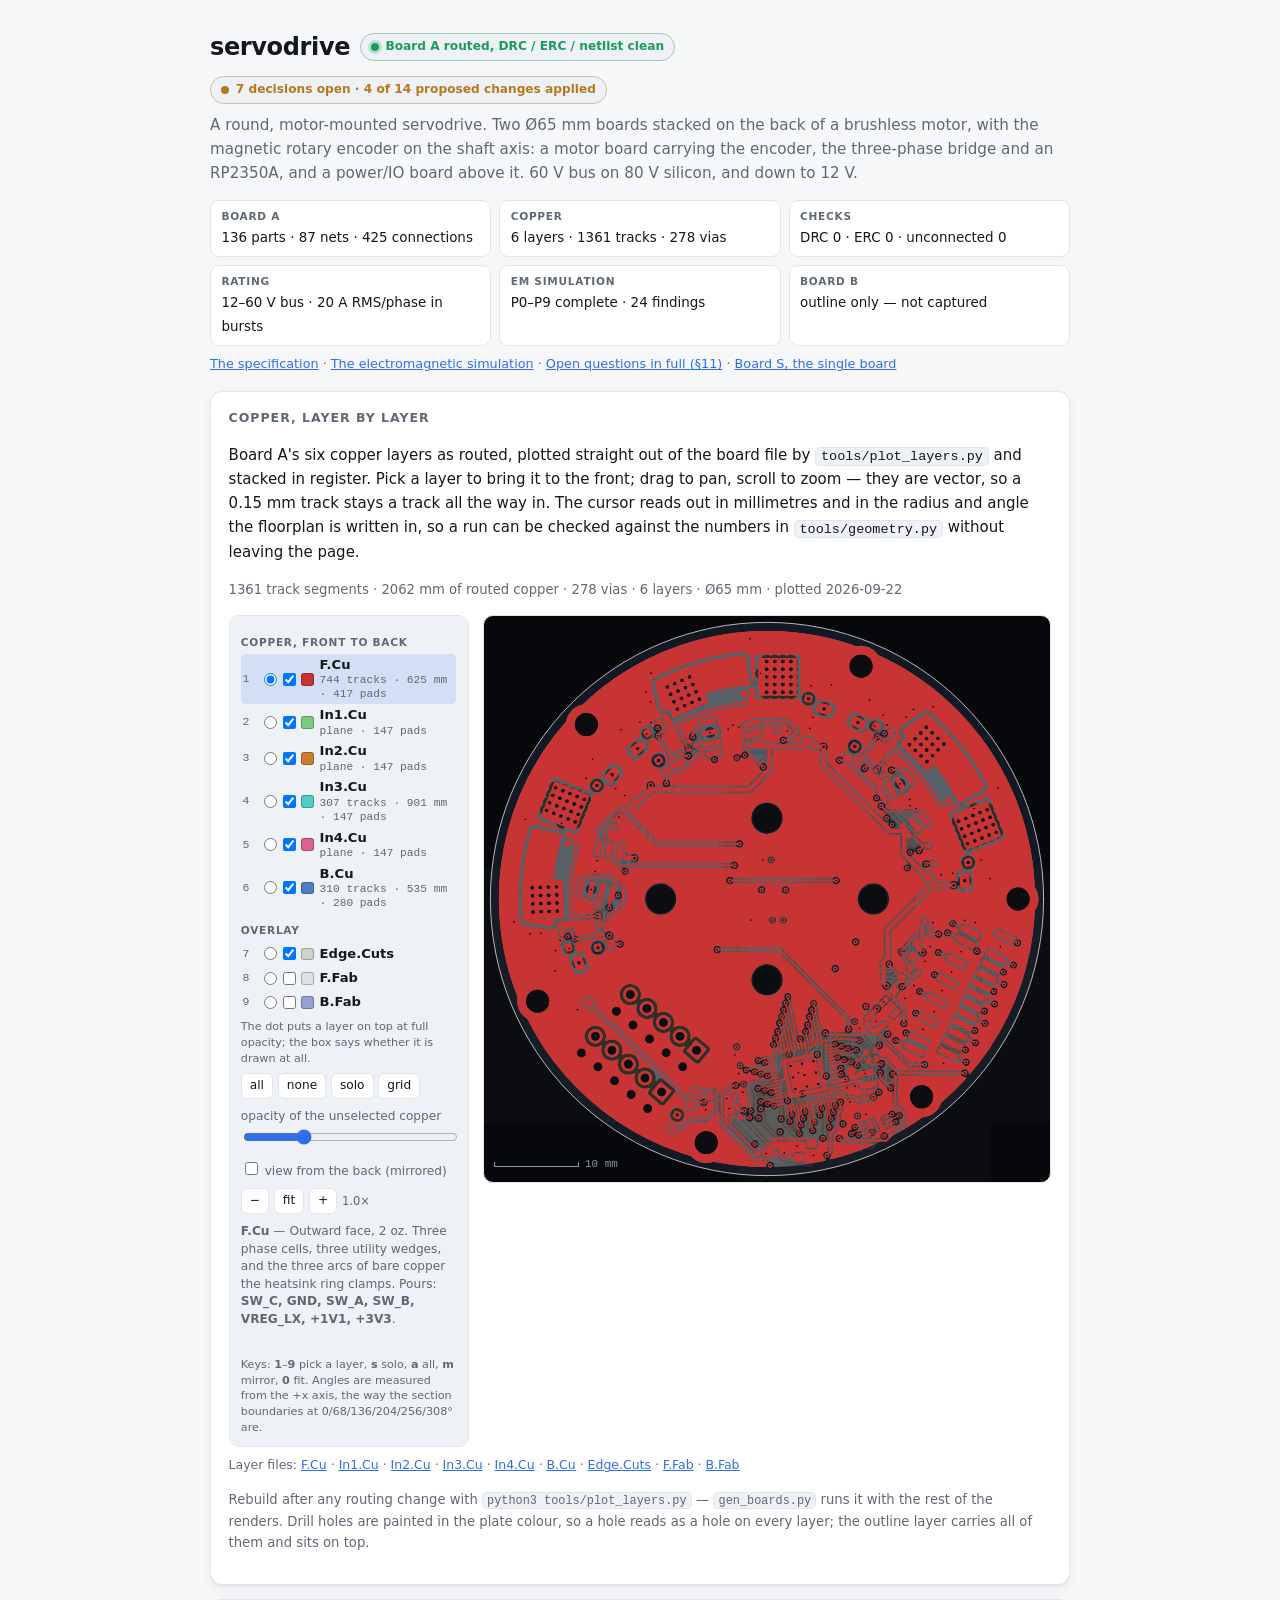
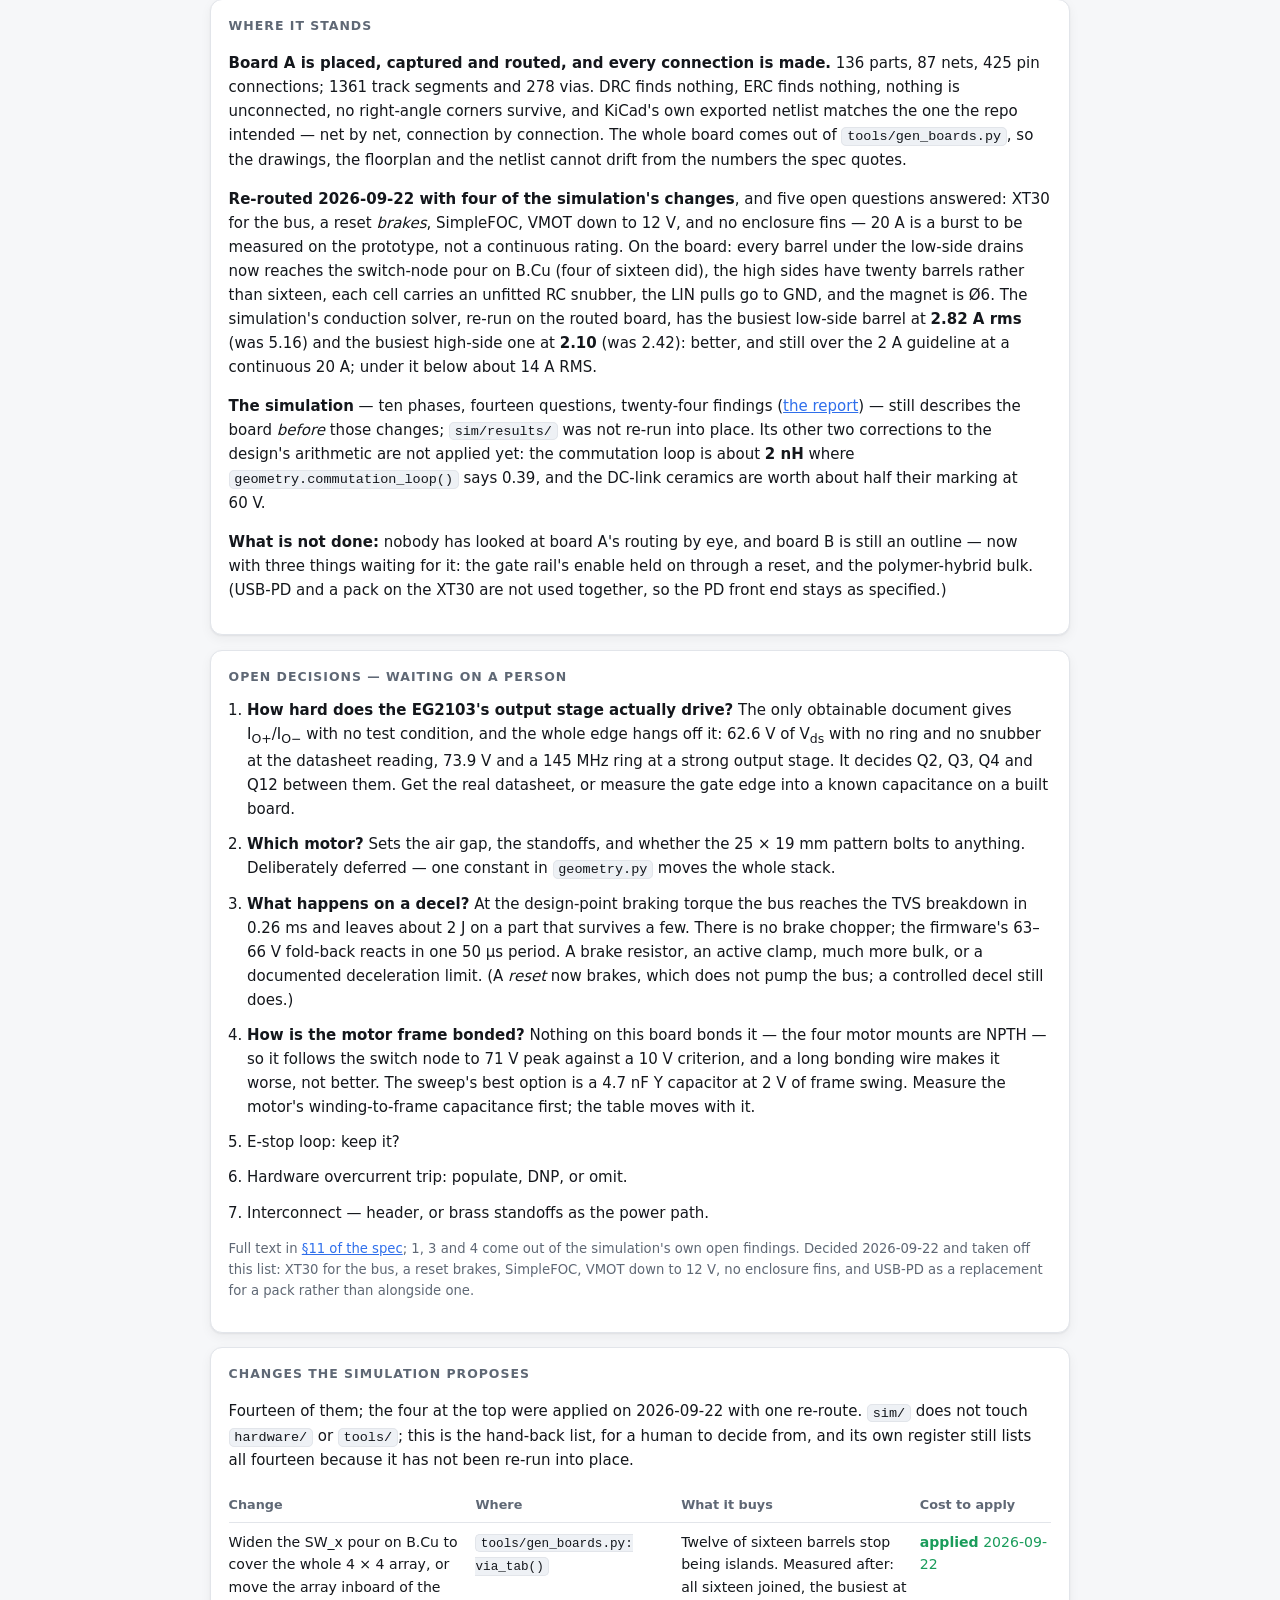
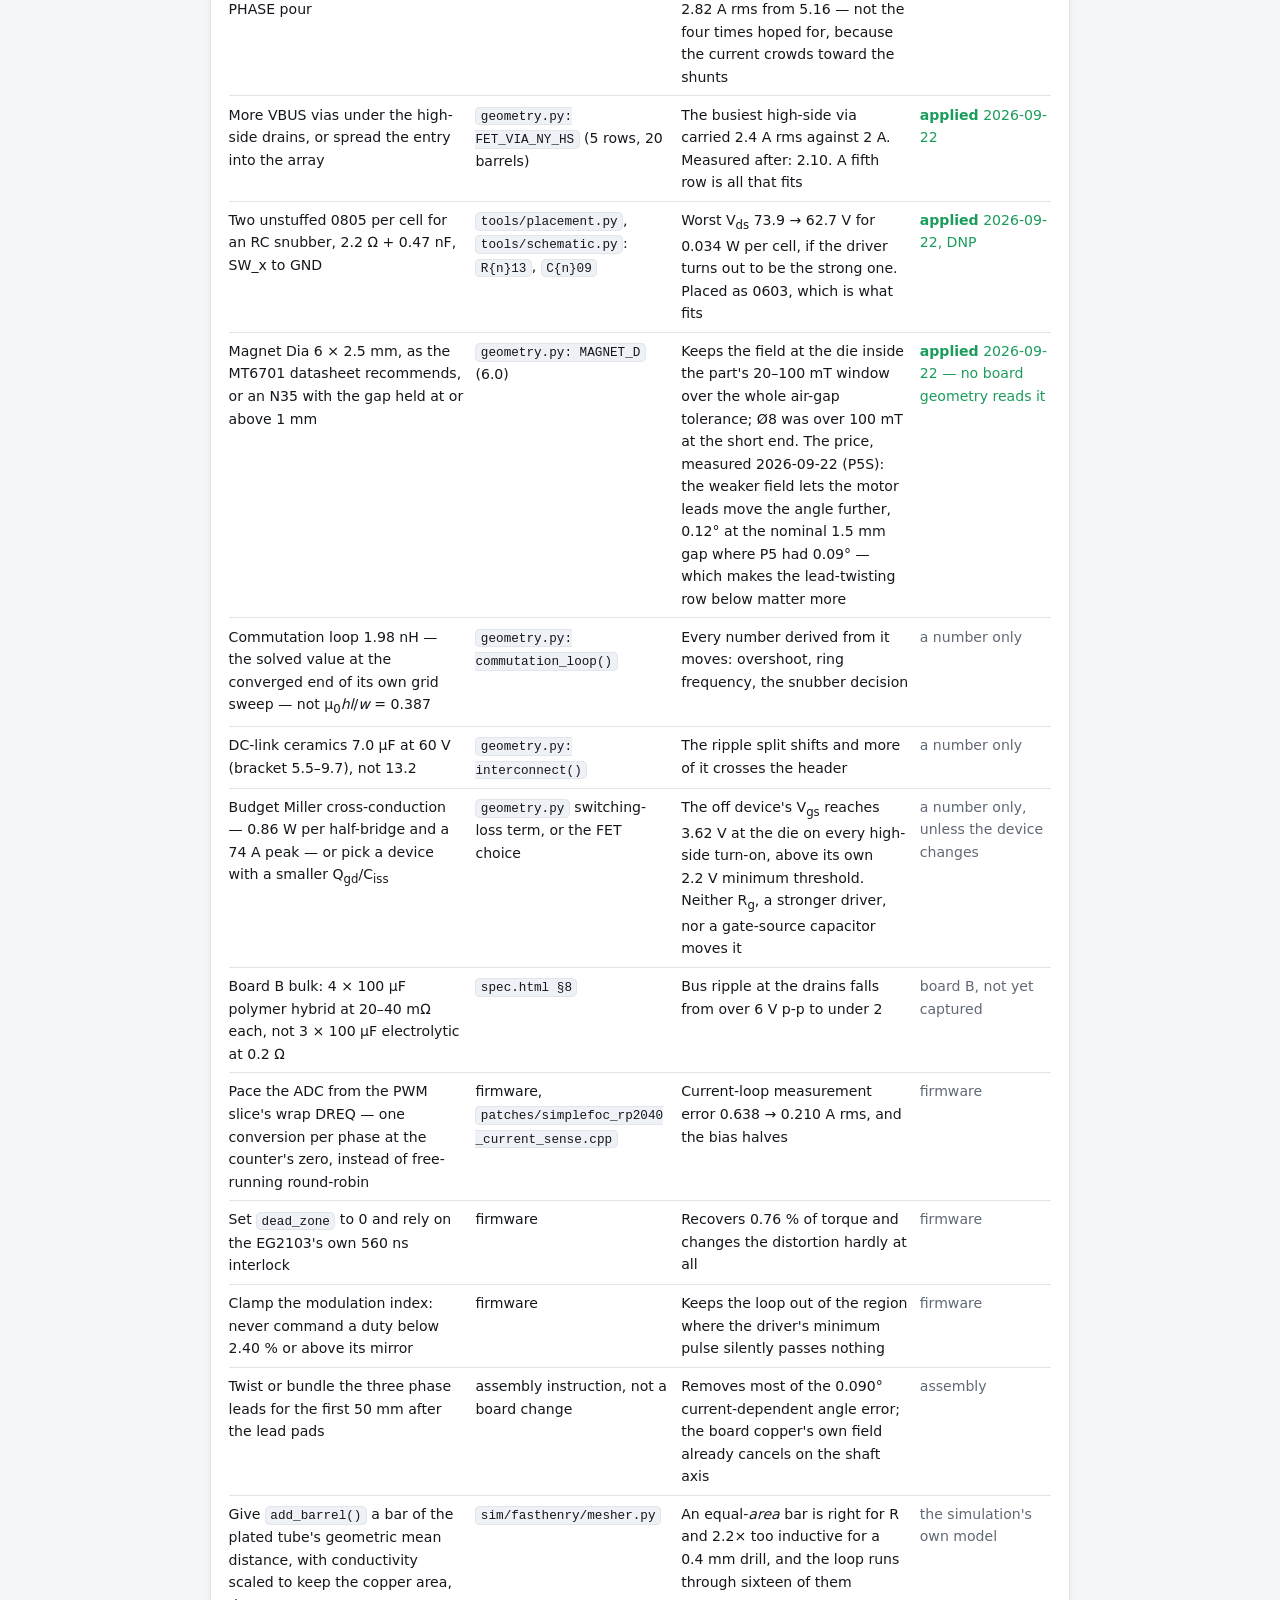
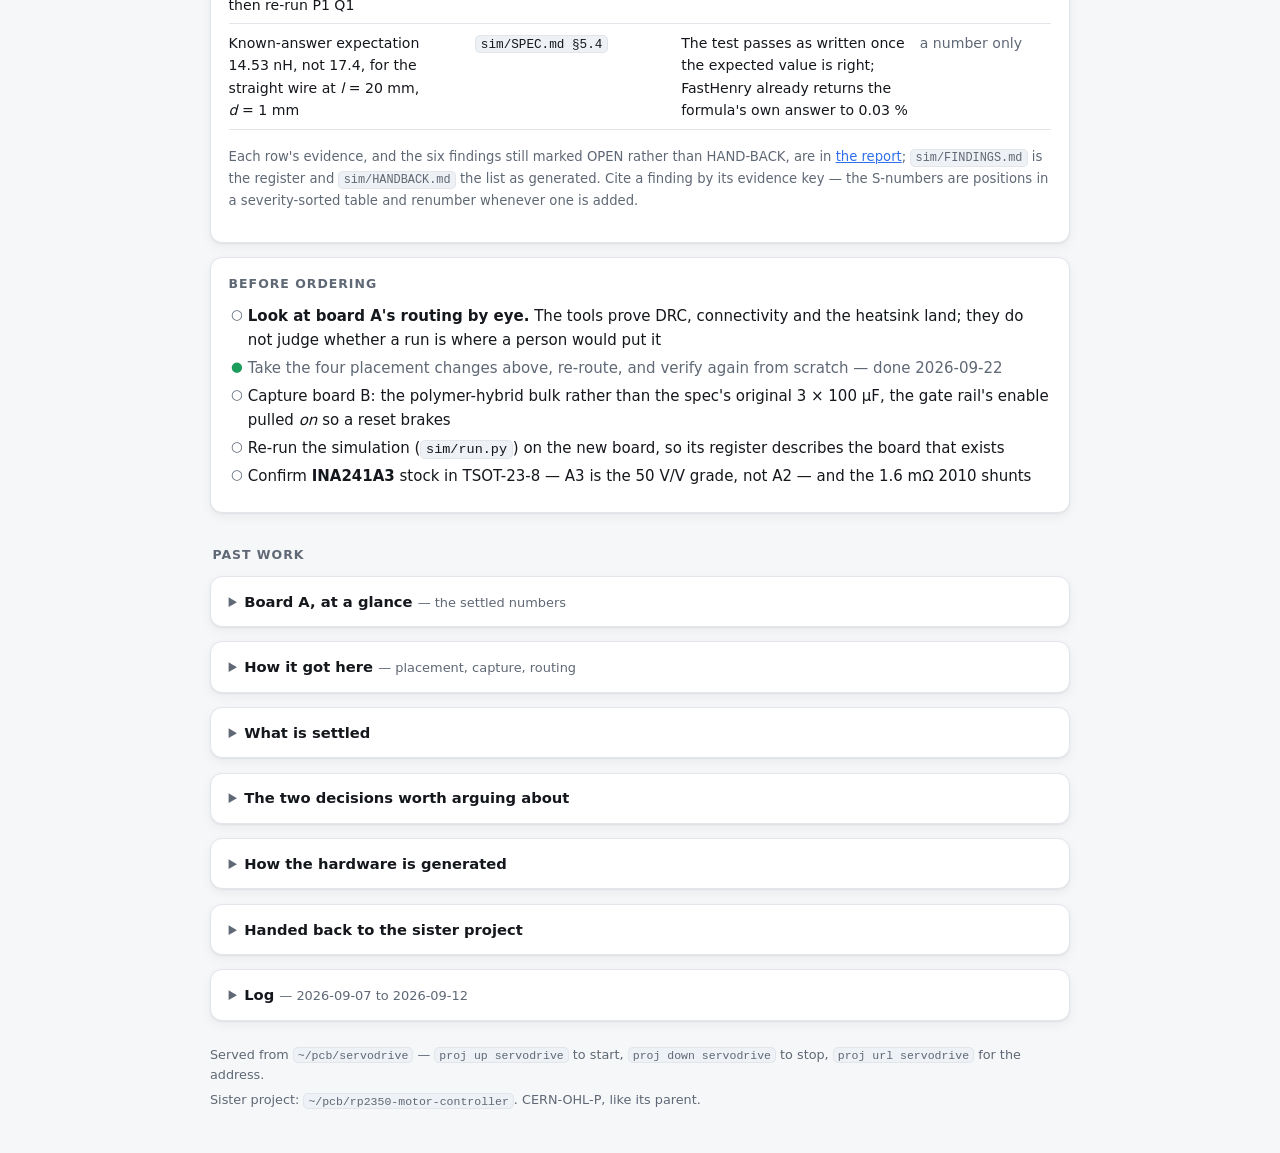
==== index.html @ fb6a2ff8 "servodrive: boards A, B (outline) and S, generators, simulation, project pages First commit of the p" ====
<!doctype html>
<html lang="en">
<head>
<meta charset="utf-8">
<meta name="viewport" content="width=device-width, initial-scale=1, viewport-fit=cover">
<title>servodrive — status</title>
<link rel="stylesheet" href="style.css">
</head>
<body>

<header>
  <div class="title">
    <h1>servodrive</h1>
    <span class="state active"><span class="dot"></span>Board A routed, DRC / ERC / netlist clean</span>
    <span class="state draft"><span class="dot"></span>7 decisions open &middot; 4 of 14 proposed changes applied</span>
  </div>
  <p class="lede">A round, motor-mounted servodrive. Two &#216;65&nbsp;mm boards stacked on the
  back of a brushless motor, with the magnetic rotary encoder on the shaft axis: a motor board
  carrying the encoder, the three-phase bridge and an RP2350A, and a power/IO board above it.
  60&nbsp;V bus on 80&nbsp;V silicon, and down to 12&nbsp;V.</p>

  <div class="stats">
    <div class="stat"><b>Board A</b><span>136 parts &middot; 87 nets &middot; 425 connections</span></div>
    <div class="stat"><b>Copper</b><span>6 layers &middot; 1361 tracks &middot; 278 vias</span></div>
    <div class="stat"><b>Checks</b><span>DRC 0 &middot; ERC 0 &middot; unconnected 0</span></div>
    <div class="stat"><b>Rating</b><span>12&ndash;60 V bus &middot; 20 A RMS/phase in bursts</span></div>
    <div class="stat"><b>EM simulation</b><span>P0&ndash;P9 complete &middot; 24 findings</span></div>
    <div class="stat"><b>Board B</b><span>outline only &mdash; not captured</span></div>
  </div>
  <p class="meta"><a href="spec.html">The specification</a> &middot;
  <a href="sim/report/index.html">The electromagnetic simulation</a> &middot;
  <a href="spec.html#s11">Open questions in full (&sect;11)</a> &middot;
  <a href="single.html">Board S, the single board</a></p>
</header>

<main>

  <section id="copper" data-dir="img/layers/a/">
    <h2>Copper, layer by layer</h2>
    <p>Board A's six copper layers as routed, plotted straight out of the board file by
    <code>tools/plot_layers.py</code> and stacked in register. Pick a layer to bring it to the
    front; drag to pan, scroll to zoom &mdash; they are vector, so a 0.15&nbsp;mm track stays a
    track all the way in. The cursor reads out in millimetres and in the radius and angle the
    floorplan is written in, so a run can be checked against the numbers in
    <code>tools/geometry.py</code> without leaving the page.</p>
    <p class="sub" id="cu-stats"></p>
    <div class="cu">
      <div class="cu-panel">
        <div id="cu-layers"></div>
        <p class="cu-hint" style="margin-top:.3rem">The dot puts a layer on top at full
        opacity; the box says whether it is drawn at all.</p>
        <div class="cu-row">
          <button data-act="all" title="show every layer">all</button>
          <button data-act="none" title="show only the selected layer">none</button>
          <button data-act="solo" title="selected layer and the outline only">solo</button>
          <button data-act="grid" title="the six layers side by side">grid</button>
        </div>
        <label class="cu-ctl">opacity of the unselected copper
          <input type="range" id="cu-dim" min="0" max="60" value="16"></label>
        <label class="cu-ctl"><input type="checkbox" id="cu-mirror">
          view from the back (mirrored)</label>
        <div class="cu-row">
          <button data-act="out" title="zoom out">&minus;</button>
          <button data-act="fit" title="fit the board">fit</button>
          <button data-act="in" title="zoom in">+</button>
          <span class="sub" id="cu-zoom">1.0&times;</span>
        </div>
        <p class="cu-note" id="cu-note"></p>
        <p class="cu-read" id="cu-read"></p>
        <p class="cu-hint">Keys: <b>1</b>&ndash;<b>9</b> pick a layer, <b>s</b> solo,
        <b>a</b> all, <b>m</b> mirror, <b>0</b> fit. Angles are measured from the +x axis, the
        way the section boundaries at 0/68/136/204/256/308&deg; are.</p>
      </div>
      <div>
        <div id="cu-stack">
          <div class="cu-plate" id="cu-plate">
            <div class="cu-pan" id="cu-pan"><div class="cu-flip" id="cu-flip"></div></div>
            <div class="cu-scale"><i id="cu-bar"></i><span id="cu-barlab"></span></div>
            <div class="cu-back" id="cu-back"></div>
          </div>
        </div>
        <div class="cu-grid" id="cu-gridbox" hidden></div>
      </div>
    </div>
    <p class="cu-files" id="cu-files"></p>
    <p class="sub" id="cu-fallback"></p>
    <p class="sub">Rebuild after any routing change with
    <code>python3 tools/plot_layers.py</code> &mdash; <code>gen_boards.py</code> runs it with
    the rest of the renders. Drill holes are painted in the plate colour, so a hole reads as a
    hole on every layer; the outline layer carries all of them and sits on top.</p>
  </section>

  <section>
    <h2>Where it stands</h2>
    <p><strong>Board A is placed, captured and routed, and every connection is made.</strong>
    136 parts, 87 nets, 425 pin connections; 1361 track segments and 278 vias. DRC finds
    nothing, ERC finds nothing, nothing is unconnected, no right-angle corners survive, and
    KiCad's own exported netlist matches the one the repo intended &mdash; net by net,
    connection by connection. The whole board comes out of
    <code>tools/gen_boards.py</code>, so the drawings, the floorplan and the netlist cannot
    drift from the numbers the spec quotes.</p>
    <p><strong>Re-routed 2026-09-22 with four of the simulation's changes</strong>, and five
    open questions answered: XT30 for the bus, a reset <em>brakes</em>, SimpleFOC, VMOT down to
    12&nbsp;V, and no enclosure fins &mdash; 20&nbsp;A is a burst to be measured on the
    prototype, not a continuous rating. On the board: every barrel under the low-side drains now
    reaches the switch-node pour on B.Cu (four of sixteen did), the high sides have twenty
    barrels rather than sixteen, each cell carries an unfitted RC snubber, the LIN pulls go to
    GND, and the magnet is &#216;6. The simulation's conduction solver, re-run on the routed
    board, has the busiest low-side barrel at <strong>2.82&nbsp;A rms</strong> (was 5.16) and
    the busiest high-side one at <strong>2.10</strong> (was 2.42): better, and still over the
    2&nbsp;A guideline at a continuous 20&nbsp;A; under it below about 14&nbsp;A RMS.</p>
    <p><strong>The simulation</strong> &mdash; ten phases, fourteen questions, twenty-four
    findings (<a href="sim/report/index.html">the report</a>) &mdash; still describes the board
    <em>before</em> those changes; <code>sim/results/</code> was not re-run into place. Its
    other two corrections to the design's arithmetic are not applied yet: the commutation loop
    is about <strong>2&nbsp;nH</strong> where <code>geometry.commutation_loop()</code> says
    0.39, and the DC-link ceramics are worth about half their marking at 60&nbsp;V.</p>
    <p><strong>What is not done:</strong> nobody has looked at board A's routing by eye, and
    board B is still an outline &mdash; now with three things waiting for it: the gate rail's
    enable held on through a reset, and the polymer-hybrid bulk. (USB-PD and a pack on the XT30
    are not used together, so the PD front end stays as specified.)</p>
  </section>

  <section>
    <h2>Open decisions &mdash; waiting on a person</h2>
    <ol class="q">
      <li><strong>How hard does the EG2103's output stage actually drive?</strong> The only
      obtainable document gives I<sub>O+</sub>/I<sub>O&minus;</sub> with no test condition, and
      the whole edge hangs off it: 62.6&nbsp;V of V<sub>ds</sub> with no ring and no snubber at
      the datasheet reading, 73.9&nbsp;V and a 145&nbsp;MHz ring at a strong output stage. It
      decides Q2, Q3, Q4 and Q12 between them. Get the real datasheet, or measure the gate edge
      into a known capacitance on a built board.</li>
      <li><strong>Which motor?</strong> Sets the air gap, the standoffs, and whether the
      25&nbsp;&#215;&nbsp;19&nbsp;mm pattern bolts to anything. Deliberately deferred &mdash;
      one constant in <code>geometry.py</code> moves the whole stack.</li>
      <li><strong>What happens on a decel?</strong> At the design-point braking torque the bus
      reaches the TVS breakdown in 0.26&nbsp;ms and leaves about 2&nbsp;J on a part that
      survives a few. There is no brake chopper; the firmware's 63&ndash;66&nbsp;V fold-back
      reacts in one 50&nbsp;&micro;s period. A brake resistor, an active clamp, much more bulk,
      or a documented deceleration limit. (A <em>reset</em> now brakes, which does not pump the
      bus; a controlled decel still does.)</li>
      <li><strong>How is the motor frame bonded?</strong> Nothing on this board bonds it
      &mdash; the four motor mounts are NPTH &mdash; so it follows the switch node to
      71&nbsp;V peak against a 10&nbsp;V criterion, and a long bonding wire makes it worse,
      not better. The sweep's best option is a 4.7&nbsp;nF Y capacitor at 2&nbsp;V of frame
      swing. Measure the motor's winding-to-frame capacitance first; the table moves with it.</li>
      <li>E-stop loop: keep it?</li>
      <li>Hardware overcurrent trip: populate, DNP, or omit.</li>
      <li>Interconnect &mdash; header, or brass standoffs as the power path.</li>
    </ol>
    <p class="sub">Full text in <a href="spec.html#s11">&sect;11 of the spec</a>; 1, 3 and 4
    come out of the simulation's own open findings. Decided 2026-09-22 and taken off this list:
    XT30 for the bus, a reset brakes, SimpleFOC, VMOT down to 12&nbsp;V, no enclosure fins, and
    USB-PD as a replacement for a pack rather than alongside one.</p>
  </section>

  <section>
    <h2>Changes the simulation proposes</h2>
    <p>Fourteen of them; the four at the top were applied on 2026-09-22 with one re-route.
    <code>sim/</code> does not touch <code>hardware/</code> or <code>tools/</code>; this is the
    hand-back list, for a human to decide from, and its own register still lists all fourteen
    because it has not been re-run into place.</p>
    <table class="hb">
    <thead>
      <tr><th>Change</th><th>Where</th><th>What it buys</th><th>Cost to apply</th></tr>
    </thead>
    <tbody>
    <tr>
      <td>Widen the SW_x pour on B.Cu to cover the whole 4&nbsp;&#215;&nbsp;4 array, or move the
          array inboard of the PHASE pour</td>
      <td><code>tools/gen_boards.py: via_tab()</code></td>
      <td>Twelve of sixteen barrels stop being islands. Measured after: all sixteen joined, the
          busiest at 2.82&nbsp;A rms from 5.16 &mdash; not the four times hoped for, because the
          current crowds toward the shunts</td>
      <td class="fix"><strong>applied</strong> 2026-09-22</td>
    </tr>
    <tr>
      <td>More VBUS vias under the high-side drains, or spread the entry into the array</td>
      <td><code>geometry.py: FET_VIA_NY_HS</code> (5 rows, 20 barrels)</td>
      <td>The busiest high-side via carried 2.4&nbsp;A rms against 2&nbsp;A. Measured after:
          2.10. A fifth row is all that fits</td>
      <td class="fix"><strong>applied</strong> 2026-09-22</td>
    </tr>
    <tr>
      <td>Two unstuffed 0805 per cell for an RC snubber, 2.2&nbsp;&#8486;&nbsp;+&nbsp;0.47&nbsp;nF,
          SW_x to GND</td>
      <td><code>tools/placement.py</code>, <code>tools/schematic.py</code>:
          <code>R{n}13</code>, <code>C{n}09</code></td>
      <td>Worst V<sub>ds</sub> 73.9&nbsp;&rarr;&nbsp;62.7&nbsp;V for 0.034&nbsp;W per cell, if
          the driver turns out to be the strong one. Placed as 0603, which is what fits</td>
      <td class="fix"><strong>applied</strong> 2026-09-22, DNP</td>
    </tr>
    <tr>
      <td>Magnet Dia&nbsp;6&nbsp;&#215;&nbsp;2.5&nbsp;mm, as the MT6701 datasheet recommends, or
          an N35 with the gap held at or above 1&nbsp;mm</td>
      <td><code>geometry.py: MAGNET_D</code> (6.0)</td>
      <td>Keeps the field at the die inside the part's 20&ndash;100&nbsp;mT window over the
          whole air-gap tolerance; &#216;8 was over 100&nbsp;mT at the short end. The price,
          measured 2026-09-22 (P5S): the weaker field lets the motor leads move the angle
          further, 0.12&deg; at the nominal 1.5&nbsp;mm gap where P5 had 0.09&deg; &mdash; which makes
          the lead-twisting row below matter more</td>
      <td class="fix"><strong>applied</strong> 2026-09-22 &mdash; no board geometry reads it</td>
    </tr>
    <tr>
      <td>Commutation loop 1.98&nbsp;nH &mdash; the solved value at the converged end of its own
          grid sweep &mdash; not &micro;<sub>0</sub><i>hl</i>/<i>w</i> = 0.387</td>
      <td><code>geometry.py: commutation_loop()</code></td>
      <td>Every number derived from it moves: overshoot, ring frequency, the snubber decision</td>
      <td class="keep">a number only</td>
    </tr>
    <tr>
      <td>DC-link ceramics 7.0&nbsp;&micro;F at 60&nbsp;V (bracket 5.5&ndash;9.7), not 13.2</td>
      <td><code>geometry.py: interconnect()</code></td>
      <td>The ripple split shifts and more of it crosses the header</td>
      <td class="keep">a number only</td>
    </tr>
    <tr>
      <td>Budget Miller cross-conduction &mdash; 0.86&nbsp;W per half-bridge and a 74&nbsp;A peak
          &mdash; or pick a device with a smaller Q<sub>gd</sub>/C<sub>iss</sub></td>
      <td><code>geometry.py</code> switching-loss term, or the FET choice</td>
      <td>The off device's V<sub>gs</sub> reaches 3.62&nbsp;V at the die on every high-side
          turn-on, above its own 2.2&nbsp;V minimum threshold. Neither R<sub>g</sub>, a stronger
          driver, nor a gate-source capacitor moves it</td>
      <td class="keep">a number only, unless the device changes</td>
    </tr>
    <tr>
      <td>Board B bulk: 4&nbsp;&#215;&nbsp;100&nbsp;&micro;F polymer hybrid at
          20&ndash;40&nbsp;m&#8486; each, not 3&nbsp;&#215;&nbsp;100&nbsp;&micro;F electrolytic
          at 0.2&nbsp;&#8486;</td>
      <td><code>spec.html &sect;8</code></td>
      <td>Bus ripple at the drains falls from over 6&nbsp;V p-p to under 2</td>
      <td class="keep">board B, not yet captured</td>
    </tr>
    <tr>
      <td>Pace the ADC from the PWM slice's wrap DREQ &mdash; one conversion per phase at the
          counter's zero, instead of free-running round-robin</td>
      <td>firmware, <code>patches/simplefoc_rp2040_current_sense.cpp</code></td>
      <td>Current-loop measurement error 0.638&nbsp;&rarr;&nbsp;0.210&nbsp;A rms, and the bias
          halves</td>
      <td class="keep">firmware</td>
    </tr>
    <tr>
      <td>Set <code>dead_zone</code> to 0 and rely on the EG2103's own 560&nbsp;ns interlock</td>
      <td>firmware</td>
      <td>Recovers 0.76&nbsp;% of torque and changes the distortion hardly at all</td>
      <td class="keep">firmware</td>
    </tr>
    <tr>
      <td>Clamp the modulation index: never command a duty below 2.40&nbsp;% or above its mirror</td>
      <td>firmware</td>
      <td>Keeps the loop out of the region where the driver's minimum pulse silently passes
          nothing</td>
      <td class="keep">firmware</td>
    </tr>
    <tr>
      <td>Twist or bundle the three phase leads for the first 50&nbsp;mm after the lead pads</td>
      <td>assembly instruction, not a board change</td>
      <td>Removes most of the 0.090&deg; current-dependent angle error; the board copper's own
          field already cancels on the shaft axis</td>
      <td class="keep">assembly</td>
    </tr>
    <tr>
      <td>Give <code>add_barrel()</code> a bar of the plated tube's geometric mean distance, with
          conductivity scaled to keep the copper area, then re-run P1 Q1</td>
      <td><code>sim/fasthenry/mesher.py</code></td>
      <td>An equal-<em>area</em> bar is right for R and 2.2&times; too inductive for a
          0.4&nbsp;mm drill, and the loop runs through sixteen of them</td>
      <td class="keep">the simulation's own model</td>
    </tr>
    <tr>
      <td>Known-answer expectation 14.53&nbsp;nH, not 17.4, for the straight wire at
          <i>l</i>&nbsp;=&nbsp;20&nbsp;mm, <i>d</i>&nbsp;=&nbsp;1&nbsp;mm</td>
      <td><code>sim/SPEC.md &sect;5.4</code></td>
      <td>The test passes as written once the expected value is right; FastHenry already returns
          the formula's own answer to 0.03&nbsp;%</td>
      <td class="keep">a number only</td>
    </tr>
    </tbody>
    </table>
    <p class="sub">Each row's evidence, and the six findings still marked OPEN rather than
    HAND-BACK, are in <a href="sim/report/index.html#Summary">the report</a>;
    <code>sim/FINDINGS.md</code> is the register and <code>sim/HANDBACK.md</code> the list as
    generated. Cite a finding by its evidence key &mdash; the S-numbers are positions in a
    severity-sorted table and renumber whenever one is added.</p>
  </section>

  <section>
    <h2>Before ordering</h2>
    <ul class="checks">
      <li><strong>Look at board A's routing by eye.</strong> The tools prove DRC, connectivity
      and the heatsink land; they do not judge whether a run is where a person would put it</li>
      <li class="done">Take the four placement changes above, re-route, and verify again from
      scratch &mdash; done 2026-09-22</li>
      <li>Capture board B: the polymer-hybrid bulk rather than the spec's original
      3&nbsp;&#215;&nbsp;100&nbsp;&micro;F, the gate rail's enable pulled <em>on</em> so a
      reset brakes</li>
      <li>Re-run the simulation (<code>sim/run.py</code>) on the new board, so its register
      describes the board that exists</li>
      <li>Confirm <strong>INA241A3</strong> stock in TSOT-23-8 &mdash; A3 is the 50&nbsp;V/V
      grade, not A2 &mdash; and the 1.6&nbsp;m&#8486; 2010 shunts</li>
    </ul>
  </section>

  <h2 class="archhead">Past work</h2>

  <details class="arch">
    <summary>Board A, at a glance <span class="sub">&mdash; the settled numbers</span></summary>
    <table>
    <tbody>
    <tr><th>Form</th><td>Two &#216;65 mm round boards; motor board bolts to the encoder's
        4&nbsp;&#215;&nbsp;M3 pattern, power/IO board to six perimeter M2.5</td></tr>
    <tr><th>Sections</th><td>Three 68&deg; phase cells adjacent over 0&#8211;204&deg;, then three
        52&deg; utility wedges. Six M2.5 on the section boundaries, at
        0/68/136/204/256/308&deg;</td></tr>
    <tr><th>Encoder</th><td>MT6701 on the shaft axis, SSI to the CPU on the same board — no
        cable, no line drivers, no encoder port</td></tr>
    <tr><th>Heat</th><td>279 mm&sup2; of bare copper laid out for an aluminium ring. No fins:
        the drive runs below its peak current, and bursts are measured on the prototype</td></tr>
    <tr><th>Bus</th><td>60 V nominal, 12 V minimum, 80 V silicon, TVS breakdown 71–79 V; XT30</td></tr>
    <tr><th>Phase current</th><td><strong>20 A RMS per phase</strong>, a burst figure — 28.3 A peak,
        &plusmn;32 A of sense, 10.7 W if it were continuous</td></tr>
    <tr><th>CPU</th><td>RP2350A, QFN-60. Three PWM slices for three half-bridges; four ADC
        channels, all spoken for</td></tr>
    <tr><th>Sensing</th><td>Two inline 0.8 m&#8486; shunts + <strong>INA241A3</strong> at
        50 V/V = 40 mV/A → ±36.2 A, third phase reconstructed; bus voltage; FET
        temperature</td></tr>
    <tr><th>Gate drive</th><td>EG2103 on a 12 V rail — <em>not</em> the sister board's EG3113
        at 5 V, for two separate reasons. Six 4.7 k input pulls, which two errata made
        compulsory, all to GND: a reset brakes. RC snubber footprints, DNP</td></tr>
    <tr><th>I/O</th><td>USB-C with full PD — a 20 V contract feeds VMOT and runs the motor —
        and full-duplex RS-485 on two chained ports</td></tr>
    </tbody>
    </table>
  </details>

  <details class="arch">
    <summary>How it got here <span class="sub">&mdash; placement, capture, routing</span></summary>
    <p>The first routed board made 69 of 170 connections and blamed the driver ring. Measuring it
    said otherwise: nearly every open connection ended at the RP2350, which had no room to fan
    out. The second pass rebuilt the CPU wedge around a clear band for a four-row escape, turned
    the FETs so their gates face the driver row, rearranged the sense row for arcs, and took the
    regulator cluster from Raspberry Pi's reference design. Then the connections freerouting does
    badly — the QFN escape, the gates, the sense nets — were made as copper by a tool before the
    router ran. The last three connections turned out to be arithmetic rather than routing: the
    escape via rows were 0.71 mm apart and a track passing between two of them needs 0.91, so
    there was no radial lane out of the via field at all. Moving the outermost row out 0.2 mm
    bought one, and freerouting finished the board in its first round. &sect;10 and &sect;10b of
    the spec have the detail.</p>
    <p>The phase cells are <strong>68&deg;</strong>, not the 60 the floorplan sweep promised.
    Routing found that the channel interior to the screws can only hold parts whose nets are
    ground or the phase output, so five per cell came back in and the cells had to pay for them.
    It costs the even bolt circle and buys 29 mm&sup2; of heatsink land.</p>
    <p>The three phase cells are <strong>adjacent</strong> rather than alternating with the
    utility wedges — the RP2350A sits in the middle of the quiet side instead of between two
    switching cells, and the three motor leads leave together.</p>
    <p>Three things unblocked the specification itself. The drive is rated <strong>20 A RMS per
    phase, continuous</strong>, which settles the thermal question by paying for it. The EG2103
    datasheet was read rather than argued about. And the motor is set aside — every dimension
    that depends on it is derived from one constant in <code>geometry.py</code>, so naming the
    motor later moves the whole stack at once.</p>
    <p>Committing to 20 A found two real errors in draft 0.2. Capturing the schematic found
    seven more — the RP2350A had no core-buck inductor, the bus divider would have put 5.5 V on
    a 3.3 V ADC pin, and the MOSFET's symbol and footprint numbered their pins differently,
    which would have wired every FET backwards. That is what capture is for.</p>
  </details>

  <details class="arch">
    <summary>What is settled</summary>
    <ul class="checks">
      <li class="done">&#216;65 mm, both boards</li>
      <li class="done">60 V bus, 12 V minimum, 80 V silicon; <strong>20 A RMS in bursts</strong>,
      not continuous &mdash; no fins (2026-09-22)</li>
      <li class="done">XT30 bus input; SimpleFOC firmware; a reset brakes (2026-09-22)</li>
      <li class="done">Board-side thermal path: 279 mm&sup2; of bare copper for an aluminium ring</li>
      <li class="done">Sense chain resized to reach the design point's 28.3 A peak — twice</li>
      <li class="done">Three phase cells grouped adjacent, 68&deg; each, bolts at
      0/68/136/204/256/308&deg;</li>
      <li class="done">Board A captured: 136 components, 87 nets, ERC clean</li>
      <li class="done">Board A routed: all 425 connections, DRC clean, heatsink land clear</li>
      <li class="done">RP2350 regulator cluster and 1V1 ring from the RP-006440 reference design</li>
      <li class="done">EG2103's LIN is pulled <em>up</em> inside the part — read off the datasheet,
      not argued; the board pulls it down, so a reset brakes</li>
      <li class="done">Six 4.7 k input pulls, because RP2350-E9 meets that pull-up</li>
      <li class="done">Board A floorplan: 98 parts, DRC- and ERC-clean</li>
      <li class="done">USB-C with PD (20 V to VMOT) + full-duplex RS-485, two ports, chained</li>
      <li class="done">Encoder circuit and mount pattern inherited from the sister project</li>
      <li class="done">12 V gate rail with EG2103 — closes two of their open findings</li>
      <li class="done">Interlock + 560 ns hardware dead time kept, at ~2 W of edge rate</li>
      <li class="done">The sense chain's DC accuracy, measured: 0.8301 m&#8486; tap to tap,
      3.6&nbsp;% of it copper, 0.019&nbsp;%/K total TCR</li>
      <li class="done">No gate-source capacitors: 22 nF moves the pin and not the die, because
      1.6&nbsp;&#8486; of internal gate resistance sits between them</li>
    </ul>
  </details>

  <details class="arch">
    <summary>The two decisions worth arguing about</summary>

    <div class="note good">
      <strong>The 12 V gate rail is the whole thermal budget.</strong> The sister board drives
      10 V-rated MOSFETs from a 5.04 V rail, which its own review costs at ~2 W per bridge of
      switching loss plus ~15% on R<sub>DS(on)</sub> (its F-41). It cannot easily fix this,
      because thirteen 5.5&nbsp;V-max analog switches sit on that same rail. This board has no
      such rail and no such constraint. Taking the 12 V rail — and with it a driver that wants
      one — moves board A from ~18 W to <strong>10.7 W</strong> at 20 A RMS. It also shapes the USB-PD behaviour: the
      gate rail's buck cannot boost, so before a PD contract is negotiated VMOT sits at 5 V, the
      logic and encoder are up and the motor physically cannot energise. Ask for 20 V and it runs.
    </div>

    <div class="note warn">
      <strong>20 A continuous is a rating the enclosure grants, not one the board has.</strong>
      Board A is sealed between the motor and board B; neither face sees moving air. Bare, the
      stack is about 15 K/W to ambient, and 10.7 W through that puts the junctions at
      <strong>214&nbsp;&deg;C</strong>. The design is the machined aluminium ring: it clamps
      279 mm&sup2; of mask-free copper across the three phase cells, bolts through all six
      perimeter M2.5 — now plated, padded on every layer, and doubling as the ground bond — and
      the whole board is laid out around it, with every outward-face part stopping at
      R&nbsp;29.2. What is left is the outside of that ring: <strong>&ge; 100 cm&sup2; of
      external surface</strong> for &le; 6.7 K/W. A plain &#216;65&nbsp;&#215;&nbsp;35 mm barrel
      is 71 cm&sup2; and misses; the same barrel with sixteen 6 mm fins is ~138 cm&sup2; and
      lands at 105&nbsp;&deg;C junction. The fins are the rating.
    </div>

    <div class="note warn">
      <strong>&ldquo;20 A&rdquo; meant two different things, and the sense chain lost —
      twice.</strong>
      The thermal budget was written at 20 A <em>RMS per phase</em>; the sense chain was designed
      for &plusmn;20.6 A <em>instantaneous</em>, to reproduce the sister board's 80 mV/A so its
      firmware constants would carry across. Those differ by &radic;2 — the chain would have
      clipped on every cycle above 14.6 A RMS, and you cannot close a current loop on a clipped
      measurement. The first correction, 1.0 m&#8486; for &plusmn;32 A, was sized against the
      amplifier's <em>typical</em> output swing; the datasheet's worst case turns that into
      &plusmn;29 A, which is 2.5% over the peak and not margin. The shunt is now
      0.8 m&#8486; (2 &#215; 1.6 m&#8486;), 40 mV/A, <strong>&plusmn;36.2 A</strong> worst
      case — 28% clear. And the part number was wrong too: the 50 V/V grade of INA241 is
      <strong>A3</strong>, not A2. Consolation: desolder one of each pair and the precision
      mode lands on exactly 80 mV/A, the sister board's scaling, so its firmware constants come
      back after all.
    </div>
  </details>

  <details class="arch">
    <summary>How the hardware is generated</summary>
    <p>Two KiCad 9 projects, both DRC- and ERC-clean, emitted from
    <code>tools/geometry.py</code>, <code>tools/placement.py</code> and
    <code>tools/schematic.py</code> by <code>tools/gen_boards.py</code> — so the outlines, the
    mount patterns, the thermal land, every part position <em>and</em> every net come from the
    same numbers the spec quotes. Board A carries 136 parts and 87 nets; board B is still an
    outline. The three tools are checked against each other before anything is written: a part
    cannot be on the board and not in the netlist, or the other way round, and their footprints
    have to agree.</p>
    <p>The schematic is generated and drawn with labels rather than wires — an honest
    description of a machine-laid-out sheet. What it is for is a netlist that cannot drift from
    the placement, and KiCad's own export confirms it net by net.</p>

    <figure style="max-width:24rem">
      <img src="img/board_b_kicad.svg" alt="Board B outline in KiCad: 65 mm circle with six M2.5 perimeter holes on the same bolt circle as board A.">
      <figcaption><code>hardware/power_board/</code> — 4 layer, 2 oz outer. Same six M2.5 at
      R&nbsp;=&nbsp;29.5, so the stack aligns. Board A is in the copper viewer at the top of
      this page.</figcaption>
    </figure>

    <table>
    <tbody>
    <tr><th>Origin</th><td>Board centre = the shaft axis = the MT6701 sensing centre, on both
        boards. Grid and drill origins set there too.</td></tr>
    <tr><th>Symbols</th><td>RP2350A QFN-60 lifted from <code>rp2350-bike-light</code>, MT6701
        from the sister project's encoder — both copied into
        <code>hardware/parts/servodrive.kicad_sym</code> so the projects open standalone.</td></tr>
    <tr><th>Design rules</th><td>0.15 mm track and clearance &mdash; JLCPCB's floor for 2 oz
        outer copper &mdash; except the 60 V nets at 0.4 mm; vias 0.5/0.20 signal, 0.6/0.30
        power, 0.8/0.40 phase; and <strong>0.5 mm hole-to-hole</strong>, chosen early so
        JLCPCB's free via-in-pad on 6 layers stays available. Their F-48 is the cost of
        deciding that late.</td></tr>
    <tr><th>Net classes</th><td>Track widths Default 0.2, Gate 0.35, Analog 0.25, Power 0.5,
        Phase 2.0 mm; the Phase class covers <code>PHASE_*</code>, <code>SW_*</code> and
        <code>VBUS</code>, and deliberately not GND. They actually reach KiCad now &mdash; the
        generated project used <code>uvia_*</code> where KiCad 9 wants <code>microvia_*</code>
        plus a <code>priority</code>, and silently fell back to a factory 0.2 mm class.</td></tr>
    <tr><th>Placement</th><td>136 parts on board A, checked by <code>tools/placement.py</code>
        before any board is written: courtyards, radial and sector bounds, the perimeter boss
        pads, both arc lands, and through-hole pads landing on the opposite face.</td></tr>
    <tr><th>Routing</th><td><code>stitch.py</code> (via-in-pad) and <code>fanout.py</code> (the
        QFN escape field, gate and sense arcs, In3 links, plane taps) lay deterministic locked
        copper; <code>route.py</code> hands the rest to freerouting 2.2.4 and then
        <code>finish.py</code>, a maze router over the board's rasterised free space, closes
        whatever is still in pieces.</td></tr>
    </tbody>
    </table>

    <p class="sub">Regenerate with <code>python3 tools/gen_boards.py --force</code> — which
    also stitches and fans out — and then <code>python3 tools/route.py --rounds 4 --loose</code>;
    <code>--force</code> throws the routing away, and without it the board is kept and only the
    drawings are redone. It refuses to write anything at all if the floorplan check fails.</p>
  </details>

  <details class="arch">
    <summary>Handed back to the sister project</summary>
    <ul>
      <li><strong>Their F-17 is right — and draft 0.2 of this spec was wrong to doubt it.</strong>
      Their E-stop does brake, but not for the reason their register gives: <code>R1</code>,
      <code>R2</code>, <code>R21</code> and <code>R22</code> are 10 k pull-downs on both EG3113
      inputs, and a pulled-down active-low LIN turns the low side <em>on</em>. The driver alone
      would coast. Worth telling them the consequence: their bridge <strong>hard-shorts the
      motor at every power-up</strong>, before firmware runs, with no current limit</li>
      <li><strong>RP2350-E9 reaches the gate driver.</strong> A Bank 0 input can latch near
      2.1–2.2 V; against EG Micro's internal 200 k pull-up on LIN that lands the driver input
      between V<sub>IL</sub> and V<sub>IH</sub>. Their pull-downs happen to defeat it —
      anyone copying the circuit without them should size an external pull deliberately</li>
      <li><strong>NCP5183DR2G</strong> as an answer to <strong>F-40</strong> (EG3113
      unbuyable, blocking their orders) — and a warning that EG2131, the obvious swap, is out
      of stock too</li>
      <li>The observation that its <strong>F-41</strong> remedy is cheap on a board without
      the TS5A3159 rail constraint</li>
    </ul>
  </details>

  <details class="arch">
    <summary>Log <span class="sub">&mdash; 2026-09-07 to 2026-09-12</span></summary>
    <div class="log">
      <div class="entry">
        <time datetime="2026-09-22">2026-09-22</time>
        <div><strong>Five decisions, four of the simulation's changes, one re-route.</strong>
        Decided: XT30 for the bus; a reset <em>brakes</em>; SimpleFOC; VMOT down to 12&nbsp;V;
        and no enclosure fins &mdash; the drive runs below its peak current and 20&nbsp;A becomes
        a burst to measure on the prototype. On board A, the low side's via array is under a tab
        of the switch-node pour on B.Cu, so all sixteen barrels carry current rather than four;
        the high side has a fifth row of barrels, twenty in all, which is the most the drain pad
        and the shunts' courtyards on the back allow; an unfitted 2.2&nbsp;&#8486; + 470&nbsp;pF
        snubber sits under each high side; both input pulls of every driver go to GND; and the
        magnet is &#216;6. Freerouting finished in its first round again: 1361 segments,
        278 vias, DRC, ERC and the netlist diff clean.
        <p>The simulation's conduction solver, re-run on the routed board in a scratch copy, is
        the honest check: the busiest low-side barrel falls from 5.16 to 2.82&nbsp;A rms and the
        busiest high-side one from 2.42 to 2.10, both still over the 2&nbsp;A guideline at a
        continuous 20&nbsp;A because the current crowds toward the shunts, and both under it
        below about 14&nbsp;A RMS. Two consequences for board B came with the decisions: the
        gate rail has to stay on through a reset, or the brake lasts only as long as its
        capacitors; and a 20&nbsp;V PD contract could back-drive a lower-voltage pack, which
        is answered by not using the two together &mdash; PD replaces a pack.</p></div>
      </div>
      <div class="entry">
        <time datetime="2026-09-12">2026-09-12</time>
        <div><strong>The electromagnetic simulation, ten phases.</strong> <code>sim/</code>
        solves the board rather than estimating it: FastHenry on the copper as routed, FastCap
        for the sense taps, ngspice for the edges, openEMS full wave as a cross-check, plus the
        encoder field and the thermal path. Fourteen questions, twenty-four findings, four
        hypotheses — all four confirmed or resolved. Three answers change the design's own
        arithmetic: the commutation loop is 2.06 nH where
        <code>geometry.commutation_loop()</code> says 0.39, because VBUS reaches the high-side
        drain from In2 through a sixteen-via field rather than from a plane 0.1 mm away; twelve
        of those sixteen vias under each low-side drain are islands on B.Cu and carry nothing;
        and the DC-link ceramics are worth 5.5–9.7 µF of their 13.2 µF marking at 60 V. One
        number the board cannot settle decides several of the others — how hard the EG2103's
        output stage drives, which its only obtainable document gives without a test condition:
        62.6 V of V<sub>ds</sub> and no snubber at the datasheet reading, 73.9 V and a 145 MHz
        ring at a strong output stage.
        <p><strong>P7 was rebuilt, and the disagreement turned out to be the model.</strong>
        openEMS first returned 3.82 nH against FastHenry's 2.06 and it was recorded as a solver
        disagreement. It was five defects in the full-wave model: the conducting FETs were
        cylinders about an axis lying <em>in</em> F.Cu, which is 0.1525 mm above In1, so each rod
        cut about 1 mm² out of the ground plane and the high-side one shorted VBUS to GND at the
        drain; a port box sized from pad centres bit into the copper and none of its four
        coordinates survived the mesh merge; the excitation was a Gaussian centred at 750 MHz
        while the answer was read at 30–200 MHz; a band mean folded the loop's own 399 MHz
        resonance into &ldquo;inductance&rdquo;; and an unscaled &omega;&sup2; against a 1e8
        intercept returned 1e36 nH. Fixed, the cross-check agrees to 8.5 % — 2.91 nH de-embedded
        against 2.68. There are no nets in FDTD, only metal: two conductors inside one cell are
        one conductor, and a mesh that looks converged can be converged on the wrong topology,
        which this one was twice on the way up.</p>
        <p>Nothing in <code>sim/</code> applies any of it. The hand-back list is fourteen
        proposed changes and six findings still open, all of them above.</p></div>
      </div>
      <div class="entry">
        <time datetime="2026-09-11">2026-09-11</time>
        <div><strong>A copper viewer on this page.</strong>
        <code>tools/plot_layers.py</code> exports one SVG per layer with
        <code>kicad-cli</code>, all on the same board-area page so they land in register, then
        crops every one of them to the outline's own box and repaints the drill holes in the
        plate colour so a hole reads as a hole. It also reads the board for what the panel
        says — tracks, copper length, pads, pour nets, vias — and writes
        <code>layers.json</code>, which is the only thing the viewer knows about the board: add
        a layer and the page follows. The four static layer figures are gone; the stack, the
        grid and a 16&times; zoom replace them, and the cursor reads out in the radius and angle
        the floorplan is written in. <code>gen_boards.py</code> and <code>route.py</code> both
        re-run it, so the page cannot show yesterday's copper.</div>
      </div>
      <div class="entry">
        <time datetime="2026-09-09">2026-09-09</time>
        <div><strong>Board A routed, all of it.</strong> 1351 track segments, 283 vias,
        nothing unconnected, DRC and ERC clean, the heatsink land clear. The first routed board
        had made 69 of 170 connections and blamed the driver ring; measured, nearly every open
        connection ended at the RP2350, which had no room to fan out — a 0.4 mm-pitch QFN needs
        four staggered rows of vias, 2.9 mm deep, and the chip had 0.3 mm. The CPU wedge was
        rebuilt around that band, the FETs turned so their gates face the driver row instead of
        the heatsink land, the sense row rearranged for arcs, the shunts moved under the
        switch-node island so every 20 A pad takes a via, and the regulator cluster copied from
        Raspberry Pi's RP-006440 reference to the 0.05 mm — which found the bootstrap diode
        backwards, VREG_AVDD tied straight to 3V3, and no USB series resistors.
        <p>Then the router was measured rather than trusted, some of it by reading its bytecode.
        Freerouting joins a wire to a pad only if the wire ends on the pad's centre to the
        0.1 µm; it cannot leave a fine-pitch pad that is not on the 45° grid; a protected wire is
        something it cannot tee into and, joined twice, something it normalises for ever; and
        its last pass can undo its earlier ones. So a new <code>tools/fanout.py</code> makes the
        copper it does badly — the QFN escape, the gate and sense arcs, the escapes, the plane
        taps — as locked tracks, and <code>route.py</code> hands the router vias instead of stubs
        and takes every finished net away from it.</p>
        <p>That got to three open connections and stuck there, whichever router or order was
        used — which is the shape of a capacity limit, not of a search. It was:
        the escape vias sat in four rows 0.71 mm apart, and a 0.15 mm track passing radially
        between two rows needs 0.23 to clear a via pad, 0.15 of clearance and half its own width
        on each side, so <strong>0.91 mm</strong>. There was no radial lane anywhere in the field.
        Pushing the outermost row alone out by 0.20 mm buys one the whole way round the chip for
        0.2 mm of depth; with that, and a second try at the one pin the planned rows could not
        place, freerouting finished the board in its first round. Also new:
        <code>tools/finish.py</code>, a maze router over the board's rasterised free space, which
        closed connections when the board was still short of them and now has nothing to
        do.</p></div>
      </div>
      <div class="entry">
        <time datetime="2026-09-07">2026-09-07</time>
        <div><strong>Phase cells in from 70° to 60°, using the channel interior to the
        screws.</strong> A cell is short of <em>angle</em>, not area, and angle costs radius: a
        millimetre of arc at R 20 is 2.9°, the same millimetre at R 29.5 is 1.9°. The cell was
        70° because small parts sat at small radius — a 1 µF 0805 beside the gate driver took
        30° on its own, while both MOSFETs together needed 18. The band the six boss pads sit on
        is empty between them, so the bootstrap diode, the DC-link 100 n, both input pulls and
        each phase's clamp diode moved out there at R 29.3, and the DC-link bulk to its own row
        at R 26.8.
        <p>Three consolidations paid for it: one 4.7 µF at the power link instead of a 1 µF per
        driver, the lead pad narrowed to ±7°, and the row packer taught to dodge parts in other
        rows. The result was 60/60 — which put the six bolts back on an even circle, the thing
        grouping the phases had cost.</p>
        <p><strong>Routing later took most of it back.</strong> A part in a phase cell's channel
        can only be connected if its nets are GND or the phase output: the phase-output pour owns
        B.Cu beneath it, the heatsink land owns F.Cu above it, and the bosses cut the outer ring
        into six arcs. Five of the six parts per cell came back in and the cells widened to
        68&deg;, which costs the even bolt circle and buys 29 mm² of heatsink land. Only the
        clamp diode stayed out there.</p>
        <p>One methodological note, because it nearly produced a wrong answer: the first sweep
        said the cells would come down to 50°. They will not. Rewriting
        <code>geometry.py</code> repeatedly within the same second, with the same file length,
        let Python reuse a stale <code>.pyc</code> — so every run in that sweep was quietly
        re-measuring 70°. Re-run with <code>-B</code> and a fresh interpreter, the limit is
        60.</p></div>
      </div>
      <div class="entry">
        <time datetime="2026-09-07">2026-09-07</time>
        <div><strong>Phases grouped, board A captured.</strong> The three phase cells are
        adjacent now, 0–210°, with the three utility wedges together on the other side: the
        RP2350A sits in the middle wedge instead of between two half-bridges, the motor leads
        leave as one bundle, and the heatsink land grew to 286 mm². The six M2.5 moved onto the
        section boundaries to do it, which costs the even 60° spacing and is worth it.
        <p>Then the schematic: 115 components, 81 nets, ERC clean, generated from a netlist in
        <code>tools/schematic.py</code> and cross-checked against the placement both ways.
        Capture found seven things — no core-buck inductor for the RP2350A, a bus divider that
        would have put 5.5 V on a 3.3 V ADC pin (and a 0603 asked to hold off 60 V), a floating
        <code>FAULT_n</code>, a <code>USB_VBUS_DET</code> with nowhere to go, a signal link
        whose pins had never been counted, three phase TVS that were in the parts table and not
        on the board, and a MOSFET whose symbol and footprint numbered their pins differently.
        Reading the INA241 datasheet moved the shunt again: the 50 V/V grade is A3, not A2, and
        the output only swings to V<sub>S</sub>−0.2 V worst case.</p>
        <p>Three more KiCad file-format facts, all found by the netlist diff rather than by ERC:
        a schematic's <code>lib_symbols</code> names units by the bare symbol name and gets them
        wrong silently; a sheet has two different uuids and the instance path uses only one of
        them; and two label stubs on one coordinate weld two nets together.</p></div>
      </div>
      <div class="entry">
        <time datetime="2026-09-07">2026-09-07</time>
        <div><strong>Board A placed, and 20 A RMS made real.</strong> 98 parts, DRC- and
        ERC-clean, from a new <code>tools/placement.py</code> that holds the floorplan and the
        rules it has to obey. Committing to 20 A RMS continuous rather than 20 A of full-scale
        sense turned up two errors in draft 0.2: the sense chain clipped at 14.6 A RMS, and the
        2&#215;8 power link had 0.8 A of margin against 23.2 A RMS. Both fixed — 1.0 m&#8486;
        shunts at 50 mV/A, two 2&#215;5 headers. The EG2103 datasheet was read: LIN is pulled
        <em>up</em>, its truth table matches &sect;6, and one sentence of its own prose
        contradicts the rest of the document. Six 4.7 k pulls went on anyway, because RP2350's
        reset-state pull-down against that 200 k pull-up parks the input at ~1.2 V — between
        V<sub>IL</sub> and V<sub>IH</sub>. Reading the sister project's actual board rather than
        its driver's datasheet also showed that draft 0.2's criticism of their F-17 was wrong:
        their E-stop brakes, because of four 10 k pull-downs.
        <p>Four KiCad file-format facts cost most of the debugging, and all four are now in the
        generator: pads carry an absolute angle (without it every fine-pitch part's copper is
        turned the wrong way, which DRC showed as a 1.27 mm-pitch SOIC-8 with 0.0000 mm between
        pins at 90&deg; and nothing at 45&deg;); custom pads need it separately; net classes want
        <code>microvia_*</code> and a priority or they are discarded silently; and the stackup
        did not add up to 1.6 mm.</p></div>
      </div>
      <div class="entry">
        <time datetime="2026-09-07">2026-09-07</time>
        <div>KiCad projects started. <code>tools/gen_boards.py</code> emits both boards from
        <code>tools/geometry.py</code>: outlines, mount patterns, stackups, design rules, net
        classes and a hierarchical sheet skeleton. Both DRC-clean and ERC-clean, verified with
        <code>kicad-cli</code> — which caught two real format errors (<code>justify center</code>
        is not valid KiCad, and hand-rolled mounting holes trip
        <code>lib_footprint_mismatch</code>; the stock footprints are embedded instead).</div>
      </div>
      <div class="entry">
        <time datetime="2026-09-07">2026-09-07</time>
        <div>Draft 0.2. Gate driver settled against real LCSC stock rather than a parts search:
        EG2131 and FD2103S are both out of stock, and <strong>EG2103</strong> (C480654, 2,225,
        $0.19) is the pick — keeping EG Micro's logic convention, the interlock and a 560 ns
        hardware dead time, at about 2 W of switching loss against a 4 A driver. USB-PD restored
        as a first-class power source: a 20 V contract feeds VMOT, so the sister project's F-27
        and F-39 come across as adopted <em>fixes</em> rather than avoided problems. Reading the
        EG3113 datasheet to settle the driver's float behaviour turned up a likely error in
        their F-17: it claims the E-stop brakes, and the part coasts.</div>
      </div>
      <div class="entry">
        <time datetime="2026-09-07">2026-09-07</time>
        <div>Specification draft 0.1. Read the sister project end to end; pulled the MT6701
        circuit and mount pattern from <code>hardware/encoder</code>, the power-stage numbers
        from <code>review/gan.html</code> §7 and <code>review/power.html</code>, and the
        inheritance list from <code>review/findings.html</code>. Diameter, power class, sensing
        and I/O settled. Geometry moved into <code>tools/geometry.py</code> so the drawings and
        the prose cannot drift.</div>
      </div>
      <div class="entry">
        <time datetime="2026-09-07">2026-09-07</time>
        <div>Project created and registered with the hub. Status page scaffolded.</div>
      </div>
    </div>
  </details>

</main>

<footer>
  <p>Served from <code>~/pcb/servodrive</code> — <code>proj up servodrive</code> to start,
  <code>proj down servodrive</code> to stop, <code>proj url servodrive</code> for the address.</p>
  <p>Sister project: <code>~/pcb/rp2350-motor-controller</code>. CERN-OHL-P, like its parent.</p>
</footer>

<script src="copper.js"></script>

</body>
</html>
---- style.css ----
/* servodrive — shared page style.
   Palette matches the project-hub dashboard, so the project pages and the
   project list read as one system when you tab between them. */
:root {
  --bg: #f6f7f9; --card: #ffffff; --line: #e2e5ea; --fg: #14171c;
  --muted: #5f6875; --accent: #2f6feb; --up: #1a9c5b; --warn: #b7791f;
  --down: #98a1ae; --chip: #eef1f5;
  --shadow: 0 1px 2px rgba(16,20,28,.06), 0 4px 12px rgba(16,20,28,.05);
}
@media (prefers-color-scheme: dark) {
  :root:not([data-theme="light"]) {
    --bg: #0e1116; --card: #171b22; --line: #262c36; --fg: #e6e9ee;
    --muted: #8b94a3; --accent: #5b9bff; --up: #35c07d; --warn: #d9a441;
    --down: #4d5563; --chip: #222833; --shadow: none;
  }
}
* { box-sizing: border-box; }
body {
  margin: 0; background: var(--bg); color: var(--fg);
  font: 15px/1.6 ui-sans-serif, system-ui, -apple-system, "Segoe UI", Roboto, sans-serif;
  padding: 0 0 3rem;
}
header, main, footer { max-width: 900px; margin: 0 auto; padding: 0 1.25rem; }
header { padding-top: 1.75rem; padding-bottom: 1rem; }
.crumb { margin: 0 0 .9rem; font-size: .85rem; }
.title { display: flex; align-items: center; gap: .6rem; flex-wrap: wrap; }
h1 { font-size: 1.5rem; margin: 0; letter-spacing: -.015em; }
h2 {
  font-size: .78rem; margin: 0 0 .6rem; text-transform: uppercase;
  letter-spacing: .08em; color: var(--muted); font-weight: 650;
}
h3 { font-size: 1rem; margin: 1.4rem 0 .4rem; }
.card h3 { margin-top: 0; }
.state {
  display: inline-flex; align-items: center; gap: .4rem; border-radius: 999px;
  padding: .2rem .65rem; font-size: .76rem; font-weight: 600;
  background: var(--chip); border: 1px solid var(--line); color: var(--muted);
}
.state .dot { width: 8px; height: 8px; border-radius: 50%; background: var(--down); }
.state.active { color: var(--up); border-color: color-mix(in srgb, var(--up) 35%, var(--line)); }
.state.active .dot { background: var(--up); box-shadow: 0 0 0 3px color-mix(in srgb, var(--up) 22%, transparent); }
.state.blocked, .state.draft { color: var(--warn); border-color: color-mix(in srgb, var(--warn) 35%, var(--line)); }
.state.blocked .dot, .state.draft .dot { background: var(--warn); }
.lede { color: var(--muted); font-size: .95rem; margin: .55rem 0 0; }
.meta { color: var(--muted); font-size: .8rem; margin: .5rem 0 0; }
main { display: grid; gap: .9rem; }
.card, section {
  background: var(--card); border: 1px solid var(--line); border-radius: 12px;
  padding: 1rem 1.1rem 1.1rem; box-shadow: var(--shadow);
}
.cols { display: grid; gap: .9rem; grid-template-columns: repeat(auto-fit, minmax(280px, 1fr)); }
.cols .card { box-shadow: none; }
ul, ol { margin: .4rem 0; padding-left: 1.15rem; }
li { margin: .25rem 0; }
ul.checks { list-style: none; padding-left: 0; }
ul.checks li { position: relative; padding-left: 1.2rem; }
ul.checks li::before {
  content: "\25CB"; color: var(--muted); font-size: .9em;
  position: absolute; left: .15rem; top: 0;
}
ul.checks li.done { color: var(--muted); }
ul.checks li.done::before { content: "\25CF"; color: var(--up); }
ol.q > li { margin: .7rem 0; }
.log { display: grid; gap: .7rem; }
.entry { display: grid; grid-template-columns: 5.5rem 1fr; gap: .75rem; align-items: baseline; }
.entry time { color: var(--muted); font-size: .8rem; font-variant-numeric: tabular-nums; }
.todo { color: var(--muted); font-style: italic; }
.sub { color: var(--muted); font-size: .88em; font-weight: 400; }
code, pre {
  font-family: ui-monospace, SFMono-Regular, Menlo, monospace;
}
code {
  font-size: .9em; background: var(--chip); border: 1px solid var(--line);
  border-radius: 5px; padding: .06em .35em;
}
pre.tree {
  background: var(--chip); border: 1px solid var(--line); border-radius: 8px;
  padding: .9rem 1rem; overflow-x: auto; font-size: .8rem; line-height: 1.5;
  margin: .6rem 0;
}
a { color: var(--accent); }
footer { margin-top: 1.5rem; color: var(--muted); font-size: .8rem; }
footer p { margin: .3rem 0; }

/* ---- figures ---- */
figure { margin: 1rem 0; }
figure img { display: block; width: 100%; height: auto; margin: 0 auto; }
figcaption { color: var(--muted); font-size: .85rem; margin-top: .6rem; }

/* ---- tables ---- */
.tablewrap, table { width: 100%; }
table {
  border-collapse: collapse; margin: .8rem 0 1rem; font-size: .88rem;
  width: 100%;
}
caption {
  text-align: left; color: var(--muted); font-size: .82rem;
  padding-bottom: .45rem; caption-side: top;
}
th, td { text-align: left; vertical-align: top; padding: .45rem .7rem .45rem 0; border-bottom: 1px solid var(--line); }
thead th { color: var(--muted); font-weight: 650; font-size: .8rem; white-space: nowrap; }
tbody th { font-weight: 600; white-space: nowrap; }
table.num td:nth-child(n+2) { font-variant-numeric: tabular-nums; white-space: nowrap; }
tr.tot td { font-weight: 650; border-top: 1px solid var(--fg); }
th.grp {
  padding-top: .9rem; color: var(--accent); font-size: .78rem;
  text-transform: uppercase; letter-spacing: .06em; border-bottom: none;
}
table.pins td:first-child { font-family: ui-monospace, SFMono-Regular, Menlo, monospace; white-space: nowrap; }
td.chg { font-weight: 600; }
td.fix { color: var(--up); }
td.keep { color: var(--muted); }

/* the hand-back table: four columns that would otherwise size themselves by
   the longest code span rather than by what is worth reading */
table.hb { table-layout: fixed; }
table.hb th:nth-child(1), table.hb td:nth-child(1) { width: 30%; }
table.hb th:nth-child(2), table.hb td:nth-child(2) { width: 25%; }
table.hb th:nth-child(3), table.hb td:nth-child(3) { width: 29%; }
table.hb th:nth-child(4), table.hb td:nth-child(4) { width: 16%; padding-right: 0; }
table.hb td { overflow-wrap: anywhere; }
table.hb td.chg { color: var(--warn); }

/* ---- call-outs ---- */
.note {
  border: 1px solid var(--line); border-left: 3px solid var(--accent);
  background: color-mix(in srgb, var(--accent) 5%, transparent);
  border-radius: 8px; padding: .75rem .95rem; margin: 1rem 0; font-size: .92rem;
}
.note > :first-child { margin-top: 0; }
.note > :last-child { margin-bottom: 0; }
.note.good { border-left-color: var(--up); background: color-mix(in srgb, var(--up) 6%, transparent); }
.note.warn { border-left-color: var(--warn); background: color-mix(in srgb, var(--warn) 7%, transparent); }

@media (max-width: 480px) { .entry { grid-template-columns: 1fr; gap: .1rem; } }

/* ---- header stat row ----
   The numbers that answer "where is this" without scrolling. */
.stats {
  display: grid; gap: .5rem; margin: .9rem 0 0;
  grid-template-columns: repeat(auto-fit, minmax(230px, 1fr));
}
.stat {
  background: var(--card); border: 1px solid var(--line); border-radius: 9px;
  padding: .45rem .65rem;
}
.stat b {
  display: block; color: var(--muted); font-size: .66rem; font-weight: 650;
  text-transform: uppercase; letter-spacing: .07em;
}
.stat span { font-size: .84rem; font-variant-numeric: tabular-nums; }

/* ---- past work, behind disclosures ----
   Everything that is history or reference rather than a live question. Each
   one is its own card in main's grid, so it reads like a collapsed section. */
.archhead {
  margin: 1.1rem 0 -.25rem; padding: 0 .15rem;
}
details.arch {
  background: var(--card); border: 1px solid var(--line); border-radius: 12px;
  padding: .5rem 1.1rem; box-shadow: var(--shadow);
}
details.arch > summary {
  cursor: pointer; padding: .3rem 0; font-size: .92rem; font-weight: 600;
  color: var(--fg);
}
details.arch > summary:hover { color: var(--accent); }
details.arch > summary::marker { color: var(--muted); }
details.arch[open] {
  padding-bottom: 1rem;
}
details.arch[open] > summary {
  border-bottom: 1px solid var(--line); margin-bottom: .7rem; padding-bottom: .5rem;
}
details.arch > :last-child { margin-bottom: 0; }

/* ---- copper viewer ----
   Layer SVGs from tools/plot_layers.py, stacked in register on a dark plate.
   The plate stays dark in both themes: the layer colours are KiCad's own, and
   they are chosen for a dark canvas. */
.cu {
  --plate: #0b0d11; --board: #181d25; --cu-fg: #d7dbe2; --cu-dim: #8b94a3;
  display: grid; grid-template-columns: 15rem 1fr; gap: .9rem;
  align-items: start; margin: .9rem 0 .4rem;
}
.cu-panel {
  background: var(--chip); border: 1px solid var(--line); border-radius: 10px;
  padding: .6rem .7rem .7rem; font-size: .82rem; position: sticky; top: .75rem;
}
.cu-lay {
  display: grid; grid-template-columns: 1rem auto auto .8rem 1fr; gap: .35rem;
  align-items: center; padding: .18rem .1rem; border-radius: 5px;
}
.cu-lay:hover { background: color-mix(in srgb, var(--accent) 9%, transparent); }
.cu-lay.on { background: color-mix(in srgb, var(--accent) 14%, transparent); }
.cu-lay .k { color: var(--muted); font-size: .72rem; font-family: ui-monospace, monospace; }
.cu-lay input { margin: 0; }
.cu-lay .sw { width: .8rem; height: .8rem; border-radius: 3px; border: 1px solid rgba(0,0,0,.25); }
.cu-lay label { cursor: pointer; min-width: 0; line-height: 1.25; }
.cu-lay .nm { font-weight: 600; }
.cu-lay .fx {
  display: block; color: var(--muted); font-size: .7rem;
  font-family: ui-monospace, SFMono-Regular, Menlo, monospace;
}
.cu-head {
  color: var(--muted); text-transform: uppercase; letter-spacing: .07em;
  font-size: .66rem; font-weight: 650; margin: .55rem 0 .2rem;
}
.cu-row { display: flex; flex-wrap: wrap; gap: .3rem; align-items: center; margin-top: .4rem; }
.cu button {
  font: inherit; font-size: .76rem; color: var(--fg); background: var(--card);
  border: 1px solid var(--line); border-radius: 6px; padding: .15rem .5rem; cursor: pointer;
}
.cu button:hover { border-color: var(--accent); color: var(--accent); }
.cu button.on { background: var(--accent); border-color: var(--accent); color: #fff; }
.cu-ctl { display: block; margin-top: .5rem; color: var(--muted); font-size: .76rem; }
.cu-ctl input[type=range] { width: 100%; margin-top: .15rem; accent-color: var(--accent); }
.cu-note { margin: .55rem 0 0; font-size: .76rem; line-height: 1.45; color: var(--muted); }
.cu-read {
  margin: .45rem 0 0; font-size: .72rem; color: var(--muted); min-height: 1.2em;
  font-family: ui-monospace, SFMono-Regular, Menlo, monospace;
}
.cu-hint { margin: .45rem 0 0; font-size: .7rem; line-height: 1.4; color: var(--muted); }

.cu-plate {
  position: relative; overflow: hidden; background: var(--plate);
  border: 1px solid var(--line); border-radius: 10px; cursor: grab;
  touch-action: none; aspect-ratio: 1 / 1;
}
.cu-plate.drag { cursor: grabbing; }
.cu-pan, .cu-flip { position: absolute; inset: 0; transform-origin: 0 0; }
.cu-flip { transform-origin: 50% 50%; }
.cu-body { position: absolute; border-radius: 50%; background: var(--board); }
.cu-flip img {
  position: absolute; inset: 0; width: 100%; height: 100%;
  pointer-events: none; -webkit-user-drag: none;
}
.cu-scale {
  position: absolute; left: .6rem; bottom: .55rem; display: flex; align-items: center;
  gap: .4rem; color: var(--cu-dim); font-size: .68rem;
  font-family: ui-monospace, SFMono-Regular, Menlo, monospace; pointer-events: none;
}
.cu-scale i { display: block; height: 5px; border: 1px solid var(--cu-dim); border-top: none; }
.cu-back {
  position: absolute; right: .6rem; top: .55rem; color: var(--cu-dim); font-size: .68rem;
  letter-spacing: .06em; text-transform: uppercase; pointer-events: none;
}

/* grid mode: the same six files again, as tiles */
.cu-grid { display: grid; grid-template-columns: repeat(3, 1fr); gap: .5rem; }
.cu-cell { min-width: 0; }
.cu-tile { position: relative; background: var(--plate); border: 1px solid var(--line);
           border-radius: 8px; overflow: hidden; aspect-ratio: 1 / 1; }
.cu-tile img { position: absolute; inset: 0; width: 100%; height: 100%; }
.cu-tile b {
  position: absolute; left: .4rem; top: .3rem; font-size: .7rem; font-weight: 600;
  color: var(--cu-fg); text-shadow: 0 1px 3px #000; z-index: 2;
}
.cu-cap {
  color: var(--muted); font-size: .68rem; line-height: 1.35; padding: .25rem .1rem 0;
  font-family: ui-monospace, SFMono-Regular, Menlo, monospace;
}
.cu-cap span { display: block; }
#cu-fallback:empty, #cu-note:empty { display: none; }
.cu-files { color: var(--muted); font-size: .78rem; margin: .5rem 0 0; }

@media (max-width: 720px) {
  .cu { grid-template-columns: 1fr; }
  .cu-panel { position: static; }
  .cu-grid { grid-template-columns: repeat(2, 1fr); }
}
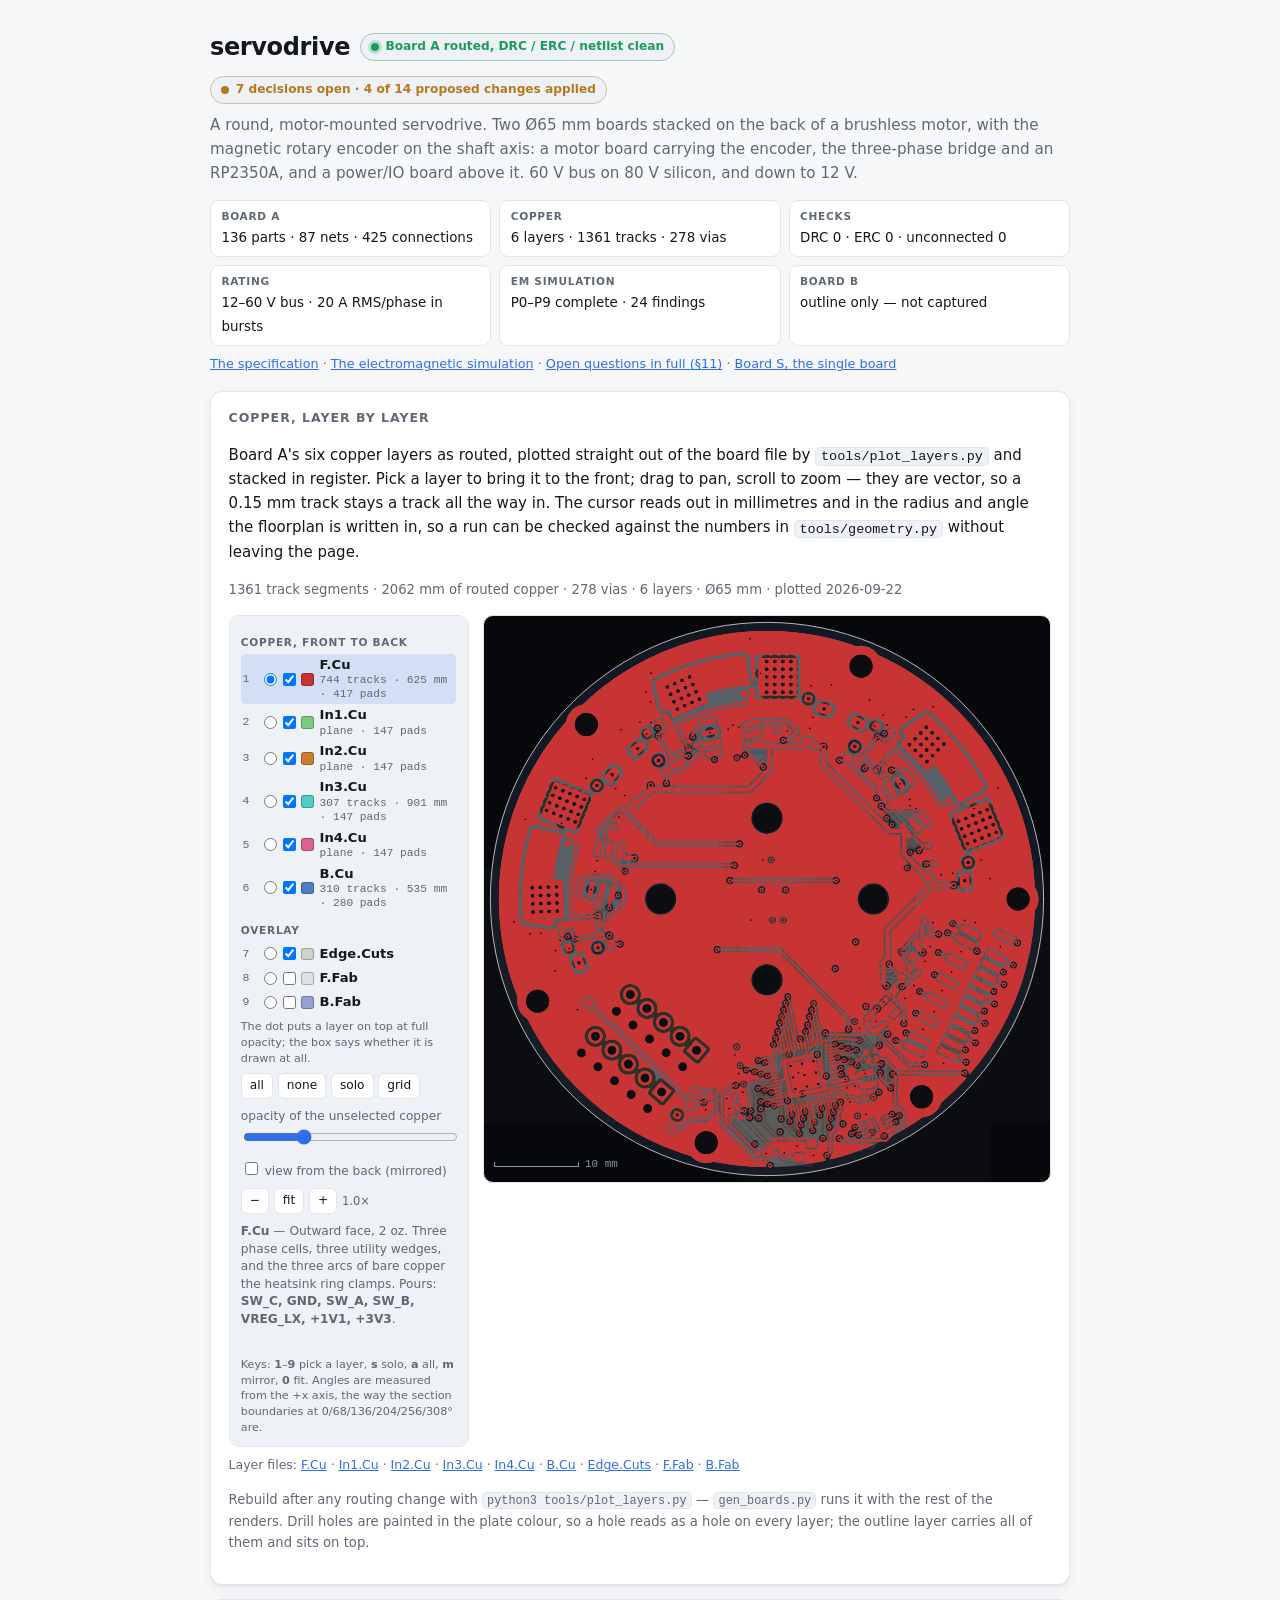
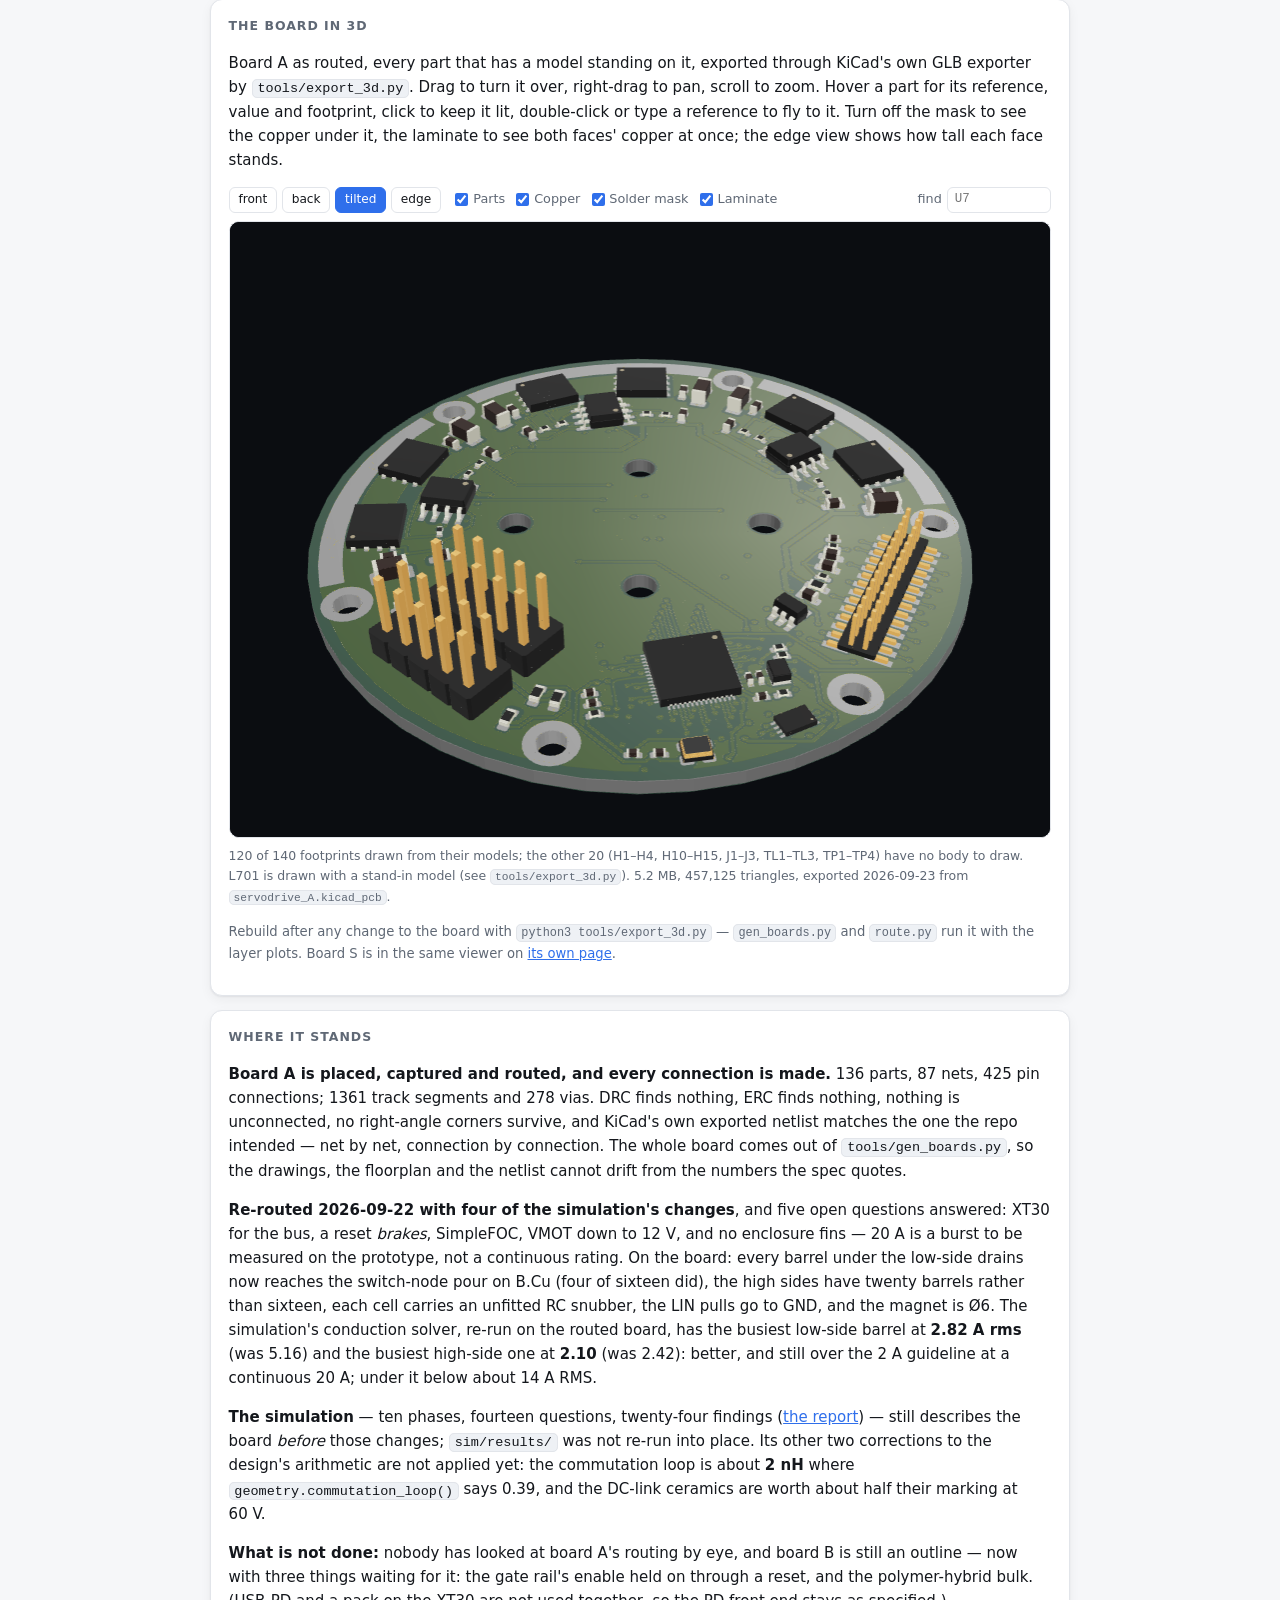
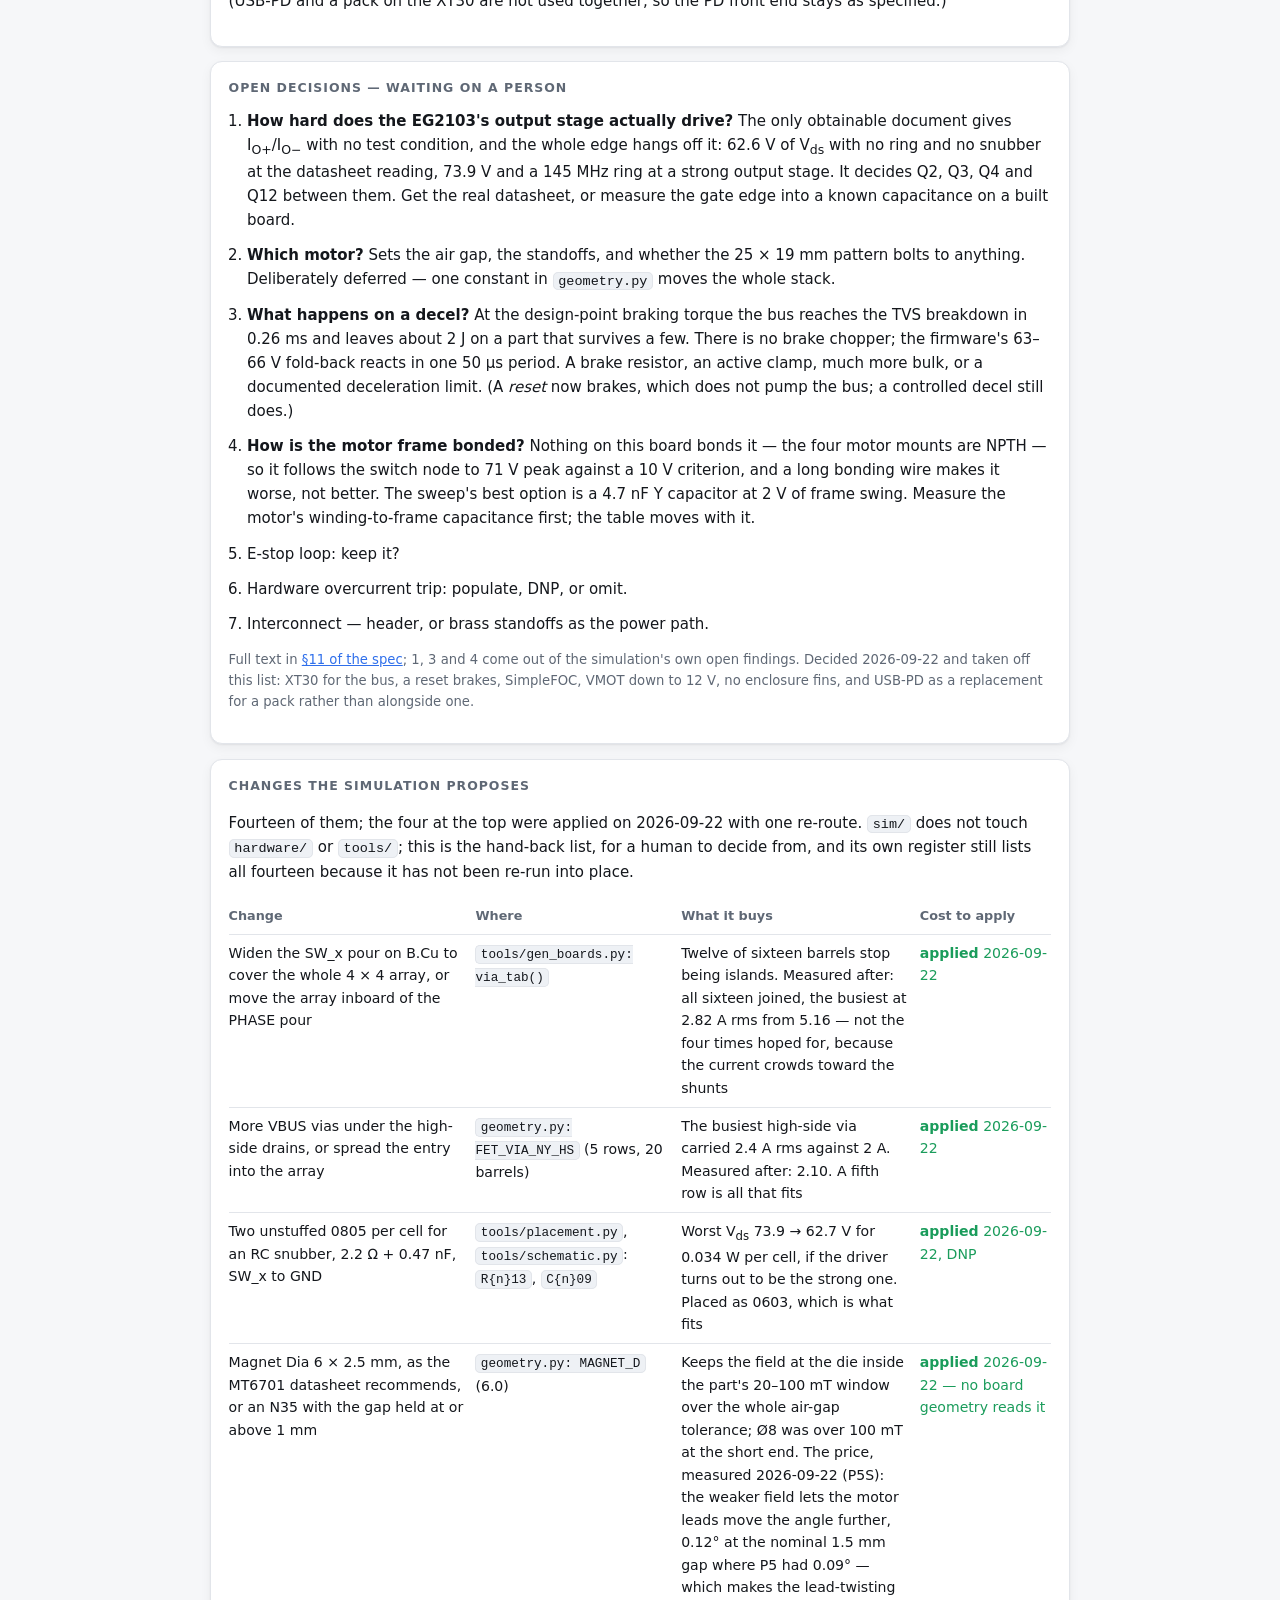
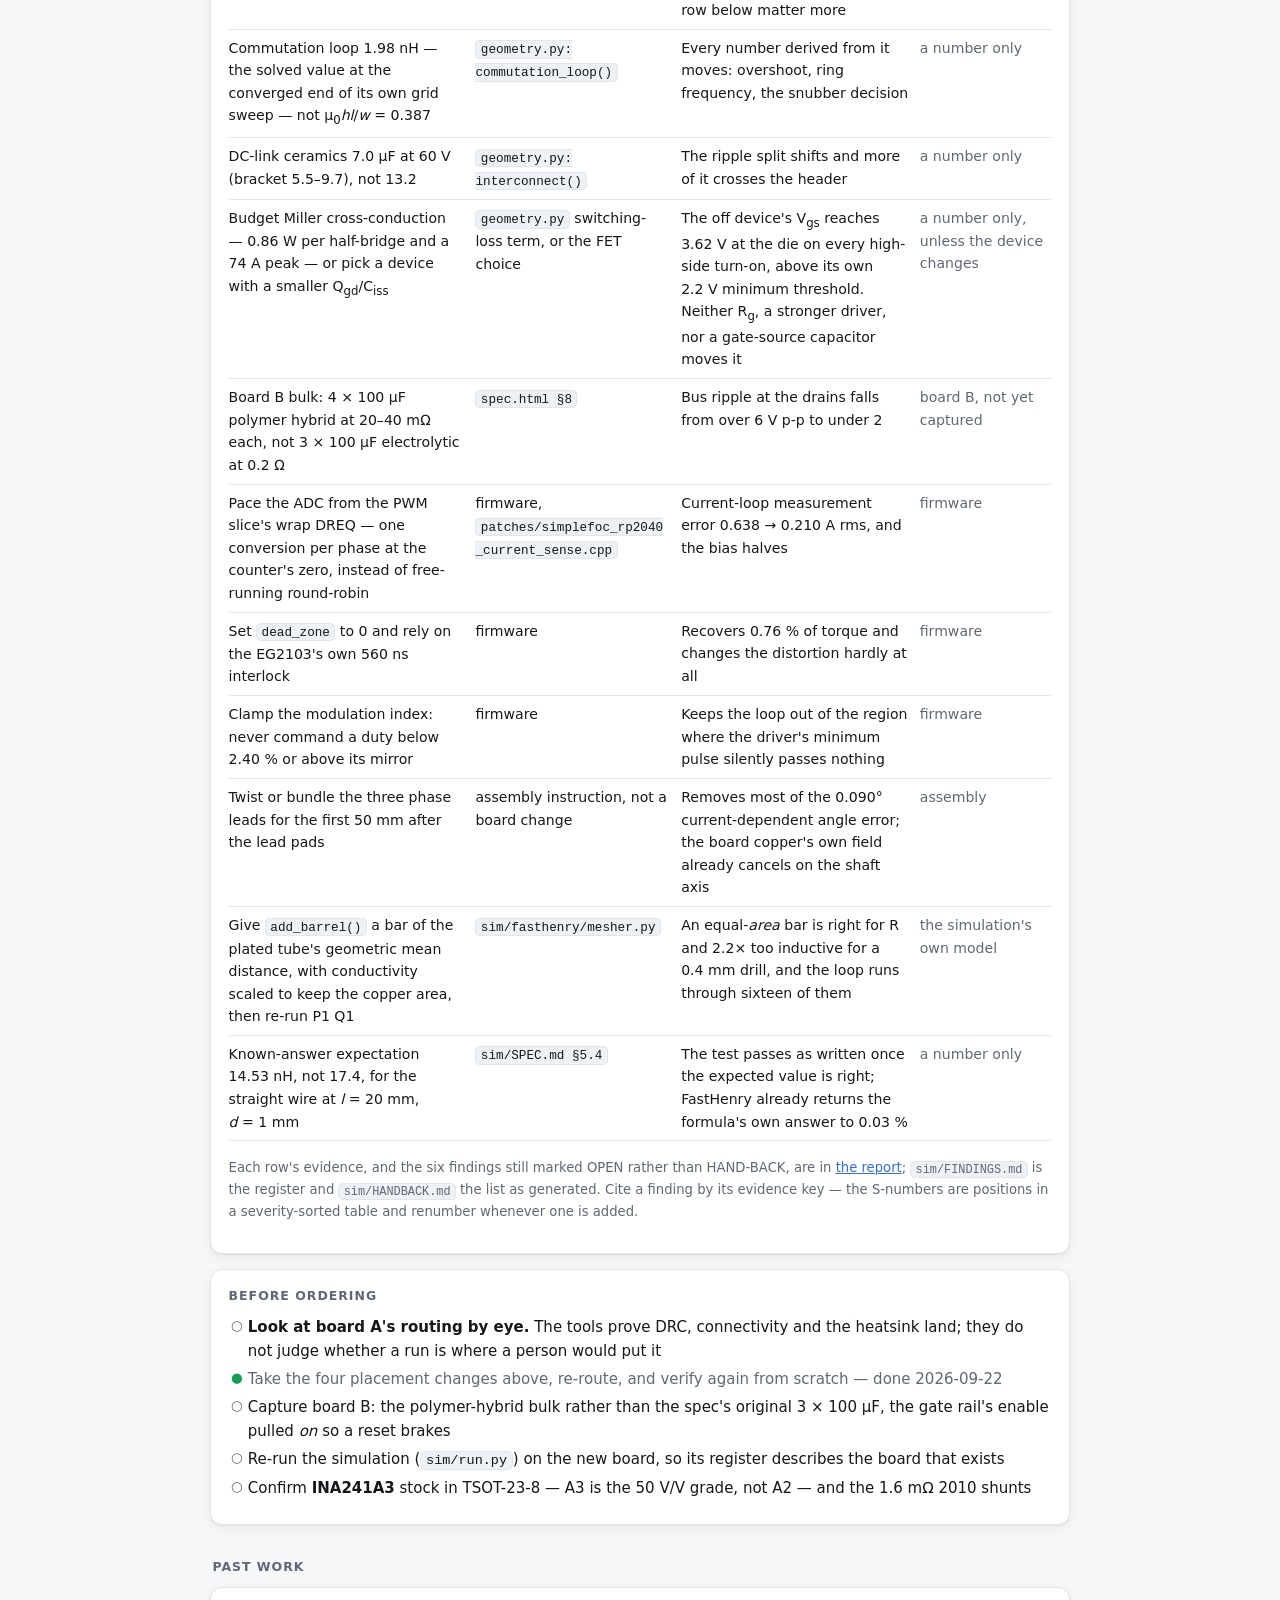
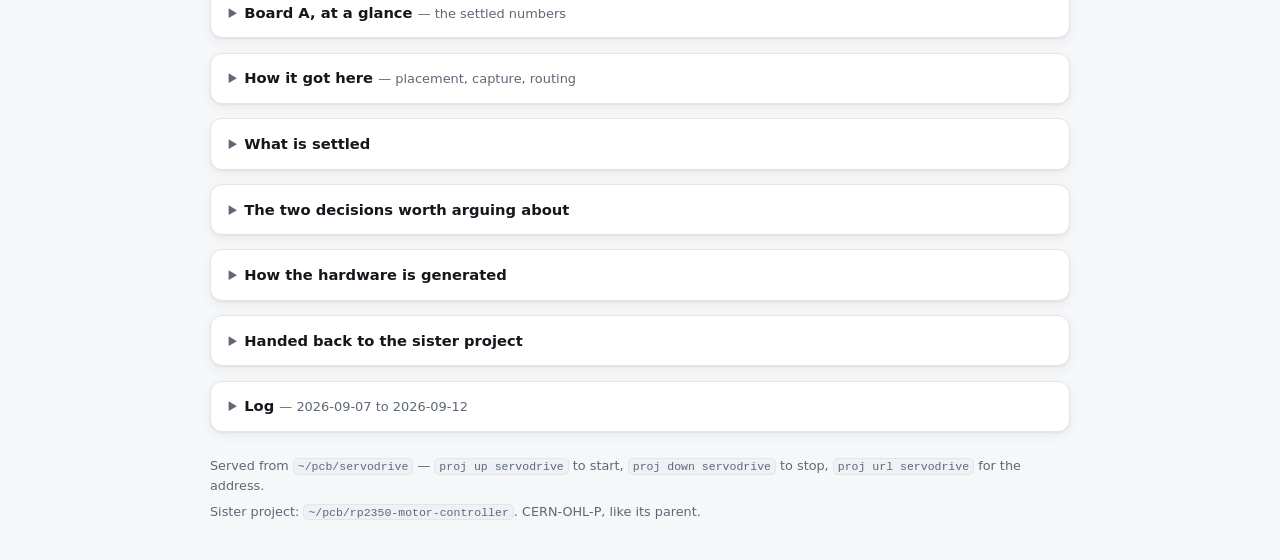
==== commit 0ee710e1: "Add a 3D board viewer to the project pages tools/export_3d.py exports each board through kicad-cli's" ====
--- a/index.html
+++ b/index.html
@@ -90,6 +90,38 @@
     hole on every layer; the outline layer carries all of them and sits on top.</p>
   </section>
 
+  <section id="board3d" data-model="img/3d/a">
+    <h2>The board in 3D</h2>
+    <p>Board A as routed, every part that has a model standing on it, exported through KiCad's
+    own GLB exporter by <code>tools/export_3d.py</code>. Drag to turn it over, right-drag to pan,
+    scroll to zoom. Hover a part for its reference, value and footprint, click to keep it lit,
+    double-click or type a reference to fly to it. Turn off the mask to see the copper under it,
+    the laminate to see both faces' copper at once; the edge view shows how tall each face
+    stands.</p>
+    <div class="b3">
+      <div class="b3-bar">
+        <div class="cu-row" role="group" aria-label="view">
+          <button data-view="front" title="the outward face, as pcbnew draws it">front</button>
+          <button data-view="back" title="the motor-facing face, turned over left to right">back</button>
+          <button data-view="tilt" title="from the front, tilted towards you">tilted</button>
+          <button data-view="edge" title="edge on: how tall each face stands">edge</button>
+        </div>
+        <div class="b3-layers" id="b3-layers"></div>
+        <label class="b3-find">find <input id="b3-find" list="b3-refs" placeholder="U7"
+          disabled spellcheck="false" autocomplete="off" title="a reference, e.g. U7"></label>
+        <datalist id="b3-refs"></datalist>
+      </div>
+      <div class="b3-stage" id="b3-stage">
+        <p class="b3-msg" id="b3-msg">The model loads when this part of the page is on screen.</p>
+        <div class="b3-tag" id="b3-tag" hidden></div>
+      </div>
+    </div>
+    <p class="cu-files b3-facts" id="b3-facts"></p>
+    <p class="sub">Rebuild after any change to the board with <code>python3 tools/export_3d.py</code>
+    &mdash; <code>gen_boards.py</code> and <code>route.py</code> run it with the layer plots.
+    Board S is in the same viewer on <a href="single.html#board3d">its own page</a>.</p>
+  </section>
+
   <section>
     <h2>Where it stands</h2>
     <p><strong>Board A is placed, captured and routed, and every connection is made.</strong>
@@ -731,6 +763,10 @@
 </footer>
 
 <script src="copper.js"></script>
+<script type="importmap">
+{"imports": {"three": "./vendor/three.module.js"}}
+</script>
+<script type="module" src="board3d.js"></script>
 
 </body>
 </html>
--- a/style.css
+++ b/style.css
@@ -269,3 +269,57 @@
   .cu-panel { position: static; }
   .cu-grid { grid-template-columns: repeat(2, 1fr); }
 }
+
+/* ---- 3D viewer ----
+   board3d.js over img/3d/<board>.glb (tools/export_3d.py). Same dark plate as
+   the copper viewer, in both themes: the board's own colours are KiCad's. */
+.b3 { margin: .9rem 0 .4rem; }
+.b3-bar {
+  display: flex; flex-wrap: wrap; align-items: center; gap: .45rem .9rem;
+  font-size: .8rem; margin-bottom: .5rem;
+}
+.b3-bar .cu-row { margin: 0; }
+.b3 button {
+  font: inherit; font-size: .76rem; color: var(--fg); background: var(--card);
+  border: 1px solid var(--line); border-radius: 6px; padding: .15rem .55rem; cursor: pointer;
+}
+.b3 button:hover { border-color: var(--accent); color: var(--accent); }
+.b3 button.on { background: var(--accent); border-color: var(--accent); color: #fff; }
+.b3-layers { display: flex; flex-wrap: wrap; gap: .15rem .7rem; color: var(--muted); }
+.b3-layers label { display: inline-flex; align-items: center; gap: .3rem; cursor: pointer; }
+.b3-layers input { margin: 0; accent-color: var(--accent); }
+.b3-find { display: inline-flex; align-items: center; gap: .35rem; color: var(--muted); margin-left: auto; }
+.b3-find input {
+  font: inherit; font-size: .78rem; width: 6.5rem; padding: .12rem .4rem; color: var(--fg);
+  background: var(--card); border: 1px solid var(--line); border-radius: 6px;
+  font-family: ui-monospace, SFMono-Regular, Menlo, monospace; text-transform: uppercase;
+}
+.b3-find input:focus { outline: none; border-color: var(--accent); }
+.b3-find input.bad { border-color: var(--warn); }
+.b3-stage {
+  position: relative; overflow: hidden; background: #0b0d11; border: 1px solid var(--line);
+  border-radius: 10px; aspect-ratio: 4 / 3; max-height: 78vh; width: 100%; touch-action: none;
+}
+.b3-stage canvas { display: block; width: 100%; height: 100%; }
+.b3-msg {
+  position: absolute; inset: 0; margin: 0; display: grid; place-items: center; padding: 1rem;
+  color: #8b94a3; font-size: .85rem; text-align: center; pointer-events: none;
+}
+.b3-msg[hidden], .b3-tag[hidden] { display: none; }
+.b3-tag {
+  position: absolute; transform: translate(-50%, calc(-100% - 12px)); pointer-events: none;
+  background: rgba(14,17,22,.92); color: #e6e9ee; border: 1px solid #2f6feb;
+  border-radius: 6px; padding: .2rem .5rem; font-size: .75rem; line-height: 1.35;
+  white-space: nowrap; box-shadow: 0 2px 8px rgba(0,0,0,.4);
+}
+.b3-tag b { font-family: ui-monospace, SFMono-Regular, Menlo, monospace; }
+.b3-tag span {
+  display: block; color: #8b94a3; font-size: .68rem;
+  font-family: ui-monospace, SFMono-Regular, Menlo, monospace;
+}
+.b3-facts .warn { color: var(--warn); }
+
+@media (max-width: 720px) {
+  .b3-stage { aspect-ratio: 1 / 1; }
+  .b3-find { margin-left: 0; }
+}
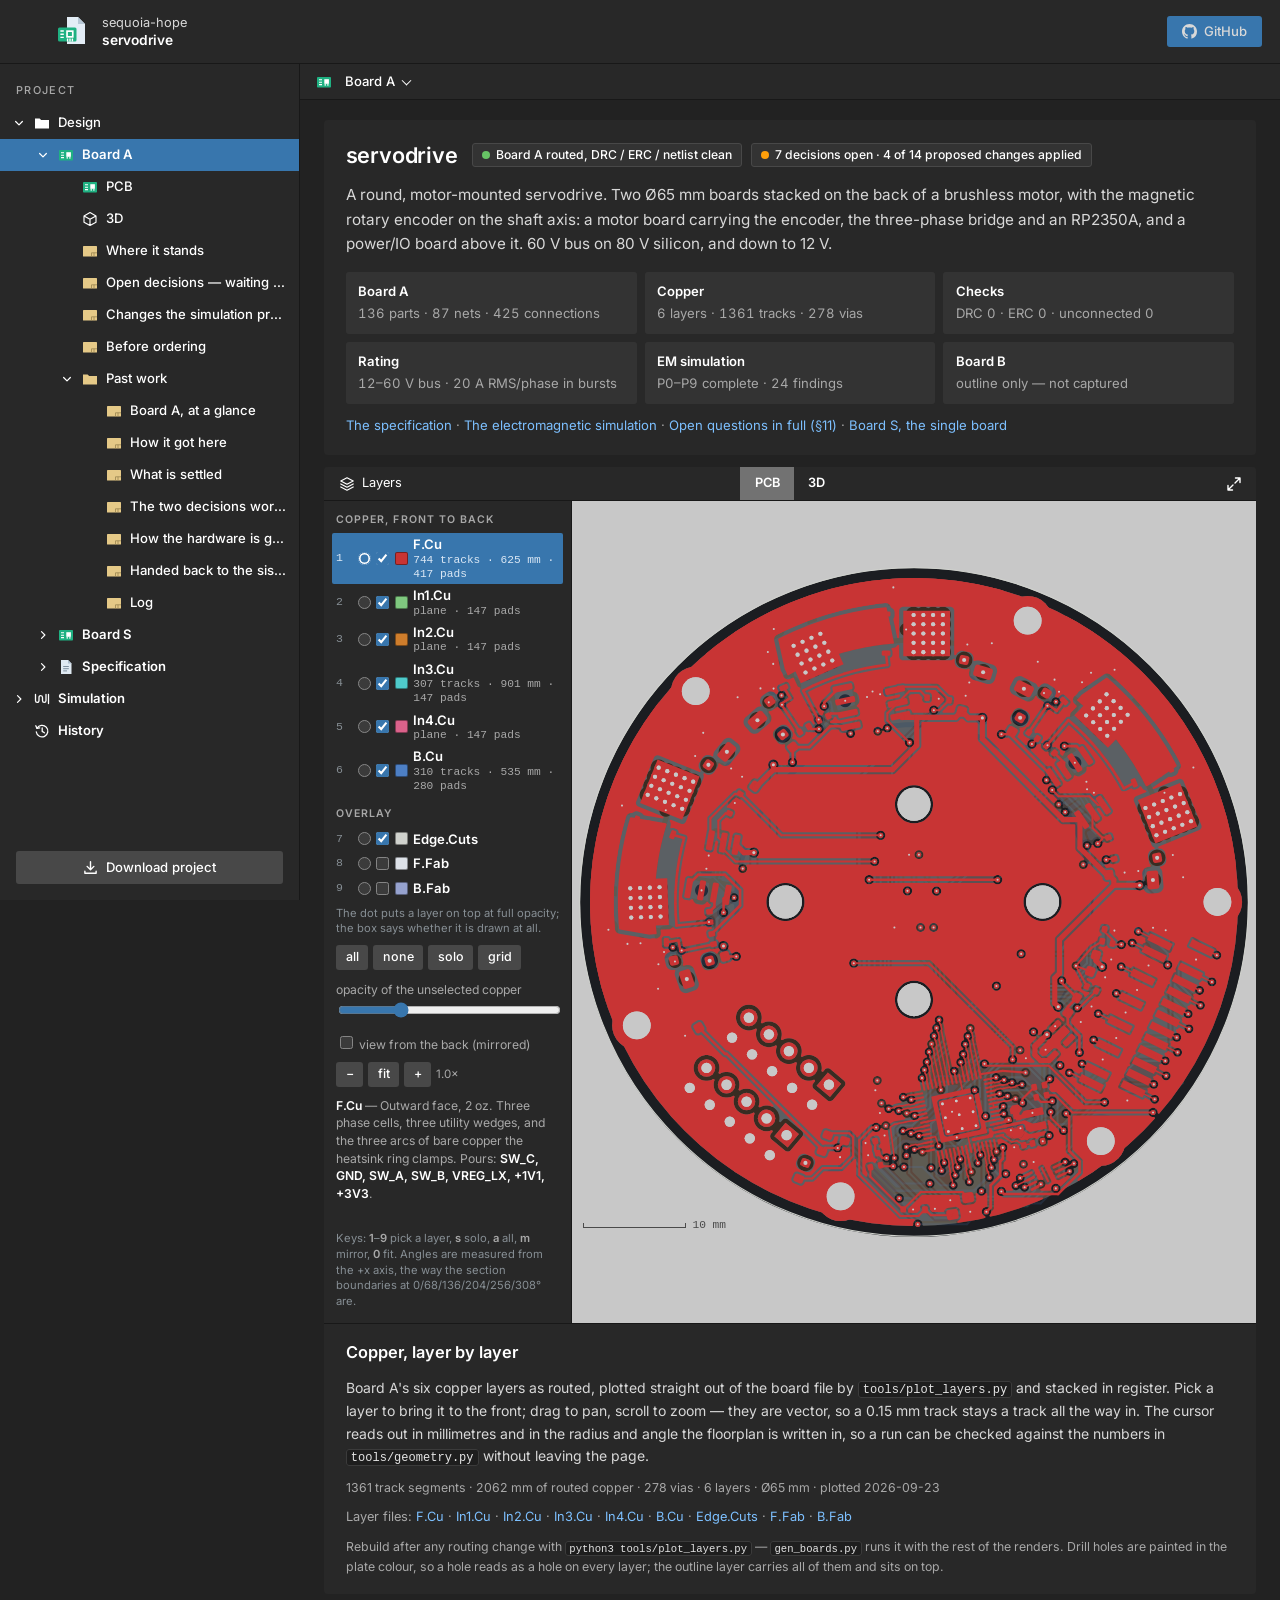
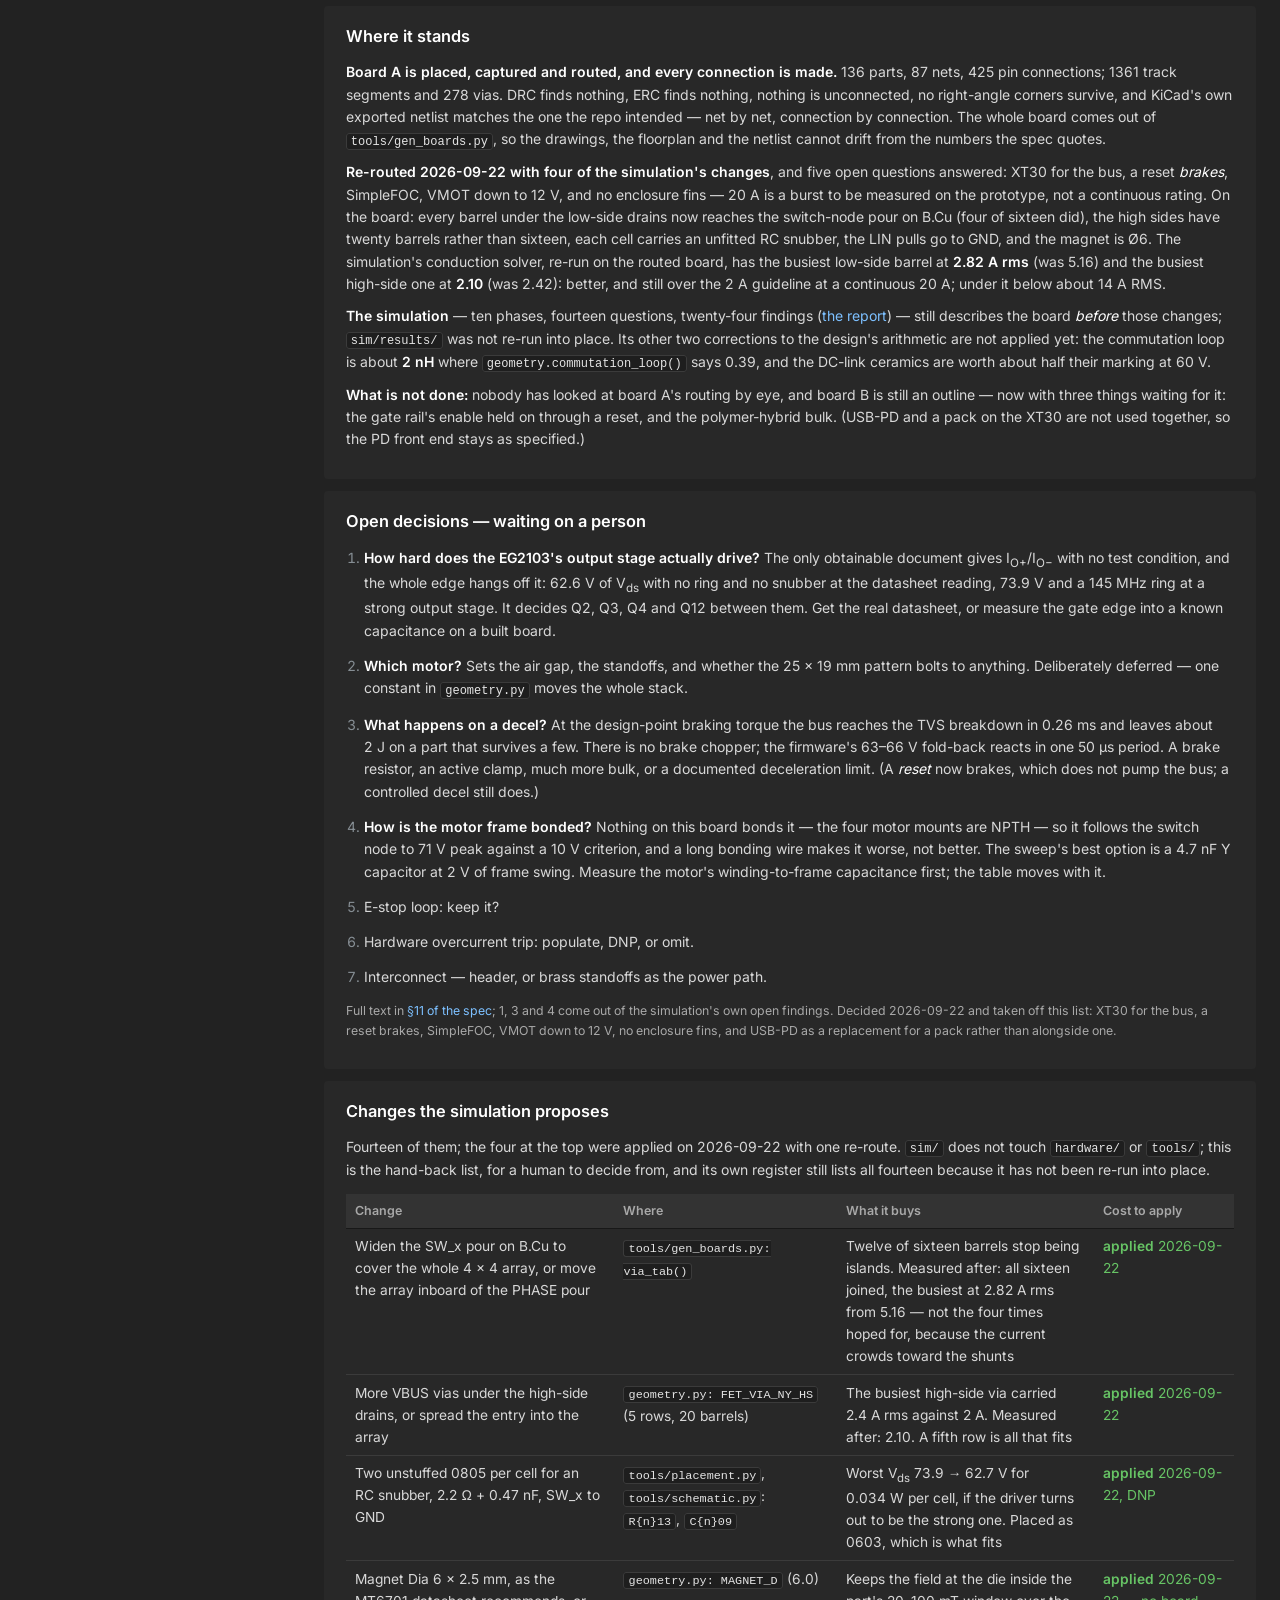
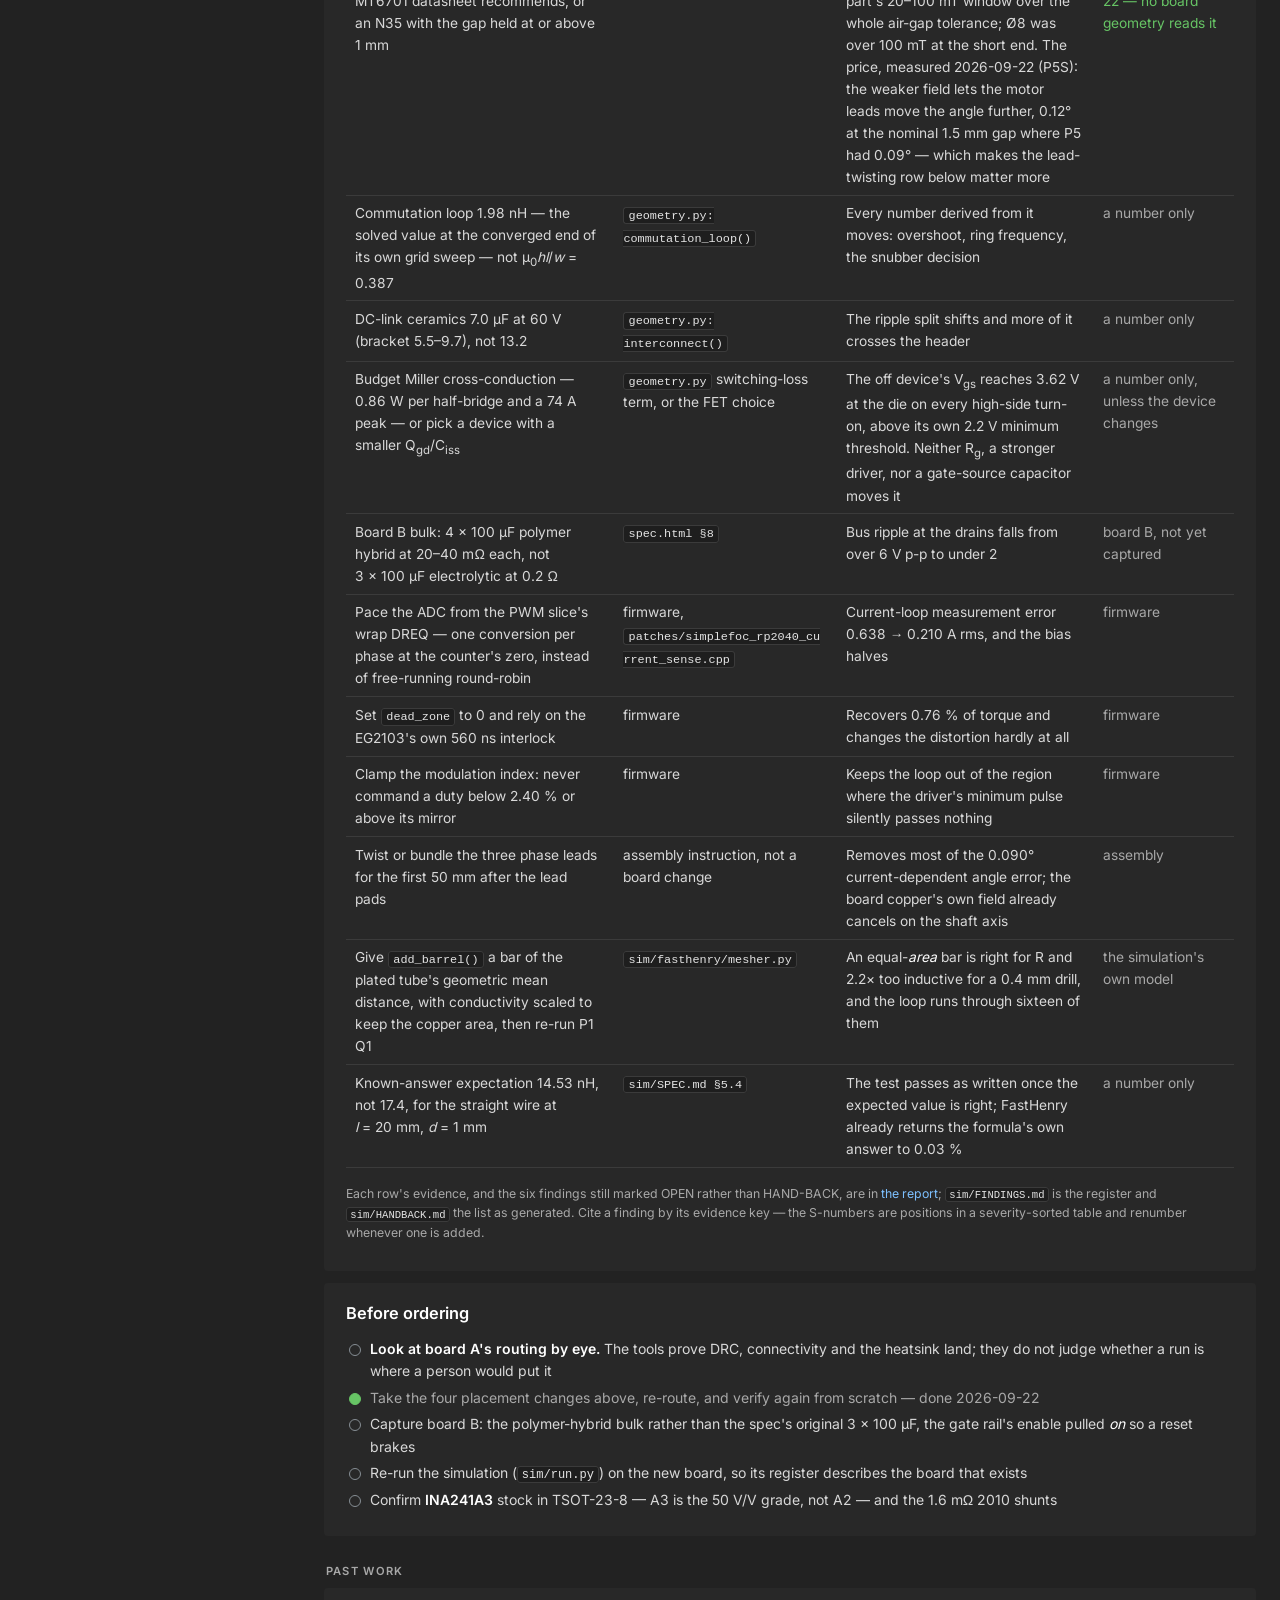
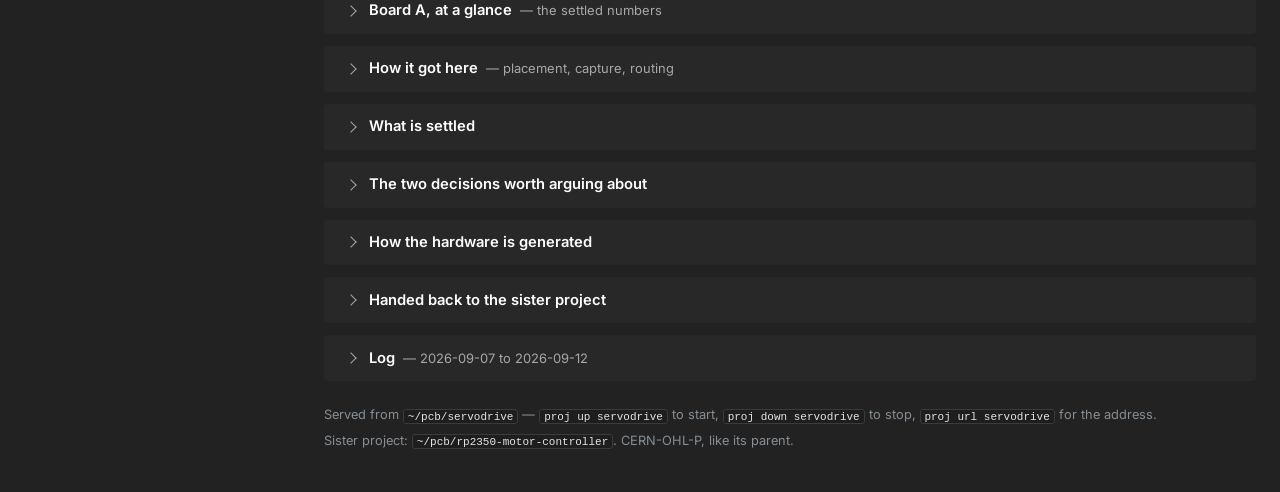
==== commit cd87fcd5: "Restyle the project pages after Altium 365 style.css takes A365's palette, measured off Altium's doc" ====
--- a/index.html
+++ b/index.html
@@ -5,6 +5,7 @@
 <meta name="viewport" content="width=device-width, initial-scale=1, viewport-fit=cover">
 <title>servodrive — status</title>
 <link rel="stylesheet" href="style.css">
+<script src="shell.js"></script>
 </head>
 <body>
 
@@ -35,91 +36,108 @@
 
 <main>
 
-  <section id="copper" data-dir="img/layers/a/">
-    <h2>Copper, layer by layer</h2>
-    <p>Board A's six copper layers as routed, plotted straight out of the board file by
-    <code>tools/plot_layers.py</code> and stacked in register. Pick a layer to bring it to the
-    front; drag to pan, scroll to zoom &mdash; they are vector, so a 0.15&nbsp;mm track stays a
-    track all the way in. The cursor reads out in millimetres and in the radius and angle the
-    floorplan is written in, so a run can be checked against the numbers in
-    <code>tools/geometry.py</code> without leaving the page.</p>
-    <p class="sub" id="cu-stats"></p>
-    <div class="cu">
-      <div class="cu-panel">
-        <div id="cu-layers"></div>
-        <p class="cu-hint" style="margin-top:.3rem">The dot puts a layer on top at full
-        opacity; the box says whether it is drawn at all.</p>
-        <div class="cu-row">
-          <button data-act="all" title="show every layer">all</button>
-          <button data-act="none" title="show only the selected layer">none</button>
-          <button data-act="solo" title="selected layer and the outline only">solo</button>
-          <button data-act="grid" title="the six layers side by side">grid</button>
+  <section class="vw" aria-label="Board A: PCB and 3D">
+    <div class="vw-bar">
+      <div class="vw-left"><button data-vw="layers" data-icon="layers" aria-pressed="true"
+        title="show or hide the layer list"><span>Layers</span></button></div>
+      <div class="vw-tabs" role="tablist" aria-label="view">
+        <button role="tab" data-tab="copper" aria-controls="copper" aria-selected="true">PCB</button>
+        <button role="tab" data-tab="board3d" aria-controls="board3d" aria-selected="false">3D</button>
+      </div>
+      <div class="vw-tools"><button data-vw="full" data-icon="full" title="full screen"
+        aria-label="full screen"></button></div>
+    </div>
+
+    <div class="vw-panel" id="copper" data-dir="img/layers/a/" role="tabpanel">
+      <div class="cu">
+        <div class="cu-panel">
+          <div id="cu-layers"></div>
+          <p class="cu-hint" style="margin-top:.3rem">The dot puts a layer on top at full
+          opacity; the box says whether it is drawn at all.</p>
+          <div class="cu-row">
+            <button data-act="all" title="show every layer">all</button>
+            <button data-act="none" title="show only the selected layer">none</button>
+            <button data-act="solo" title="selected layer and the outline only">solo</button>
+            <button data-act="grid" title="the six layers side by side">grid</button>
+          </div>
+          <label class="cu-ctl">opacity of the unselected copper
+            <input type="range" id="cu-dim" min="0" max="60" value="16"></label>
+          <label class="cu-ctl"><input type="checkbox" id="cu-mirror">
+            view from the back (mirrored)</label>
+          <div class="cu-row">
+            <button data-act="out" title="zoom out">&minus;</button>
+            <button data-act="fit" title="fit the board">fit</button>
+            <button data-act="in" title="zoom in">+</button>
+            <span class="sub" id="cu-zoom">1.0&times;</span>
+          </div>
+          <p class="cu-note" id="cu-note"></p>
+          <p class="cu-read" id="cu-read"></p>
+          <p class="cu-hint">Keys: <b>1</b>&ndash;<b>9</b> pick a layer, <b>s</b> solo,
+          <b>a</b> all, <b>m</b> mirror, <b>0</b> fit. Angles are measured from the +x axis, the
+          way the section boundaries at 0/68/136/204/256/308&deg; are.</p>
         </div>
-        <label class="cu-ctl">opacity of the unselected copper
-          <input type="range" id="cu-dim" min="0" max="60" value="16"></label>
-        <label class="cu-ctl"><input type="checkbox" id="cu-mirror">
-          view from the back (mirrored)</label>
-        <div class="cu-row">
-          <button data-act="out" title="zoom out">&minus;</button>
-          <button data-act="fit" title="fit the board">fit</button>
-          <button data-act="in" title="zoom in">+</button>
-          <span class="sub" id="cu-zoom">1.0&times;</span>
+        <div class="cu-canvas">
+          <div id="cu-stack">
+            <div class="cu-plate" id="cu-plate">
+              <div class="cu-pan" id="cu-pan"><div class="cu-flip" id="cu-flip"></div></div>
+              <div class="cu-scale"><i id="cu-bar"></i><span id="cu-barlab"></span></div>
+              <div class="cu-back" id="cu-back"></div>
+            </div>
+          </div>
+          <div class="cu-grid" id="cu-gridbox" hidden></div>
         </div>
-        <p class="cu-note" id="cu-note"></p>
-        <p class="cu-read" id="cu-read"></p>
-        <p class="cu-hint">Keys: <b>1</b>&ndash;<b>9</b> pick a layer, <b>s</b> solo,
-        <b>a</b> all, <b>m</b> mirror, <b>0</b> fit. Angles are measured from the +x axis, the
-        way the section boundaries at 0/68/136/204/256/308&deg; are.</p>
-      </div>
-      <div>
-        <div id="cu-stack">
-          <div class="cu-plate" id="cu-plate">
-            <div class="cu-pan" id="cu-pan"><div class="cu-flip" id="cu-flip"></div></div>
-            <div class="cu-scale"><i id="cu-bar"></i><span id="cu-barlab"></span></div>
-            <div class="cu-back" id="cu-back"></div>
+      </div>
+      <div class="vw-about">
+        <h2>Copper, layer by layer</h2>
+        <p>Board A's six copper layers as routed, plotted straight out of the board file by
+        <code>tools/plot_layers.py</code> and stacked in register. Pick a layer to bring it to the
+        front; drag to pan, scroll to zoom &mdash; they are vector, so a 0.15&nbsp;mm track stays a
+        track all the way in. The cursor reads out in millimetres and in the radius and angle the
+        floorplan is written in, so a run can be checked against the numbers in
+        <code>tools/geometry.py</code> without leaving the page.</p>
+        <p class="sub" id="cu-stats"></p>
+        <p class="cu-files" id="cu-files"></p>
+        <p class="sub" id="cu-fallback"></p>
+        <p class="sub">Rebuild after any routing change with
+        <code>python3 tools/plot_layers.py</code> &mdash; <code>gen_boards.py</code> runs it with
+        the rest of the renders. Drill holes are painted in the plate colour, so a hole reads as a
+        hole on every layer; the outline layer carries all of them and sits on top.</p>
+      </div>
+    </div>
+
+    <div class="vw-panel" id="board3d" data-model="img/3d/a" role="tabpanel" hidden>
+      <div class="b3">
+        <div class="b3-bar">
+          <div class="cu-row" role="group" aria-label="view">
+            <button data-view="front" title="the outward face, as pcbnew draws it">front</button>
+            <button data-view="back" title="the motor-facing face, turned over left to right">back</button>
+            <button data-view="tilt" title="from the front, tilted towards you">tilted</button>
+            <button data-view="edge" title="edge on: how tall each face stands">edge</button>
           </div>
+          <div class="b3-layers" id="b3-layers"></div>
+          <label class="b3-find">find <input id="b3-find" list="b3-refs" placeholder="U7"
+            disabled spellcheck="false" autocomplete="off" title="a reference, e.g. U7"></label>
+          <datalist id="b3-refs"></datalist>
         </div>
-        <div class="cu-grid" id="cu-gridbox" hidden></div>
+        <div class="b3-stage" id="b3-stage">
+          <p class="b3-msg" id="b3-msg">The model loads when this part of the page is on screen.</p>
+          <div class="b3-tag" id="b3-tag" hidden></div>
+        </div>
+      </div>
+      <div class="vw-about">
+        <h2>The board in 3D</h2>
+        <p>Board A as routed, every part that has a model standing on it, exported through KiCad's
+        own GLB exporter by <code>tools/export_3d.py</code>. Drag to turn it over, right-drag to pan,
+        scroll to zoom. Hover a part for its reference, value and footprint, click to keep it lit,
+        double-click or type a reference to fly to it. Turn off the mask to see the copper under it,
+        the laminate to see both faces' copper at once; the edge view shows how tall each face
+        stands.</p>
+        <p class="cu-files b3-facts" id="b3-facts"></p>
+        <p class="sub">Rebuild after any change to the board with <code>python3 tools/export_3d.py</code>
+        &mdash; <code>gen_boards.py</code> and <code>route.py</code> run it with the layer plots.
+        Board S is in the same viewer on <a href="single.html#board3d">its own page</a>.</p>
       </div>
     </div>
-    <p class="cu-files" id="cu-files"></p>
-    <p class="sub" id="cu-fallback"></p>
-    <p class="sub">Rebuild after any routing change with
-    <code>python3 tools/plot_layers.py</code> &mdash; <code>gen_boards.py</code> runs it with
-    the rest of the renders. Drill holes are painted in the plate colour, so a hole reads as a
-    hole on every layer; the outline layer carries all of them and sits on top.</p>
-  </section>
-
-  <section id="board3d" data-model="img/3d/a">
-    <h2>The board in 3D</h2>
-    <p>Board A as routed, every part that has a model standing on it, exported through KiCad's
-    own GLB exporter by <code>tools/export_3d.py</code>. Drag to turn it over, right-drag to pan,
-    scroll to zoom. Hover a part for its reference, value and footprint, click to keep it lit,
-    double-click or type a reference to fly to it. Turn off the mask to see the copper under it,
-    the laminate to see both faces' copper at once; the edge view shows how tall each face
-    stands.</p>
-    <div class="b3">
-      <div class="b3-bar">
-        <div class="cu-row" role="group" aria-label="view">
-          <button data-view="front" title="the outward face, as pcbnew draws it">front</button>
-          <button data-view="back" title="the motor-facing face, turned over left to right">back</button>
-          <button data-view="tilt" title="from the front, tilted towards you">tilted</button>
-          <button data-view="edge" title="edge on: how tall each face stands">edge</button>
-        </div>
-        <div class="b3-layers" id="b3-layers"></div>
-        <label class="b3-find">find <input id="b3-find" list="b3-refs" placeholder="U7"
-          disabled spellcheck="false" autocomplete="off" title="a reference, e.g. U7"></label>
-        <datalist id="b3-refs"></datalist>
-      </div>
-      <div class="b3-stage" id="b3-stage">
-        <p class="b3-msg" id="b3-msg">The model loads when this part of the page is on screen.</p>
-        <div class="b3-tag" id="b3-tag" hidden></div>
-      </div>
-    </div>
-    <p class="cu-files b3-facts" id="b3-facts"></p>
-    <p class="sub">Rebuild after any change to the board with <code>python3 tools/export_3d.py</code>
-    &mdash; <code>gen_boards.py</code> and <code>route.py</code> run it with the layer plots.
-    Board S is in the same viewer on <a href="single.html#board3d">its own page</a>.</p>
   </section>
 
   <section>
@@ -547,7 +565,7 @@
     </ul>
   </details>
 
-  <details class="arch">
+  <details class="arch" id="log">
     <summary>Log <span class="sub">&mdash; 2026-09-07 to 2026-09-12</span></summary>
     <div class="log">
       <div class="entry">
--- a/style.css
+++ b/style.css
@@ -1,114 +1,169 @@
-/* servodrive — shared page style.
-   Palette matches the project-hub dashboard, so the project pages and the
-   project list read as one system when you tab between them. */
+/* servodrive — shared page style, after Altium 365.
+   The palette is measured off Altium's own documentation screenshots of the
+   A365 workspace (project, history, releases and viewer pages): #282828 for
+   everything that is chrome, #222 under the content, #484848 for buttons,
+   #3876ad for the selection, and the viewers' #c8c8c8 canvas. Dark only, as
+   A365 is. shell.js adds the top bar, the project tree and the sheet bar; the
+   pages read as plain dark documents without it. */
+
+@font-face {
+  font-family: "Inter"; font-style: normal; font-weight: 400 700; font-display: swap;
+  src: url(vendor/fonts/inter-latin.woff2) format("woff2");
+  unicode-range: U+0000-00FF, U+0131, U+0152-0153, U+02BB-02BC, U+02C6, U+02DA, U+02DC,
+    U+0304, U+0308, U+0329, U+2000-206F, U+20AC, U+2122, U+2191, U+2193, U+2212, U+2215,
+    U+FEFF, U+FFFD;
+}
+@font-face {
+  font-family: "Inter"; font-style: normal; font-weight: 400 700; font-display: swap;
+  src: url(vendor/fonts/inter-greek.woff2) format("woff2");
+  unicode-range: U+0370-0377, U+037A-037F, U+0384-038A, U+038C, U+038E-03A1, U+03A3-03FF;
+}
+
 :root {
-  --bg: #f6f7f9; --card: #ffffff; --line: #e2e5ea; --fg: #14171c;
-  --muted: #5f6875; --accent: #2f6feb; --up: #1a9c5b; --warn: #b7791f;
-  --down: #98a1ae; --chip: #eef1f5;
-  --shadow: 0 1px 2px rgba(16,20,28,.06), 0 4px 12px rgba(16,20,28,.05);
-}
-@media (prefers-color-scheme: dark) {
-  :root:not([data-theme="light"]) {
-    --bg: #0e1116; --card: #171b22; --line: #262c36; --fg: #e6e9ee;
-    --muted: #8b94a3; --accent: #5b9bff; --up: #35c07d; --warn: #d9a441;
-    --down: #4d5563; --chip: #222833; --shadow: none;
-  }
+  color-scheme: dark;
+  --well: #1e1e1e;      /* inputs, code, the deepest recess */
+  --bg: #222222;        /* under the content */
+  --chrome: #282828;    /* top bar, tree, bars, cards */
+  --card: #282828;
+  --raised: #333333;    /* a tile inside a card */
+  --btn: #484848;       /* secondary buttons, chips, a hovered row */
+  --btn-hi: #565656;
+  --tab-on: #727272;    /* the selected viewer tab */
+  --edge: #181818;      /* the seam between two panes */
+  --line: #3b3b3b;      /* a rule inside a card */
+  --head: #ffffff;
+  --fg: #d8d8d8;
+  --muted: #a8a8a8;
+  --dim: #868e94;
+  --accent: #3876ad;    /* selection, primary buttons */
+  --accent-hi: #4285c1;
+  --link: #7dc0ff;
+  --timeline: #7acdf0;
+  --up: #67c465; --warn: #ff9f0a; --bad: #e5534b; --down: #6e6e6e;
+  --chip: #333333;
+  --canvas: #c8c8c8;    /* the viewers' canvas */
+  --sheet: #ffffff;     /* a drawing, the way A365 lays out a schematic sheet */
+  --mono: ui-monospace, "SF Mono", SFMono-Regular, Menlo, Consolas, monospace;
+  --top: 64px; --bar: 36px; --side: 300px;
+  --shadow: none;
 }
 * { box-sizing: border-box; }
+html { scroll-padding-top: 1rem; }
+html.a365 { scroll-padding-top: calc(var(--top) + var(--bar) + 12px); }
 body {
   margin: 0; background: var(--bg); color: var(--fg);
-  font: 15px/1.6 ui-sans-serif, system-ui, -apple-system, "Segoe UI", Roboto, sans-serif;
-  padding: 0 0 3rem;
-}
-header, main, footer { max-width: 900px; margin: 0 auto; padding: 0 1.25rem; }
-header { padding-top: 1.75rem; padding-bottom: 1rem; }
-.crumb { margin: 0 0 .9rem; font-size: .85rem; }
-.title { display: flex; align-items: center; gap: .6rem; flex-wrap: wrap; }
-h1 { font-size: 1.5rem; margin: 0; letter-spacing: -.015em; }
-h2 {
-  font-size: .78rem; margin: 0 0 .6rem; text-transform: uppercase;
-  letter-spacing: .08em; color: var(--muted); font-weight: 650;
-}
-h3 { font-size: 1rem; margin: 1.4rem 0 .4rem; }
-.card h3 { margin-top: 0; }
+  font: 14px/1.6 Inter, "Segoe UI", Roboto, "Helvetica Neue", Arial, system-ui, sans-serif;
+  font-feature-settings: "cv11", "ss01";
+  padding: 0 0 3rem; -webkit-font-smoothing: antialiased;
+}
+main, footer { margin: 0; padding: 0 1.5rem; }        /* the full width of the content area */
+strong, b { color: var(--head); font-weight: 600; }
+em { color: var(--head); }
+
+/* ---- the page header, laid out like A365's summary cards ---- */
+header {
+  background: var(--card); border-radius: 4px; margin: 1.25rem auto 0;
+  width: calc(100% - 3rem); padding: 1.1rem 1.35rem 1.2rem;
+}
+.crumb { margin: 0 0 .7rem; font-size: .82rem; color: var(--muted); }
+.title { display: flex; align-items: center; gap: .55rem; flex-wrap: wrap; }
+h1 { font-size: 1.35rem; margin: 0 .35rem 0 0; color: var(--head); font-weight: 600; letter-spacing: -.01em; }
+h2 { font-size: 1.02rem; margin: 0 0 .75rem; color: var(--head); font-weight: 600; }
+h3 { font-size: .93rem; margin: 1.35rem 0 .4rem; color: var(--head); font-weight: 600; }
+.card h3, section > h2 + h3 { margin-top: 0; }
 .state {
-  display: inline-flex; align-items: center; gap: .4rem; border-radius: 999px;
-  padding: .2rem .65rem; font-size: .76rem; font-weight: 600;
-  background: var(--chip); border: 1px solid var(--line); color: var(--muted);
-}
-.state .dot { width: 8px; height: 8px; border-radius: 50%; background: var(--down); }
-.state.active { color: var(--up); border-color: color-mix(in srgb, var(--up) 35%, var(--line)); }
-.state.active .dot { background: var(--up); box-shadow: 0 0 0 3px color-mix(in srgb, var(--up) 22%, transparent); }
-.state.blocked, .state.draft { color: var(--warn); border-color: color-mix(in srgb, var(--warn) 35%, var(--line)); }
+  display: inline-flex; align-items: center; gap: .42rem; border-radius: 3px;
+  padding: .12rem .55rem; font-size: .76rem; font-weight: 500; line-height: 1.5;
+  background: var(--raised); border: 1px solid var(--btn); color: var(--head);
+  white-space: nowrap;
+}
+.state .dot { width: 8px; height: 8px; border-radius: 50%; background: var(--down); flex: none; }
+.state.active .dot { background: var(--up); }
 .state.blocked .dot, .state.draft .dot { background: var(--warn); }
-.lede { color: var(--muted); font-size: .95rem; margin: .55rem 0 0; }
-.meta { color: var(--muted); font-size: .8rem; margin: .5rem 0 0; }
-main { display: grid; gap: .9rem; }
-.card, section {
-  background: var(--card); border: 1px solid var(--line); border-radius: 12px;
-  padding: 1rem 1.1rem 1.1rem; box-shadow: var(--shadow);
-}
-.cols { display: grid; gap: .9rem; grid-template-columns: repeat(auto-fit, minmax(280px, 1fr)); }
-.cols .card { box-shadow: none; }
+.lede { color: var(--fg); font-size: .95rem; margin: .7rem 0 0; }
+.meta { color: var(--muted); font-size: .82rem; margin: .7rem 0 0; }
+main { display: grid; grid-template-columns: minmax(0, 1fr); gap: .75rem; margin-top: .75rem; }
+section, .card {
+  background: var(--card); border-radius: 4px; padding: 1.05rem 1.35rem 1.15rem;
+  min-width: 0; scroll-margin-top: 1rem;
+}
+.cols { display: grid; gap: .75rem; grid-template-columns: repeat(auto-fit, minmax(280px, 1fr)); }
+.cols .card { background: var(--raised); padding: .9rem 1rem; }
+p { margin: .6rem 0; }
+section > p:first-of-type { margin-top: 0; }
 ul, ol { margin: .4rem 0; padding-left: 1.15rem; }
 li { margin: .25rem 0; }
+li::marker { color: var(--dim); }
 ul.checks { list-style: none; padding-left: 0; }
-ul.checks li { position: relative; padding-left: 1.2rem; }
+ul.checks li { position: relative; padding-left: 1.5rem; }
 ul.checks li::before {
-  content: "\25CB"; color: var(--muted); font-size: .9em;
-  position: absolute; left: .15rem; top: 0;
+  content: ""; position: absolute; left: .2rem; top: .42em; width: 10px; height: 10px;
+  border-radius: 50%; border: 1.5px solid var(--dim);
 }
 ul.checks li.done { color: var(--muted); }
-ul.checks li.done::before { content: "\25CF"; color: var(--up); }
-ol.q > li { margin: .7rem 0; }
-.log { display: grid; gap: .7rem; }
-.entry { display: grid; grid-template-columns: 5.5rem 1fr; gap: .75rem; align-items: baseline; }
-.entry time { color: var(--muted); font-size: .8rem; font-variant-numeric: tabular-nums; }
+ul.checks li.done::before { background: var(--up); border-color: var(--up); }
+ol.q > li { margin: .8rem 0; }
 .todo { color: var(--muted); font-style: italic; }
 .sub { color: var(--muted); font-size: .88em; font-weight: 400; }
-code, pre {
-  font-family: ui-monospace, SFMono-Regular, Menlo, monospace;
-}
+code, pre, var { font-family: var(--mono); }
+var { font-style: italic; }
 code {
-  font-size: .9em; background: var(--chip); border: 1px solid var(--line);
-  border-radius: 5px; padding: .06em .35em;
-}
-pre.tree {
-  background: var(--chip); border: 1px solid var(--line); border-radius: 8px;
-  padding: .9rem 1rem; overflow-x: auto; font-size: .8rem; line-height: 1.5;
-  margin: .6rem 0;
-}
-a { color: var(--accent); }
-footer { margin-top: 1.5rem; color: var(--muted); font-size: .8rem; }
+  font-size: .86em; background: var(--well); border: 1px solid var(--line);
+  border-radius: 3px; padding: .05em .35em; color: #e4e4e4;
+}
+pre {
+  background: var(--well); border: 1px solid var(--edge); border-radius: 4px;
+  padding: .8rem 1rem; overflow-x: auto; font-size: .8rem; line-height: 1.55; margin: .7rem 0;
+}
+pre code { background: none; border: 0; padding: 0; font-size: 1em; }
+pre.tree { background: var(--well); }
+a { color: var(--link); text-decoration: none; }
+a:hover { text-decoration: underline; }
+a code { color: var(--link); }
+footer { margin-top: 1.5rem; color: var(--dim); font-size: .8rem; }
 footer p { margin: .3rem 0; }
-
-/* ---- figures ---- */
+::selection { background: color-mix(in srgb, var(--accent) 70%, transparent); color: #fff; }
+
+/* ---- figures: drawings sit on a sheet, as a schematic does in A365 ----
+   The SVGs carry both palettes; asked for their light one here, they match
+   the simulation's PNGs, which are white. */
 figure { margin: 1rem 0; }
-figure img { display: block; width: 100%; height: auto; margin: 0 auto; }
-figcaption { color: var(--muted); font-size: .85rem; margin-top: .6rem; }
-
-/* ---- tables ---- */
-.tablewrap, table { width: 100%; }
+figure img, figure object {
+  display: block; width: 100%; height: auto; margin: 0 auto; color-scheme: light;
+  background: var(--sheet); border-radius: 3px; padding: .6rem;
+}
+figcaption { color: var(--muted); font-size: .84rem; margin-top: .6rem; }
+
+/* ---- tables, like the BOM view ---- */
+.tablewrap { width: 100%; overflow-x: auto; }
 table {
-  border-collapse: collapse; margin: .8rem 0 1rem; font-size: .88rem;
-  width: 100%;
+  border-collapse: collapse; margin: .8rem 0 1rem; font-size: .86rem; width: 100%;
 }
 caption {
   text-align: left; color: var(--muted); font-size: .82rem;
   padding-bottom: .45rem; caption-side: top;
 }
-th, td { text-align: left; vertical-align: top; padding: .45rem .7rem .45rem 0; border-bottom: 1px solid var(--line); }
-thead th { color: var(--muted); font-weight: 650; font-size: .8rem; white-space: nowrap; }
-tbody th { font-weight: 600; white-space: nowrap; }
+th, td {
+  text-align: left; vertical-align: top; padding: .42rem .7rem;
+  border-bottom: 1px solid var(--line);
+}
+th:first-child, td:first-child { padding-left: .6rem; }
+thead th {
+  background: var(--raised); color: var(--muted); font-weight: 600; font-size: .78rem;
+  white-space: nowrap; border-bottom: 1px solid var(--edge);
+}
+tbody tr:hover > * { background: #2f2f2f; }
+tbody th { font-weight: 600; white-space: nowrap; color: var(--head); }
 table.num td:nth-child(n+2) { font-variant-numeric: tabular-nums; white-space: nowrap; }
-tr.tot td { font-weight: 650; border-top: 1px solid var(--fg); }
+tr.tot td { font-weight: 600; color: var(--head); border-top: 1px solid var(--dim); }
 th.grp {
-  padding-top: .9rem; color: var(--accent); font-size: .78rem;
-  text-transform: uppercase; letter-spacing: .06em; border-bottom: none;
-}
-table.pins td:first-child { font-family: ui-monospace, SFMono-Regular, Menlo, monospace; white-space: nowrap; }
-td.chg { font-weight: 600; }
+  padding-top: .9rem; color: var(--link); font-size: .72rem; background: none;
+  text-transform: uppercase; letter-spacing: .08em; border-bottom: none;
+}
+table.pins td:first-child { font-family: var(--mono); white-space: nowrap; }
+td.chg { font-weight: 600; color: var(--head); }
 td.fix { color: var(--up); }
+td.fix strong { color: inherit; }
 td.keep { color: var(--muted); }
 
 /* the hand-back table: four columns that would otherwise size themselves by
@@ -117,116 +172,177 @@
 table.hb th:nth-child(1), table.hb td:nth-child(1) { width: 30%; }
 table.hb th:nth-child(2), table.hb td:nth-child(2) { width: 25%; }
 table.hb th:nth-child(3), table.hb td:nth-child(3) { width: 29%; }
-table.hb th:nth-child(4), table.hb td:nth-child(4) { width: 16%; padding-right: 0; }
+table.hb th:nth-child(4), table.hb td:nth-child(4) { width: 16%; }
 table.hb td { overflow-wrap: anywhere; }
 table.hb td.chg { color: var(--warn); }
 
-/* ---- call-outs ---- */
+/* ---- call-outs: tinted like the history view's event cards ---- */
 .note {
-  border: 1px solid var(--line); border-left: 3px solid var(--accent);
-  background: color-mix(in srgb, var(--accent) 5%, transparent);
-  border-radius: 8px; padding: .75rem .95rem; margin: 1rem 0; font-size: .92rem;
+  border-left: 3px solid var(--timeline); background: #242e34;
+  border-radius: 3px; padding: .75rem 1rem; margin: 1rem 0; font-size: .92rem;
 }
 .note > :first-child { margin-top: 0; }
 .note > :last-child { margin-bottom: 0; }
-.note.good { border-left-color: var(--up); background: color-mix(in srgb, var(--up) 6%, transparent); }
-.note.warn { border-left-color: var(--warn); background: color-mix(in srgb, var(--warn) 7%, transparent); }
-
-@media (max-width: 480px) { .entry { grid-template-columns: 1fr; gap: .1rem; } }
-
-/* ---- header stat row ----
-   The numbers that answer "where is this" without scrolling. */
+.note.good { border-left-color: var(--up); background: #232f27; }
+.note.warn { border-left-color: var(--warn); background: #332a1f; }
+
+/* ---- header stat row: the category tiles on A365's library page ---- */
 .stats {
-  display: grid; gap: .5rem; margin: .9rem 0 0;
-  grid-template-columns: repeat(auto-fit, minmax(230px, 1fr));
-}
-.stat {
-  background: var(--card); border: 1px solid var(--line); border-radius: 9px;
-  padding: .45rem .65rem;
-}
-.stat b {
-  display: block; color: var(--muted); font-size: .66rem; font-weight: 650;
-  text-transform: uppercase; letter-spacing: .07em;
-}
-.stat span { font-size: .84rem; font-variant-numeric: tabular-nums; }
+  display: grid; gap: .5rem; margin: 1rem 0 0;
+  grid-template-columns: repeat(auto-fit, minmax(220px, 1fr));
+}
+.stat { background: var(--raised); border-radius: 3px; padding: .55rem .8rem .6rem; }
+.stat b { display: block; color: var(--head); font-size: .82rem; font-weight: 600; }
+.stat span { font-size: .82rem; color: var(--muted); font-variant-numeric: tabular-nums; }
 
 /* ---- past work, behind disclosures ----
-   Everything that is history or reference rather than a live question. Each
-   one is its own card in main's grid, so it reads like a collapsed section. */
+   Everything that is history or reference rather than a live question. */
 .archhead {
-  margin: 1.1rem 0 -.25rem; padding: 0 .15rem;
+  margin: .9rem 0 -.3rem; padding: 0 .1rem; font-size: .7rem; font-weight: 600;
+  color: var(--muted); text-transform: uppercase; letter-spacing: .12em;
 }
 details.arch {
-  background: var(--card); border: 1px solid var(--line); border-radius: 12px;
-  padding: .5rem 1.1rem; box-shadow: var(--shadow);
+  background: var(--card); border-radius: 4px; padding: 0 1.35rem; scroll-margin-top: 1rem;
 }
 details.arch > summary {
-  cursor: pointer; padding: .3rem 0; font-size: .92rem; font-weight: 600;
-  color: var(--fg);
-}
-details.arch > summary:hover { color: var(--accent); }
-details.arch > summary::marker { color: var(--muted); }
-details.arch[open] {
-  padding-bottom: 1rem;
-}
-details.arch[open] > summary {
-  border-bottom: 1px solid var(--line); margin-bottom: .7rem; padding-bottom: .5rem;
-}
+  cursor: pointer; padding: .7rem 0; font-size: .92rem; font-weight: 600; color: var(--head);
+  list-style: none; display: flex; align-items: baseline; gap: .5rem;
+}
+details.arch > summary::-webkit-details-marker { display: none; }
+details.arch > summary::before {
+  content: ""; flex: none; width: 7px; height: 7px; align-self: center;
+  border-right: 1.5px solid var(--muted); border-bottom: 1.5px solid var(--muted);
+  transform: rotate(-45deg); margin: 0 .35rem 0 .1rem; transition: transform .12s;
+}
+details.arch[open] > summary::before { transform: rotate(45deg); }
+details.arch > summary:hover { color: var(--link); }
+details.arch[open] { padding-bottom: 1.1rem; }
+details.arch[open] > summary { border-bottom: 1px solid var(--line); margin-bottom: .8rem; }
 details.arch > :last-child { margin-bottom: 0; }
 
+/* ---- the log, drawn as A365's history timeline ---- */
+.log { position: relative; display: grid; gap: .6rem; padding-left: 1.9rem; }
+.log::before {
+  content: ""; position: absolute; left: .55rem; top: .3rem; bottom: .3rem;
+  width: 2px; background: var(--timeline);
+}
+.entry {
+  position: relative; background: #242c30; border-radius: 3px; padding: .7rem 1rem .75rem;
+}
+.entry::before {
+  content: ""; position: absolute; left: calc(-1.9rem + .55rem - 5px); top: .95rem;
+  width: 12px; height: 12px; border-radius: 50%; background: var(--timeline);
+  box-shadow: 0 0 0 3px var(--card);
+}
+.entry::after {
+  content: ""; position: absolute; left: calc(-1.9rem + .55rem + 7px); top: 1.35rem;
+  width: calc(1.9rem - .55rem - 7px); height: 2px; background: var(--timeline);
+}
+.entry time {
+  display: block; color: var(--head); font-weight: 600; font-size: .82rem;
+  font-variant-numeric: tabular-nums; margin-bottom: .2rem;
+}
+.entry > :last-child { margin-bottom: 0; }
+.entry p:first-of-type { margin-top: 0; }
+
+/* ---- buttons, A365's secondary and primary ---- */
+.cu button, .b3 button, .a3-btn, .vw-tools button {
+  font: inherit; font-size: .78rem; font-weight: 500; color: #fff; background: var(--btn);
+  border: 0; border-radius: 3px; padding: .2rem .6rem; cursor: pointer; line-height: 1.5;
+}
+.cu button:hover, .b3 button:hover, .a3-btn:hover, .vw-tools button:hover {
+  background: var(--btn-hi); text-decoration: none;
+}
+.cu button.on, .b3 button.on, .a3-btn.primary { background: var(--accent); }
+.cu button.on:hover, .b3 button.on:hover, .a3-btn.primary:hover { background: var(--accent-hi); }
+input[type=range], input[type=checkbox], input[type=radio] { accent-color: var(--accent); }
+
+/* ---- the viewer: one card, A365's SCH / PCB / 3D tab strip on top ----
+   Two panels, copper (copper.js) and 3D (board3d.js), on the grey canvas the
+   A365 viewer draws boards on. */
+section.vw { padding: 0; overflow: hidden; }
+.vw-bar {
+  display: grid; grid-template-columns: 1fr auto 1fr; align-items: stretch;
+  height: 34px; background: var(--chrome); border-bottom: 1px solid var(--edge);
+}
+.vw-left, .vw-tools { display: flex; align-items: center; gap: .4rem; padding: 0 .6rem; }
+.vw-tools { justify-content: flex-end; }
+.vw-left button {
+  display: inline-flex; align-items: center; gap: .45rem; font: inherit; font-size: .8rem;
+  color: #fff; background: none; border: 0; padding: .2rem .35rem; border-radius: 3px;
+  cursor: pointer;
+}
+.vw-left button:hover { background: var(--btn); }
+.vw-left button[hidden], .vw-tools button[hidden] { display: none; }
+.vw-left button[aria-pressed=false] { color: var(--muted); }
+.vw-left svg, .vw-tools svg { width: 16px; height: 16px; flex: none; }
+.vw-tools button { background: none; padding: .25rem; display: inline-flex; }
+.vw-tabs { display: flex; }
+.vw-tabs button {
+  font: inherit; font-size: .8rem; font-weight: 600; color: #fff; background: none;
+  border: 0; padding: 0 .9rem; cursor: pointer;
+}
+.vw-tabs button:hover { background: var(--btn); }
+.vw-tabs button[aria-selected=true] { background: var(--tab-on); }
+.vw-panel[hidden] { display: none; }
+.vw-panel { scroll-margin-top: 34px; }      /* a #hash to a tab keeps the tab strip in view */
+.vw-about { padding: .95rem 1.35rem 1.1rem; border-top: 1px solid var(--edge); }
+.vw-about > :first-child { margin-top: 0; }
+.vw-about > :last-child { margin-bottom: 0; }
+.vw:fullscreen { background: var(--canvas); overflow: auto; }
+.vw:fullscreen .vw-about { display: none; }
+
 /* ---- copper viewer ----
-   Layer SVGs from tools/plot_layers.py, stacked in register on a dark plate.
-   The plate stays dark in both themes: the layer colours are KiCad's own, and
-   they are chosen for a dark canvas. */
+   Layer SVGs from tools/plot_layers.py, stacked in register. The board body is
+   dark, as the layer colours are KiCad's own and chosen for a dark board; the
+   canvas round it, and every drill hole, is the plate colour layers.json
+   names (copper.js sets --plate from it). */
 .cu {
-  --plate: #0b0d11; --board: #181d25; --cu-fg: #d7dbe2; --cu-dim: #8b94a3;
-  display: grid; grid-template-columns: 15rem 1fr; gap: .9rem;
-  align-items: start; margin: .9rem 0 .4rem;
-}
+  --plate: var(--canvas); --board: #1b1d21; --cu-fg: #d7dbe2; --cu-dim: #4a4a4a;
+  display: grid; grid-template-columns: 15.5rem 1fr; align-items: stretch;
+}
+.vw.nolayers .cu { grid-template-columns: 1fr; }
+.vw.nolayers .cu-panel { display: none; }
 .cu-panel {
-  background: var(--chip); border: 1px solid var(--line); border-radius: 10px;
-  padding: .6rem .7rem .7rem; font-size: .82rem; position: sticky; top: .75rem;
+  background: var(--chrome); border-right: 1px solid var(--edge);
+  padding: .6rem .75rem .8rem; font-size: .82rem;
 }
 .cu-lay {
   display: grid; grid-template-columns: 1rem auto auto .8rem 1fr; gap: .35rem;
-  align-items: center; padding: .18rem .1rem; border-radius: 5px;
-}
-.cu-lay:hover { background: color-mix(in srgb, var(--accent) 9%, transparent); }
-.cu-lay.on { background: color-mix(in srgb, var(--accent) 14%, transparent); }
-.cu-lay .k { color: var(--muted); font-size: .72rem; font-family: ui-monospace, monospace; }
+  align-items: center; padding: .2rem .25rem; border-radius: 2px; margin: 0 -.25rem;
+}
+.cu-lay:hover { background: var(--btn); }
+.cu-lay.on { background: var(--accent); }
+.cu-lay.on .k, .cu-lay.on .fx { color: #dbe8f5; }
+.cu-lay .k { color: var(--dim); font-size: .72rem; font-family: var(--mono); }
 .cu-lay input { margin: 0; }
-.cu-lay .sw { width: .8rem; height: .8rem; border-radius: 3px; border: 1px solid rgba(0,0,0,.25); }
+.cu-lay .sw { width: .8rem; height: .8rem; border-radius: 2px; border: 1px solid rgba(0,0,0,.4); }
 .cu-lay label { cursor: pointer; min-width: 0; line-height: 1.25; }
-.cu-lay .nm { font-weight: 600; }
-.cu-lay .fx {
-  display: block; color: var(--muted); font-size: .7rem;
-  font-family: ui-monospace, SFMono-Regular, Menlo, monospace;
-}
+.cu-lay .nm { font-weight: 600; color: #fff; }
+.cu-lay .fx { display: block; color: var(--muted); font-size: .7rem; font-family: var(--mono); }
 .cu-head {
-  color: var(--muted); text-transform: uppercase; letter-spacing: .07em;
-  font-size: .66rem; font-weight: 650; margin: .55rem 0 .2rem;
-}
-.cu-row { display: flex; flex-wrap: wrap; gap: .3rem; align-items: center; margin-top: .4rem; }
-.cu button {
-  font: inherit; font-size: .76rem; color: var(--fg); background: var(--card);
-  border: 1px solid var(--line); border-radius: 6px; padding: .15rem .5rem; cursor: pointer;
-}
-.cu button:hover { border-color: var(--accent); color: var(--accent); }
-.cu button.on { background: var(--accent); border-color: var(--accent); color: #fff; }
-.cu-ctl { display: block; margin-top: .5rem; color: var(--muted); font-size: .76rem; }
-.cu-ctl input[type=range] { width: 100%; margin-top: .15rem; accent-color: var(--accent); }
-.cu-note { margin: .55rem 0 0; font-size: .76rem; line-height: 1.45; color: var(--muted); }
+  color: var(--muted); text-transform: uppercase; letter-spacing: .1em;
+  font-size: .66rem; font-weight: 600; margin: .6rem 0 .25rem;
+}
+.cu-head:first-child { margin-top: .1rem; }
+.cu-row { display: flex; flex-wrap: wrap; gap: .3rem; align-items: center; margin-top: .5rem; }
+.cu-ctl { display: block; margin-top: .6rem; color: var(--muted); font-size: .76rem; }
+.cu-ctl input[type=range] { width: 100%; margin-top: .15rem; }
+.cu-note { margin: .6rem 0 0; font-size: .76rem; line-height: 1.45; color: var(--muted); }
 .cu-read {
-  margin: .45rem 0 0; font-size: .72rem; color: var(--muted); min-height: 1.2em;
-  font-family: ui-monospace, SFMono-Regular, Menlo, monospace;
-}
-.cu-hint { margin: .45rem 0 0; font-size: .7rem; line-height: 1.4; color: var(--muted); }
-
+  margin: .45rem 0 0; font-size: .72rem; color: var(--link); min-height: 1.2em;
+  font-family: var(--mono);
+}
+.cu-hint { margin: .5rem 0 0; font-size: .7rem; line-height: 1.4; color: var(--dim); }
+.cu-hint b { color: var(--muted); }
+
+.cu-canvas { background: var(--plate); display: grid; align-content: center; min-width: 0; }
 .cu-plate {
-  position: relative; overflow: hidden; background: var(--plate);
-  border: 1px solid var(--line); border-radius: 10px; cursor: grab;
-  touch-action: none; aspect-ratio: 1 / 1;
-}
+  position: relative; overflow: hidden; background: var(--plate); cursor: grab;
+  touch-action: none; aspect-ratio: 1 / 1; margin: 0 auto;
+  width: min(100%, calc((100vh - var(--top) - var(--bar) - 3rem) * var(--ar, 1)));
+}
+.vw:fullscreen .cu-plate { width: min(100%, calc((100vh - 36px) * var(--ar, 1))); }
 .cu-plate.drag { cursor: grabbing; }
 .cu-pan, .cu-flip { position: absolute; inset: 0; transform-origin: 0 0; }
 .cu-flip { transform-origin: 50% 50%; }
@@ -236,90 +352,192 @@
   pointer-events: none; -webkit-user-drag: none;
 }
 .cu-scale {
-  position: absolute; left: .6rem; bottom: .55rem; display: flex; align-items: center;
-  gap: .4rem; color: var(--cu-dim); font-size: .68rem;
-  font-family: ui-monospace, SFMono-Regular, Menlo, monospace; pointer-events: none;
+  position: absolute; left: .7rem; bottom: .6rem; display: flex; align-items: center;
+  gap: .4rem; color: var(--cu-dim); font-size: .7rem; font-family: var(--mono);
+  pointer-events: none;
 }
 .cu-scale i { display: block; height: 5px; border: 1px solid var(--cu-dim); border-top: none; }
 .cu-back {
-  position: absolute; right: .6rem; top: .55rem; color: var(--cu-dim); font-size: .68rem;
-  letter-spacing: .06em; text-transform: uppercase; pointer-events: none;
+  position: absolute; right: .7rem; top: .6rem; color: var(--cu-dim); font-size: .7rem;
+  letter-spacing: .08em; text-transform: uppercase; pointer-events: none; font-weight: 600;
 }
 
 /* grid mode: the same six files again, as tiles */
-.cu-grid { display: grid; grid-template-columns: repeat(3, 1fr); gap: .5rem; }
+.cu-grid { display: grid; grid-template-columns: repeat(3, 1fr); gap: .5rem; padding: .6rem; }
 .cu-cell { min-width: 0; }
-.cu-tile { position: relative; background: var(--plate); border: 1px solid var(--line);
-           border-radius: 8px; overflow: hidden; aspect-ratio: 1 / 1; }
+.cu-tile { position: relative; background: var(--plate); overflow: hidden; aspect-ratio: 1 / 1; }
 .cu-tile img { position: absolute; inset: 0; width: 100%; height: 100%; }
 .cu-tile b {
-  position: absolute; left: .4rem; top: .3rem; font-size: .7rem; font-weight: 600;
-  color: var(--cu-fg); text-shadow: 0 1px 3px #000; z-index: 2;
+  position: absolute; left: .45rem; top: .3rem; font-size: .7rem; font-weight: 600;
+  color: #fff; background: rgba(40,40,40,.85); padding: 0 .35rem; border-radius: 2px; z-index: 2;
 }
 .cu-cap {
-  color: var(--muted); font-size: .68rem; line-height: 1.35; padding: .25rem .1rem 0;
-  font-family: ui-monospace, SFMono-Regular, Menlo, monospace;
+  color: #3a3a3a; font-size: .68rem; line-height: 1.35; padding: .25rem .1rem 0;
+  font-family: var(--mono);
 }
 .cu-cap span { display: block; }
-#cu-fallback:empty, #cu-note:empty { display: none; }
-.cu-files { color: var(--muted); font-size: .78rem; margin: .5rem 0 0; }
-
-@media (max-width: 720px) {
+#cu-fallback:empty, #cu-note:empty, #cu-stats:empty { display: none; }
+.cu-files { color: var(--muted); font-size: .8rem; margin: .5rem 0 0; }
+
+@media (max-width: 760px) {
   .cu { grid-template-columns: 1fr; }
-  .cu-panel { position: static; }
+  .cu-panel { border-right: 0; border-bottom: 1px solid var(--edge); }
   .cu-grid { grid-template-columns: repeat(2, 1fr); }
 }
 
 /* ---- 3D viewer ----
-   board3d.js over img/3d/<board>.glb (tools/export_3d.py). Same dark plate as
-   the copper viewer, in both themes: the board's own colours are KiCad's. */
-.b3 { margin: .9rem 0 .4rem; }
+   board3d.js over img/3d/<board>.glb (tools/export_3d.py), on the same canvas. */
 .b3-bar {
-  display: flex; flex-wrap: wrap; align-items: center; gap: .45rem .9rem;
-  font-size: .8rem; margin-bottom: .5rem;
+  display: flex; flex-wrap: wrap; align-items: center; gap: .4rem 1rem;
+  font-size: .8rem; padding: .35rem .7rem; background: var(--chrome);
+  border-bottom: 1px solid var(--edge);
 }
 .b3-bar .cu-row { margin: 0; }
-.b3 button {
-  font: inherit; font-size: .76rem; color: var(--fg); background: var(--card);
-  border: 1px solid var(--line); border-radius: 6px; padding: .15rem .55rem; cursor: pointer;
-}
-.b3 button:hover { border-color: var(--accent); color: var(--accent); }
-.b3 button.on { background: var(--accent); border-color: var(--accent); color: #fff; }
-.b3-layers { display: flex; flex-wrap: wrap; gap: .15rem .7rem; color: var(--muted); }
+.b3-layers { display: flex; flex-wrap: wrap; gap: .15rem .8rem; color: var(--fg); }
 .b3-layers label { display: inline-flex; align-items: center; gap: .3rem; cursor: pointer; }
-.b3-layers input { margin: 0; accent-color: var(--accent); }
-.b3-find { display: inline-flex; align-items: center; gap: .35rem; color: var(--muted); margin-left: auto; }
+.b3-layers input { margin: 0; }
+.b3-find { display: inline-flex; align-items: center; gap: .4rem; color: var(--muted); margin-left: auto; }
 .b3-find input {
-  font: inherit; font-size: .78rem; width: 6.5rem; padding: .12rem .4rem; color: var(--fg);
-  background: var(--card); border: 1px solid var(--line); border-radius: 6px;
-  font-family: ui-monospace, SFMono-Regular, Menlo, monospace; text-transform: uppercase;
+  font: inherit; font-size: .78rem; width: 7rem; padding: .15rem .45rem; color: #fff;
+  background: var(--well); border: 1px solid var(--line); border-radius: 3px;
+  font-family: var(--mono); text-transform: uppercase;
 }
 .b3-find input:focus { outline: none; border-color: var(--accent); }
 .b3-find input.bad { border-color: var(--warn); }
 .b3-stage {
-  position: relative; overflow: hidden; background: #0b0d11; border: 1px solid var(--line);
-  border-radius: 10px; aspect-ratio: 4 / 3; max-height: 78vh; width: 100%; touch-action: none;
-}
+  position: relative; overflow: hidden; background: var(--canvas);
+  aspect-ratio: 4 / 3; max-height: calc(100vh - var(--top) - var(--bar) - 5rem);
+  width: 100%; touch-action: none;
+}
+.vw:fullscreen .b3-stage { aspect-ratio: auto; height: calc(100vh - 34px - 2.4rem); max-height: none; }
 .b3-stage canvas { display: block; width: 100%; height: 100%; }
 .b3-msg {
   position: absolute; inset: 0; margin: 0; display: grid; place-items: center; padding: 1rem;
-  color: #8b94a3; font-size: .85rem; text-align: center; pointer-events: none;
-}
+  color: #4a4a4a; font-size: .85rem; text-align: center; pointer-events: none;
+}
+.b3-msg code { background: rgba(255,255,255,.5); color: #222; border-color: #aaa; }
 .b3-msg[hidden], .b3-tag[hidden] { display: none; }
 .b3-tag {
   position: absolute; transform: translate(-50%, calc(-100% - 12px)); pointer-events: none;
-  background: rgba(14,17,22,.92); color: #e6e9ee; border: 1px solid #2f6feb;
-  border-radius: 6px; padding: .2rem .5rem; font-size: .75rem; line-height: 1.35;
-  white-space: nowrap; box-shadow: 0 2px 8px rgba(0,0,0,.4);
-}
-.b3-tag b { font-family: ui-monospace, SFMono-Regular, Menlo, monospace; }
-.b3-tag span {
-  display: block; color: #8b94a3; font-size: .68rem;
-  font-family: ui-monospace, SFMono-Regular, Menlo, monospace;
-}
+  background: var(--chrome); color: #fff; border-radius: 3px; padding: .3rem .6rem;
+  font-size: .76rem; line-height: 1.4; white-space: nowrap;
+  box-shadow: 0 2px 10px rgba(0,0,0,.45);
+}
+.b3-tag::after {
+  content: ""; position: absolute; left: 50%; bottom: -5px; margin-left: -5px;
+  border: 5px solid transparent; border-bottom: 0; border-top-color: var(--chrome);
+}
+.b3-tag b { font-family: var(--mono); }
+.b3-tag span { display: block; color: var(--muted); font-size: .68rem; font-family: var(--mono); }
 .b3-facts .warn { color: var(--warn); }
 
-@media (max-width: 720px) {
+@media (max-width: 760px) {
   .b3-stage { aspect-ratio: 1 / 1; }
   .b3-find { margin-left: 0; }
 }
+
+/* ================================================================== shell ==
+   What shell.js builds: the top bar, the project tree, the sheet bar. */
+html.a365 body { padding: calc(var(--top) + var(--bar)) 0 3rem var(--side); }
+.a3-top {
+  position: fixed; z-index: 30; top: 0; left: 0; right: 0; height: var(--top);
+  display: flex; align-items: center; gap: .9rem; padding: 0 1.1rem 0 .8rem;
+  background: var(--chrome); border-bottom: 1px solid var(--edge);
+}
+.a3-top a { color: inherit; text-decoration: none; }
+.a3-back, .a3-menu {
+  display: grid; place-items: center; width: 28px; height: 28px; border-radius: 3px;
+  color: #fff; background: none; border: 0; cursor: pointer; padding: 0; flex: none;
+}
+.a3-back:hover, .a3-menu:hover { background: var(--btn); }
+.a3-back svg, .a3-menu svg { width: 16px; height: 16px; }
+.a3-menu { display: none; }
+.a3-back.none { visibility: hidden; }
+.a3-proj { display: flex; align-items: center; gap: .8rem; min-width: 0; }
+.a3-proj svg { width: 34px; height: 34px; flex: none; }
+.a3-proj span { display: grid; line-height: 1.35; min-width: 0; }
+.a3-proj small { color: var(--fg); font-size: .8rem; }
+.a3-proj b { color: #fff; font-size: .86rem; font-weight: 600; }
+.a3-sp { flex: 1; }
+.a3-btn {
+  display: inline-flex; align-items: center; gap: .45rem; font-size: .82rem;
+  padding: .38rem .95rem; white-space: nowrap;
+}
+.a3-btn svg { width: 15px; height: 15px; flex: none; }
+
+.a3-side {
+  position: fixed; z-index: 20; top: var(--top); bottom: 0; left: 0; width: var(--side);
+  background: var(--chrome); border-right: 1px solid var(--edge);
+  display: flex; flex-direction: column; font-size: .82rem;
+}
+.a3-label {
+  padding: 1.1rem 1rem .5rem; color: var(--muted); font-size: .68rem; font-weight: 500;
+  text-transform: uppercase; letter-spacing: .12em;
+}
+.a3-tree {
+  flex: 1; overflow-y: auto; overscroll-behavior: contain; padding-bottom: 1rem;
+  scrollbar-width: thin; scrollbar-color: var(--btn) transparent;
+}
+.a3-tree ul { list-style: none; margin: 0; padding: 0; }
+.a3-tree li { margin: 0; }
+.a3-row {
+  display: flex; align-items: center; gap: .45rem; height: 32px; color: #fff;
+  padding-right: .8rem; padding-left: calc(.7rem + var(--d, 0) * 1.5rem);
+  text-decoration: none; white-space: nowrap; cursor: pointer; font-weight: 500;
+}
+a.a3-row:hover, .a3-row:hover { background: var(--btn); text-decoration: none; }
+.a3-row.here { background: var(--accent); }
+.a3-row.page { font-weight: 600; }
+.a3-row .t { overflow: hidden; text-overflow: ellipsis; min-width: 0; color: inherit; flex: 1; }
+.a3-row a.t:hover { text-decoration: none; }
+.a3-row .ic { width: 16px; height: 16px; flex: none; }
+.a3-tw {
+  width: 16px; height: 16px; flex: none; display: grid; place-items: center;
+  color: #fff; background: none; border: 0; padding: 0; cursor: pointer; border-radius: 2px;
+}
+.a3-tw svg { width: 12px; height: 12px; transition: transform .12s; }
+.a3-tw[aria-expanded=true] svg { transform: rotate(90deg); }
+.a3-tw.leaf { visibility: hidden; }
+.a3-tree li > ul[hidden] { display: none; }
+.a3-foot { padding: .9rem 1rem 1rem; }
+.a3-foot .a3-btn { display: flex; justify-content: center; width: 100%; padding: .42rem; }
+
+.a3-bar {
+  position: fixed; z-index: 15; top: var(--top); left: var(--side); right: 0; height: var(--bar);
+  display: flex; align-items: center; gap: .8rem; padding: 0 1rem;
+  background: var(--chrome); border-bottom: 1px solid var(--edge); font-size: .82rem;
+}
+.a3-sheet { display: inline-flex; align-items: center; gap: .5rem; min-width: 0; position: relative; }
+.a3-sheet svg { width: 16px; height: 16px; flex: none; }
+.a3-sheet select {
+  appearance: none; font: inherit; font-weight: 500; color: #fff; background: none; border: 0;
+  padding: .25rem 1.5rem .25rem .3rem; border-radius: 3px; cursor: pointer; max-width: 60vw;
+  text-overflow: ellipsis; field-sizing: content;
+}
+.a3-sheet select:hover { background: var(--btn); }
+.a3-sheet select option { background: var(--chrome); color: #fff; }
+.a3-sheet::after {
+  content: ""; position: absolute; right: .55rem; top: 50%; width: 6px; height: 6px;
+  border-right: 1.5px solid #fff; border-bottom: 1.5px solid #fff;
+  transform: translateY(-70%) rotate(45deg); pointer-events: none;
+}
+.a3-bar .a3-sp { flex: 1; }
+.a3-bar .a3-page { color: var(--muted); white-space: nowrap; }
+html.a365 .crumb { display: none; }
+
+@media (max-width: 900px) {
+  :root { --side: 0px; }
+  .a3-menu { display: grid; }
+  .a3-side { width: 300px; max-width: 86vw; transform: translateX(-100%); transition: transform .18s; }
+  html.nav-open .a3-side { transform: none; box-shadow: 4px 0 24px rgba(0,0,0,.5); }
+  .a3-top .a3-btn span { display: none; }
+  .a3-bar .a3-page { display: none; }
+}
+@media (max-width: 560px) {
+  main, footer { padding: 0 .75rem; }
+  header { padding: 1rem; width: calc(100% - 1.5rem); }
+  section, .card { padding: .9rem 1rem 1rem; }
+  details.arch { padding: 0 1rem; }
+  .a3-proj small { display: none; }
+  .vw-left button span { display: none; }
+}
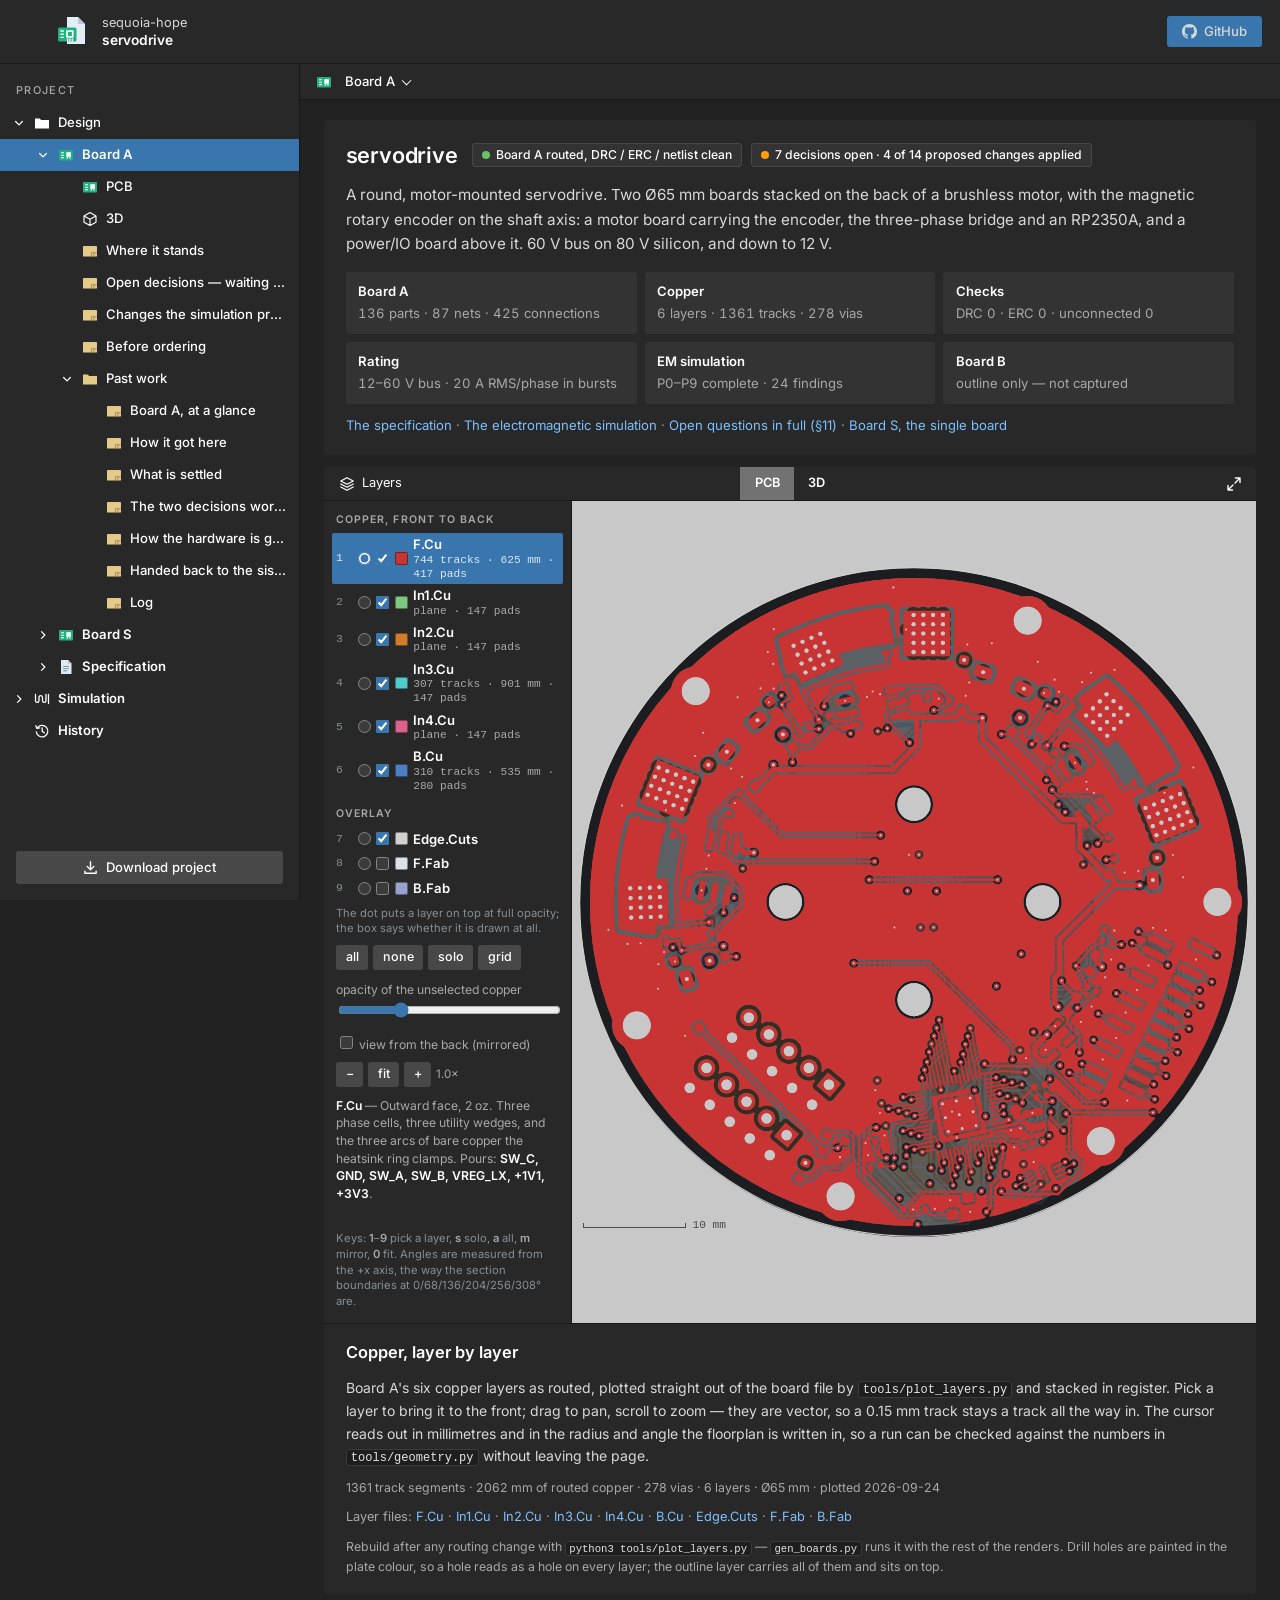
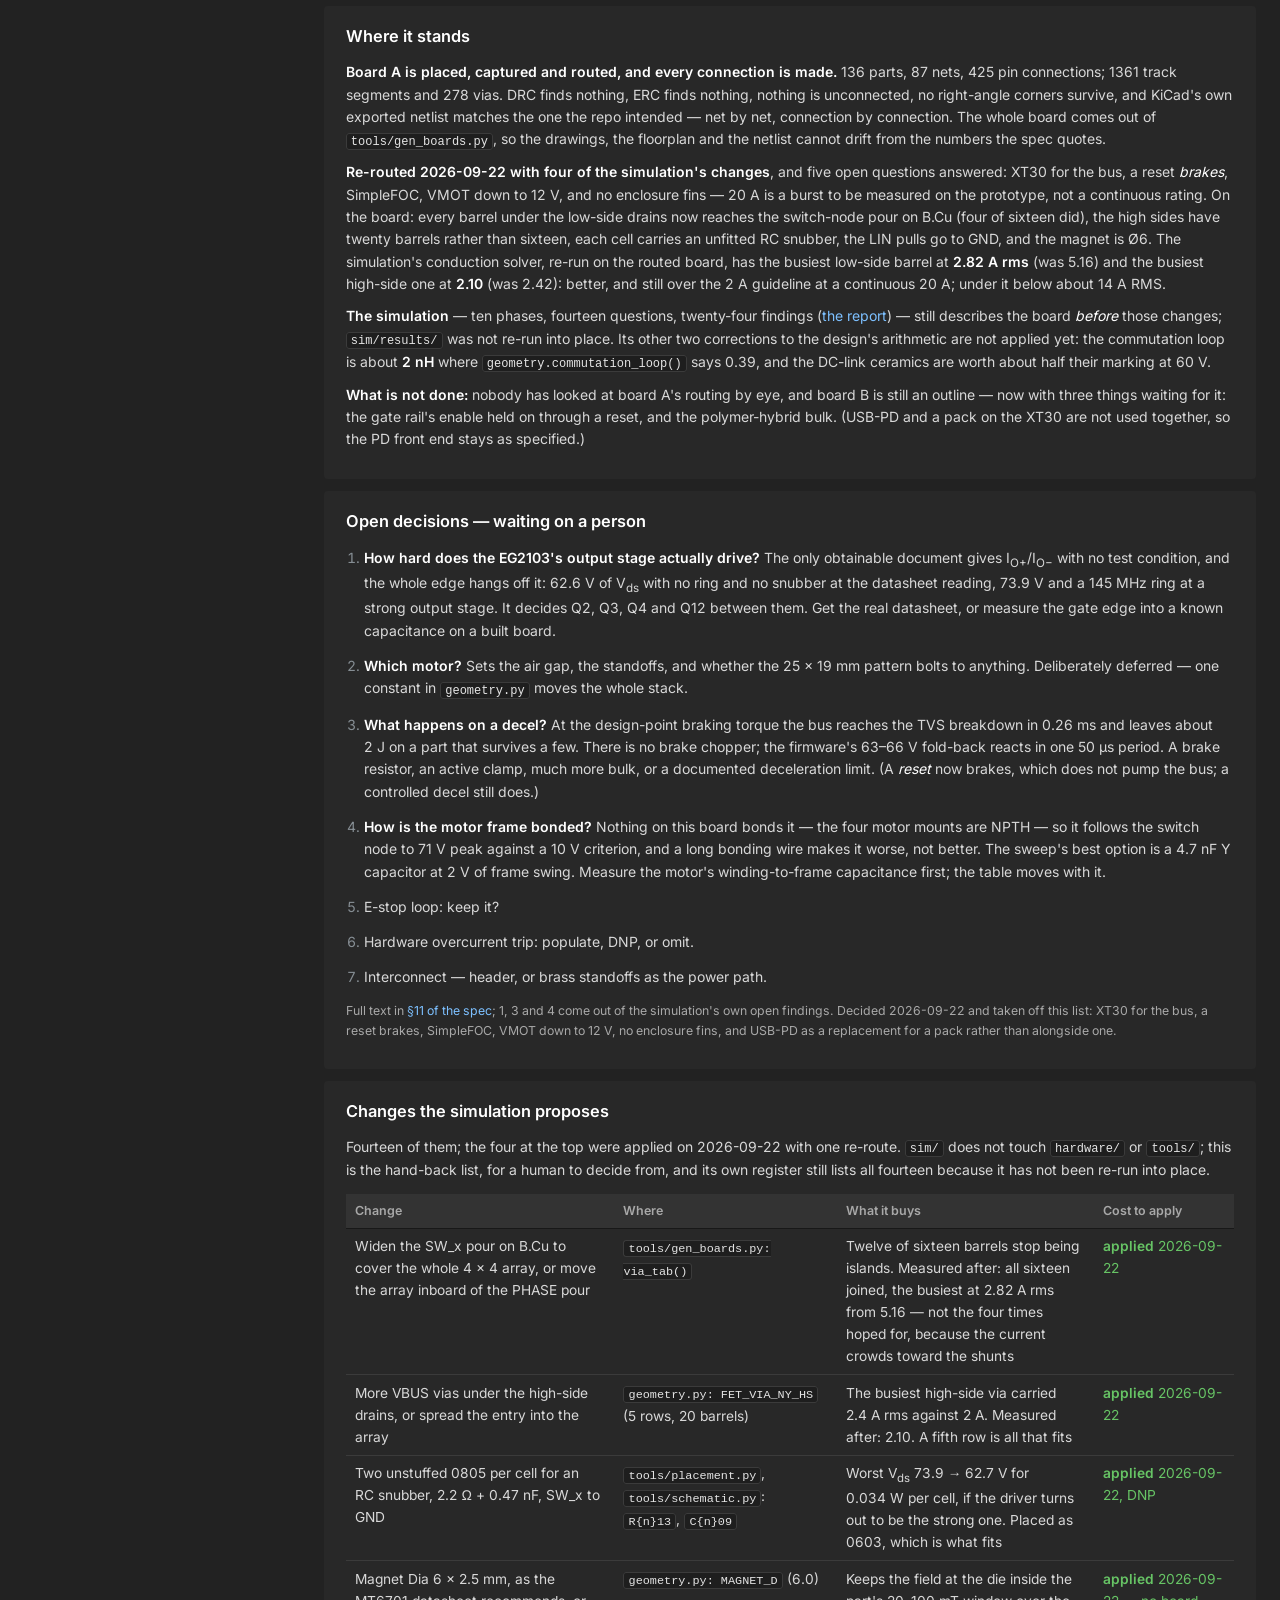
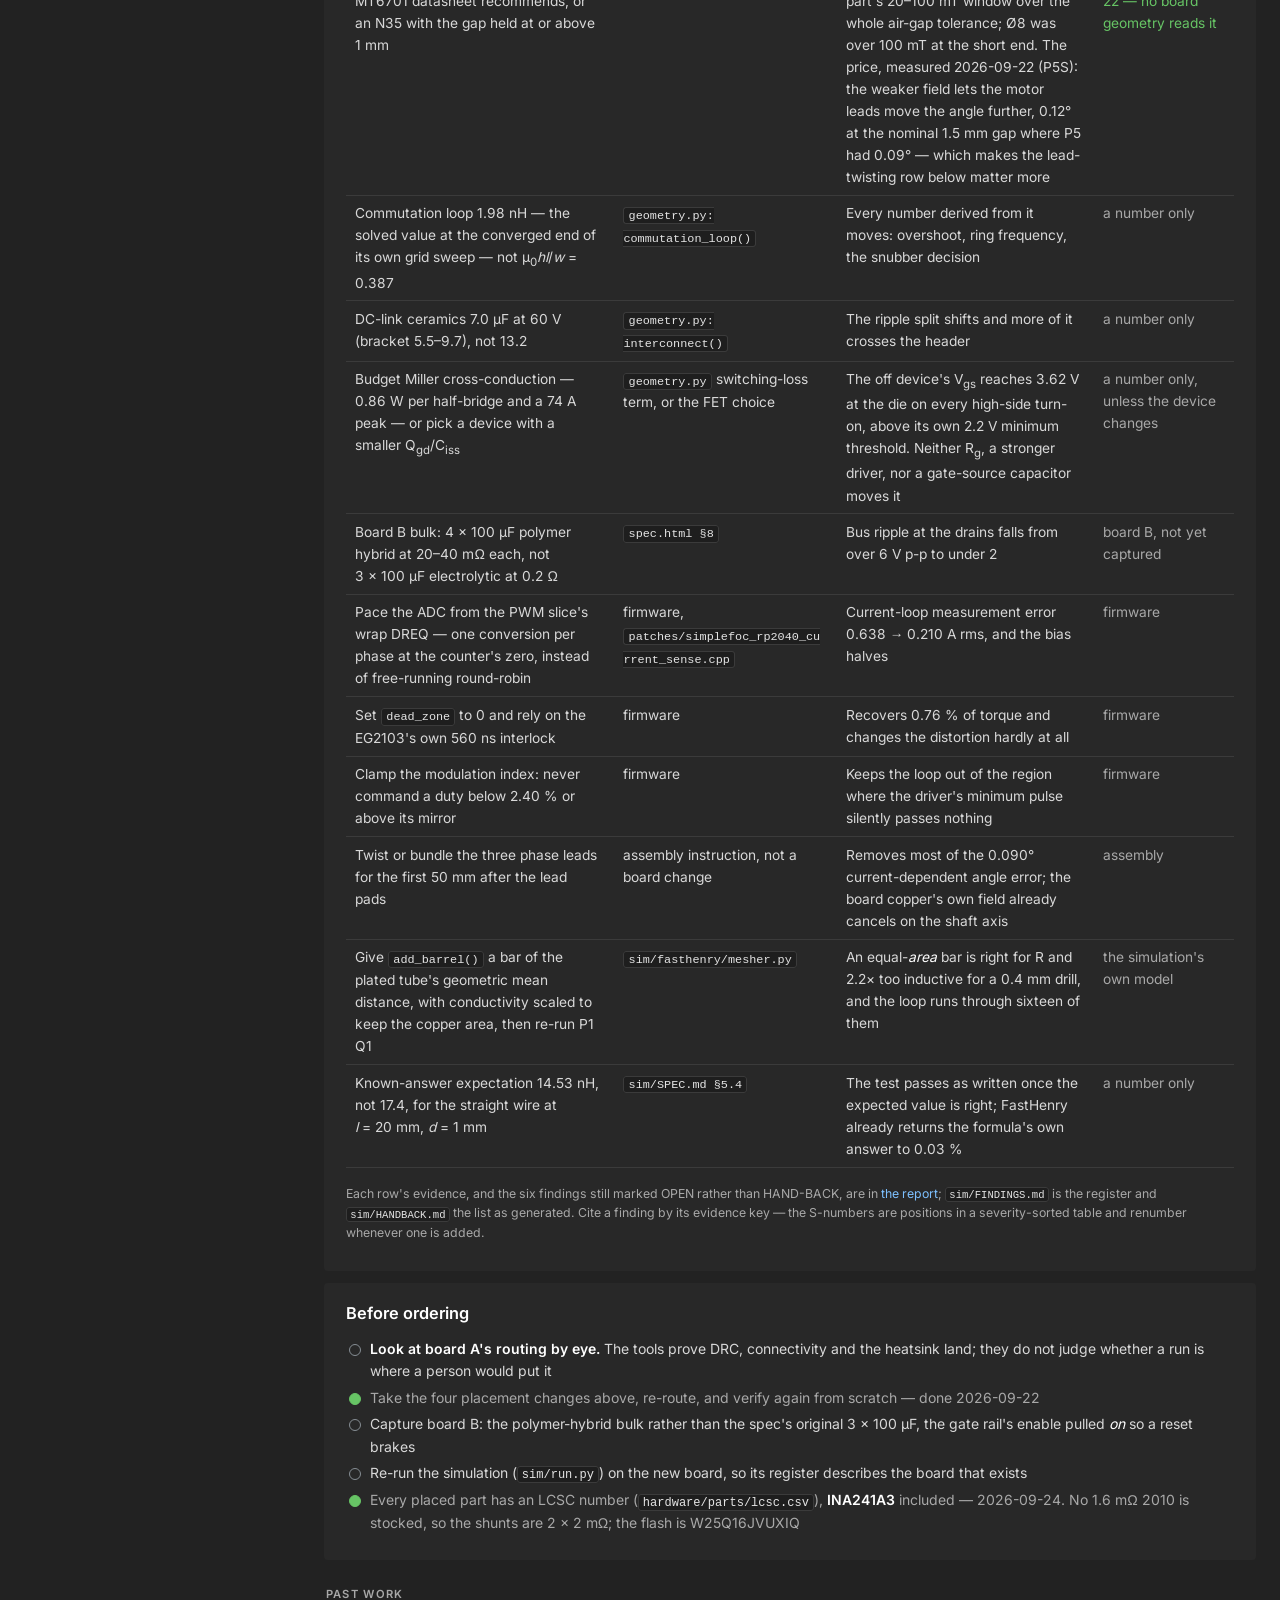
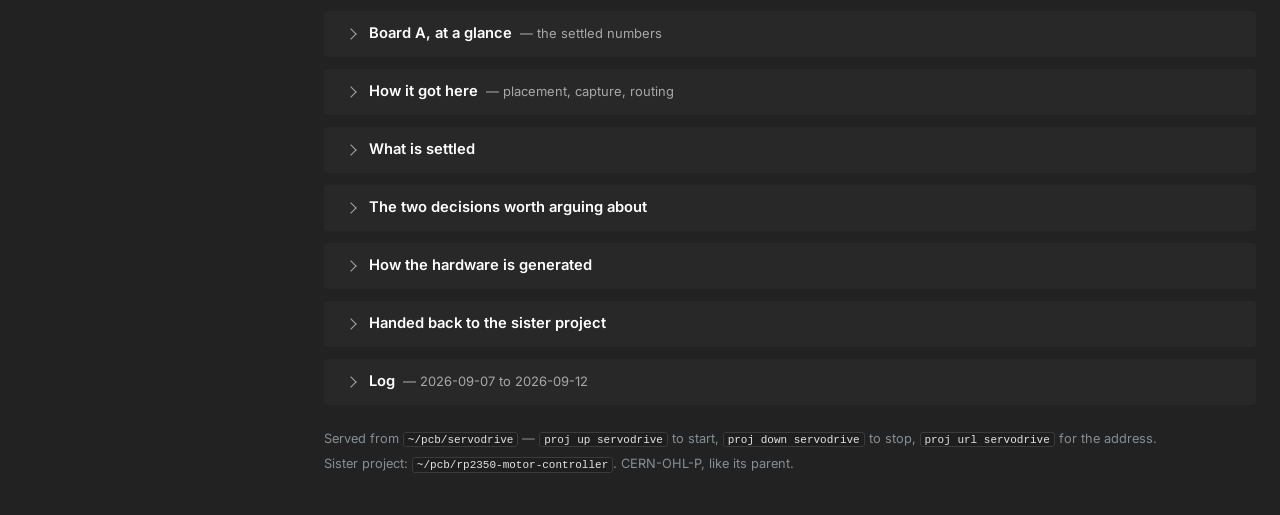
==== commit 8f9342f3: "Every placed part gets an LCSC number; 3D inductors and part colours fixed LCSC (hardware/parts/lcsc" ====
--- a/index.html
+++ b/index.html
@@ -119,17 +119,25 @@
             disabled spellcheck="false" autocomplete="off" title="a reference, e.g. U7"></label>
           <datalist id="b3-refs"></datalist>
         </div>
-        <div class="b3-stage" id="b3-stage">
-          <p class="b3-msg" id="b3-msg">The model loads when this part of the page is on screen.</p>
-          <div class="b3-tag" id="b3-tag" hidden></div>
+        <div class="b3-body">
+          <div class="b3-stage" id="b3-stage">
+            <p class="b3-msg" id="b3-msg">The model loads when this part of the page is on screen.</p>
+            <div class="b3-tag" id="b3-tag" hidden></div>
+          </div>
+          <aside class="b3-info" id="b3-info" aria-label="the selected part" hidden>
+            <div class="b3-ih"><b id="b3-iref"></b><button class="b3-x" id="b3-x"
+              title="close" aria-label="close the part pane">&times;</button></div>
+            <div class="b3-ib" id="b3-ib"></div>
+          </aside>
         </div>
       </div>
       <div class="vw-about">
         <h2>The board in 3D</h2>
         <p>Board A as routed, every part that has a model standing on it, exported through KiCad's
         own GLB exporter by <code>tools/export_3d.py</code>. Drag to turn it over, right-drag to pan,
-        scroll to zoom. Hover a part for its reference, value and footprint, click to keep it lit,
-        double-click or type a reference to fly to it. Turn off the mask to see the copper under it,
+        scroll to zoom. Hover a part for its reference, value and footprint; click it for the pane
+        on the right &mdash; what it is for, where it sits, how tall it stands, and the net on every
+        pin. Double-click or type a reference to fly to it. Turn off the mask to see the copper under it,
         the laminate to see both faces' copper at once; the edge view shows how tall each face
         stands.</p>
         <p class="cu-files b3-facts" id="b3-facts"></p>
@@ -346,8 +354,9 @@
       reset brakes</li>
       <li>Re-run the simulation (<code>sim/run.py</code>) on the new board, so its register
       describes the board that exists</li>
-      <li>Confirm <strong>INA241A3</strong> stock in TSOT-23-8 &mdash; A3 is the 50&nbsp;V/V
-      grade, not A2 &mdash; and the 1.6&nbsp;m&#8486; 2010 shunts</li>
+      <li class="done">Every placed part has an LCSC number (<code>hardware/parts/lcsc.csv</code>),
+      <strong>INA241A3</strong> included &mdash; 2026-09-24. No 1.6&nbsp;m&#8486; 2010 is stocked,
+      so the shunts are 2&nbsp;&#215;&nbsp;2&nbsp;m&#8486;; the flash is W25Q16JVUXIQ</li>
     </ul>
   </section>
 
@@ -371,8 +380,8 @@
         &plusmn;32 A of sense, 10.7 W if it were continuous</td></tr>
     <tr><th>CPU</th><td>RP2350A, QFN-60. Three PWM slices for three half-bridges; four ADC
         channels, all spoken for</td></tr>
-    <tr><th>Sensing</th><td>Two inline 0.8 m&#8486; shunts + <strong>INA241A3</strong> at
-        50 V/V = 40 mV/A → ±36.2 A, third phase reconstructed; bus voltage; FET
+    <tr><th>Sensing</th><td>Two inline 1.0 m&#8486; shunts (2 &#215; 2 m&#8486;) + <strong>INA241A3</strong> at
+        50 V/V = 50 mV/A → ±29.0 A, third phase reconstructed; bus voltage; FET
         temperature</td></tr>
     <tr><th>Gate drive</th><td>EG2103 on a 12 V rail — <em>not</em> the sister board's EG3113
         at 5 V, for two separate reasons. Six 4.7 k input pulls, which two errata made
@@ -480,12 +489,12 @@
       clipped on every cycle above 14.6 A RMS, and you cannot close a current loop on a clipped
       measurement. The first correction, 1.0 m&#8486; for &plusmn;32 A, was sized against the
       amplifier's <em>typical</em> output swing; the datasheet's worst case turns that into
-      &plusmn;29 A, which is 2.5% over the peak and not margin. The shunt is now
-      0.8 m&#8486; (2 &#215; 1.6 m&#8486;), 40 mV/A, <strong>&plusmn;36.2 A</strong> worst
-      case — 28% clear. And the part number was wrong too: the 50 V/V grade of INA241 is
-      <strong>A3</strong>, not A2. Consolation: desolder one of each pair and the precision
-      mode lands on exactly 80 mV/A, the sister board's scaling, so its firmware constants come
-      back after all.
+      &plusmn;29 A, which is 2.5% over the peak and not margin. The shunt became
+      0.8 m&#8486; (2 &#215; 1.6 m&#8486;), 40 mV/A, &plusmn;36.2 A worst case — 28% clear. And
+      the part number was wrong too: the 50 V/V grade of INA241 is <strong>A3</strong>, not A2.
+      <strong>Then sourcing undid it (2026-09-24):</strong> no 1.6 m&#8486; 2010 is stocked at
+      LCSC or JLCPCB, and the pair is 2 &#215; 2 m&#8486; &mdash; 1.0 m&#8486;, 50 mV/A,
+      <strong>&plusmn;29.0 A</strong>, the 2.5% again, taken knowingly.
     </div>
   </details>
 
--- a/style.css
+++ b/style.css
@@ -404,12 +404,17 @@
 }
 .b3-find input:focus { outline: none; border-color: var(--accent); }
 .b3-find input.bad { border-color: var(--warn); }
+/* the stage and the part pane share one box, so opening the pane narrows the
+   canvas and never changes the height of the page */
+.b3-body {
+  display: flex; width: 100%; aspect-ratio: 4 / 3; min-height: 0; overflow: hidden;
+  max-height: calc(100vh - var(--top) - var(--bar) - 5rem);
+}
 .b3-stage {
   position: relative; overflow: hidden; background: var(--canvas);
-  aspect-ratio: 4 / 3; max-height: calc(100vh - var(--top) - var(--bar) - 5rem);
-  width: 100%; touch-action: none;
-}
-.vw:fullscreen .b3-stage { aspect-ratio: auto; height: calc(100vh - 34px - 2.4rem); max-height: none; }
+  flex: 1; min-width: 0; touch-action: none;
+}
+.vw:fullscreen .b3-body { aspect-ratio: auto; height: calc(100vh - 34px - 2.4rem); max-height: none; }
 .b3-stage canvas { display: block; width: 100%; height: 100%; }
 .b3-msg {
   position: absolute; inset: 0; margin: 0; display: grid; place-items: center; padding: 1rem;
@@ -431,8 +436,56 @@
 .b3-tag span { display: block; color: var(--muted); font-size: .68rem; font-family: var(--mono); }
 .b3-facts .warn { color: var(--warn); }
 
+/* the part pane: A365's properties panel, docked on the canvas's right */
+.b3-info {
+  flex: none; width: 18.5rem; display: flex; flex-direction: column; min-height: 0;
+  background: var(--chrome); border-left: 1px solid var(--edge); font-size: .8rem;
+}
+.b3-info[hidden] { display: none; }
+.b3-ih {
+  display: flex; align-items: center; justify-content: space-between; gap: .5rem;
+  padding: .6rem .6rem .55rem .95rem; border-bottom: 1px solid var(--line);
+}
+.b3-ih b { font-size: .95rem; font-family: var(--mono); }
+.b3 .b3-x {
+  background: none; color: var(--muted); font-size: 1.15rem; line-height: 1; padding: .1rem .35rem;
+}
+.b3 .b3-x:hover { background: var(--btn); color: #fff; }
+.b3-ib {
+  flex: 1; min-height: 0; overflow-y: auto; padding: 0 .95rem 1rem;
+  scrollbar-width: thin; scrollbar-color: var(--btn) transparent;
+}
+.b3-ib dl {
+  display: grid; grid-template-columns: 5.4rem minmax(0, 1fr); gap: .45rem .6rem;
+  margin: 0; padding: .8rem 0; border-bottom: 1px solid var(--line);
+}
+.b3-ib dt { color: #fff; font-weight: 600; }
+.b3-ib dd { margin: 0; color: var(--fg); overflow-wrap: anywhere; }
+.b3-ib dd small { display: block; color: var(--muted); font-size: .72rem; line-height: 1.4; margin-top: .1rem; }
+.b3-ib dl.par dt { font-weight: 500; color: var(--muted); text-align: right; }
+.b3-ib h4 {
+  margin: .85rem 0 .35rem; color: #fff; font-size: .8rem; font-weight: 600;
+  display: flex; justify-content: space-between;
+}
+.b3-ib h4 span { color: var(--muted); font-weight: 500; }
+.b3-ib h4 + dl { padding-top: .15rem; }
+.b3-ib .mono { font-family: var(--mono); font-size: .76rem; }
+.b3-ib a[target=_blank]::after { content: "\2197"; font-size: .8em; margin-left: .15em; }
+.b3-ib a.b3-alt { font-size: .72rem; margin-left: .35rem; }
+.b3-dnp {
+  display: inline-block; margin-left: .4rem; padding: 0 .35rem; border-radius: 2px;
+  font-size: .66rem; font-weight: 600; color: #1e1e1e; background: var(--warn); vertical-align: .08em;
+}
+table.b3-pins { margin: 0; font-size: .74rem; font-family: var(--mono); }
+table.b3-pins td { padding: .14rem .45rem; border-bottom: 1px solid #313131; }
+table.b3-pins td:first-child { color: var(--muted); width: 3.2rem; padding-left: .2rem; }
+.b3-nc { color: var(--dim); font-style: italic; font-family: Inter, system-ui, sans-serif; }
+.b3-empty { color: var(--muted); margin: 1rem 0; }
+
 @media (max-width: 760px) {
-  .b3-stage { aspect-ratio: 1 / 1; }
+  .b3-body { flex-direction: column; aspect-ratio: auto; max-height: none; overflow: visible; }
+  .b3-stage { flex: none; aspect-ratio: 1 / 1; }
+  .b3-info { width: auto; height: 22rem; border-left: 0; border-top: 1px solid var(--edge); }
   .b3-find { margin-left: 0; }
 }
 
@@ -533,6 +586,10 @@
   .a3-top .a3-btn span { display: none; }
   .a3-bar .a3-page { display: none; }
 }
+@media (max-width: 760px) {
+  /* a wide table scrolls inside its card rather than widening the page */
+  main table:not(.b3-pins) { display: block; overflow-x: auto; }
+}
 @media (max-width: 560px) {
   main, footer { padding: 0 .75rem; }
   header { padding: 1rem; width: calc(100% - 1.5rem); }
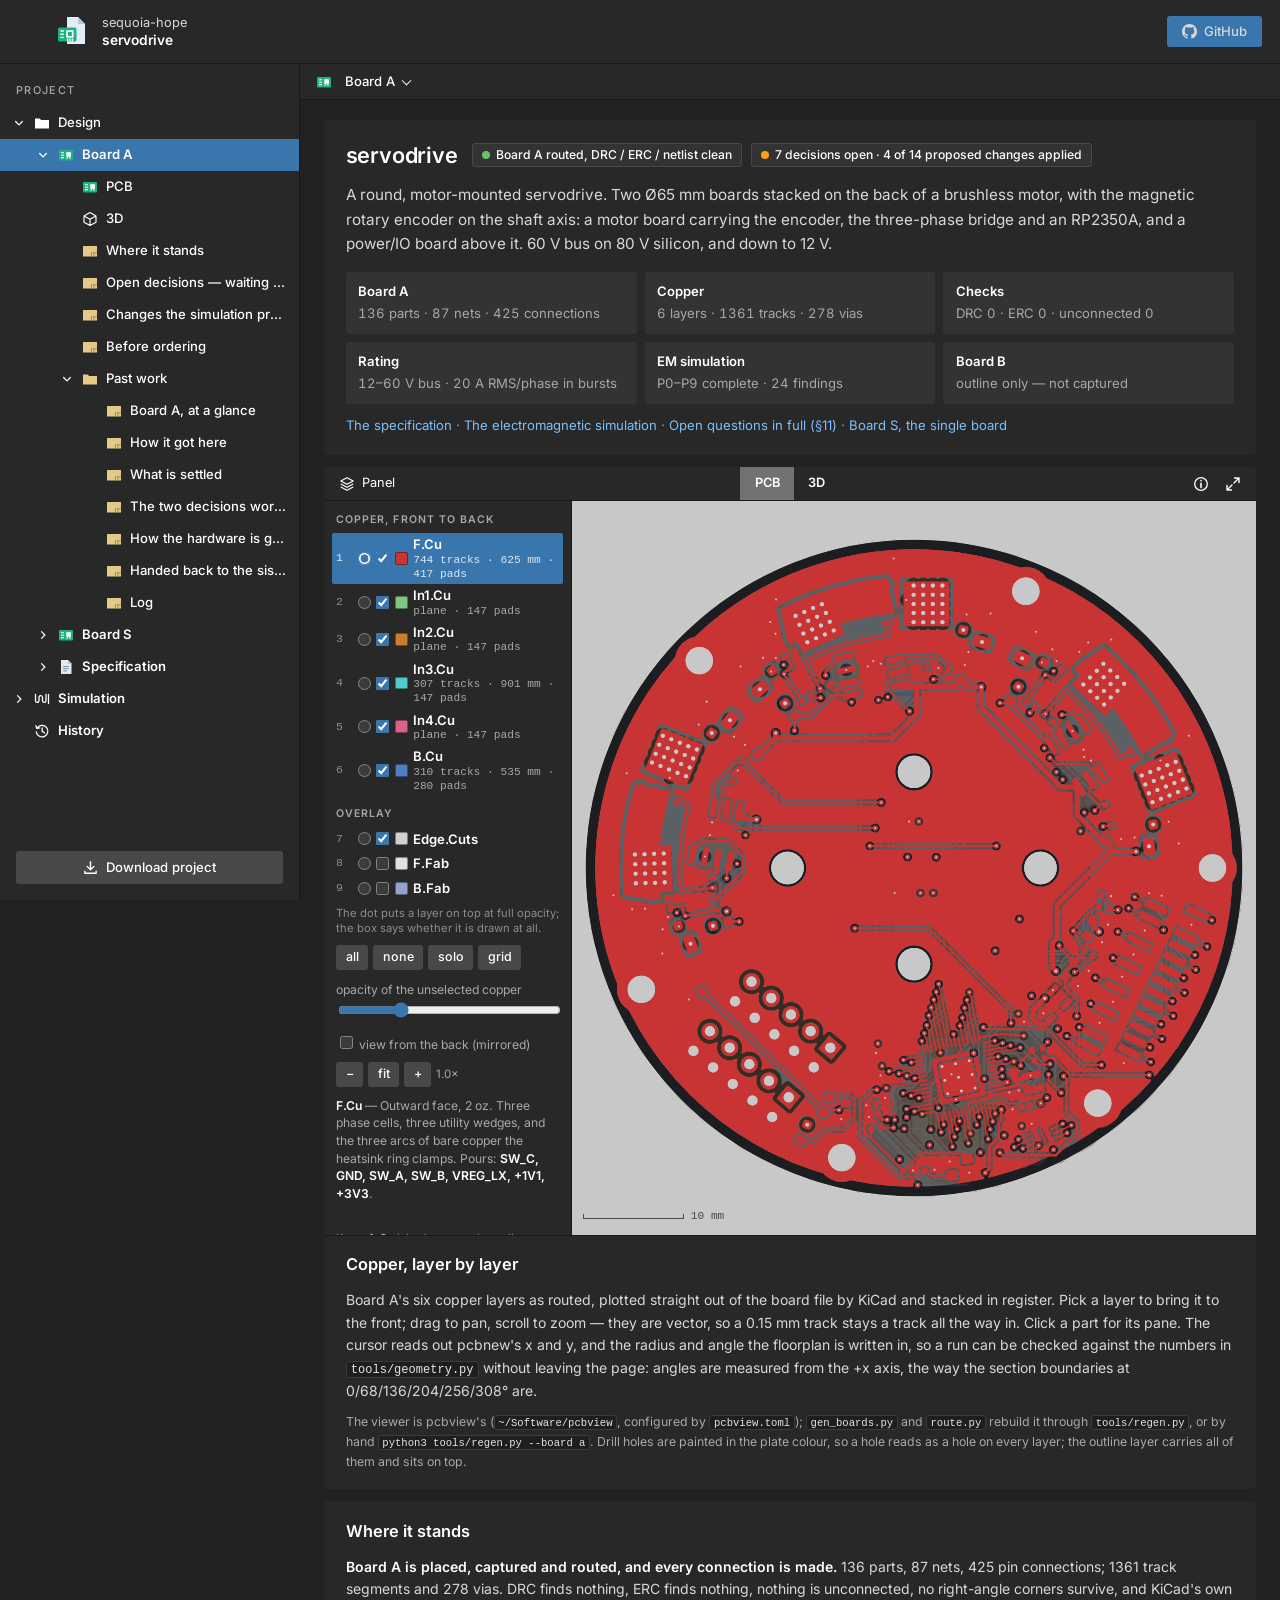
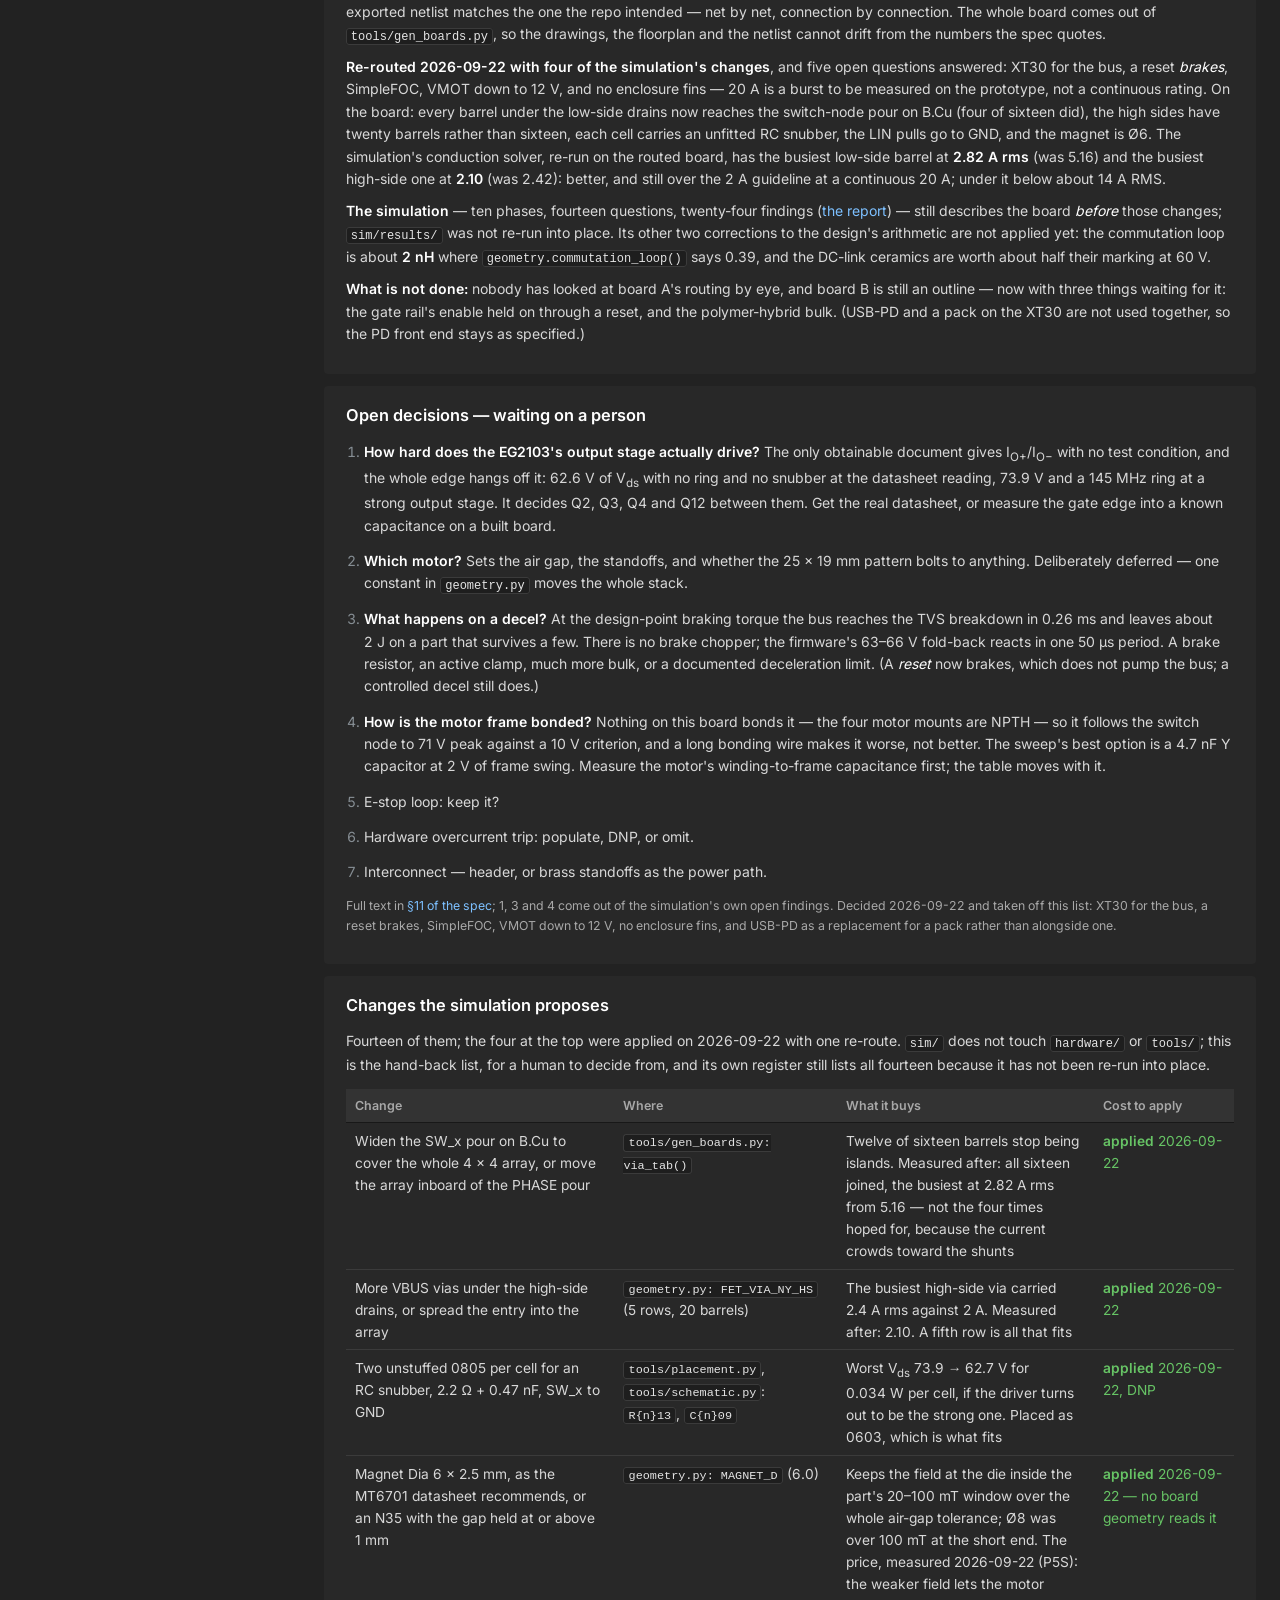
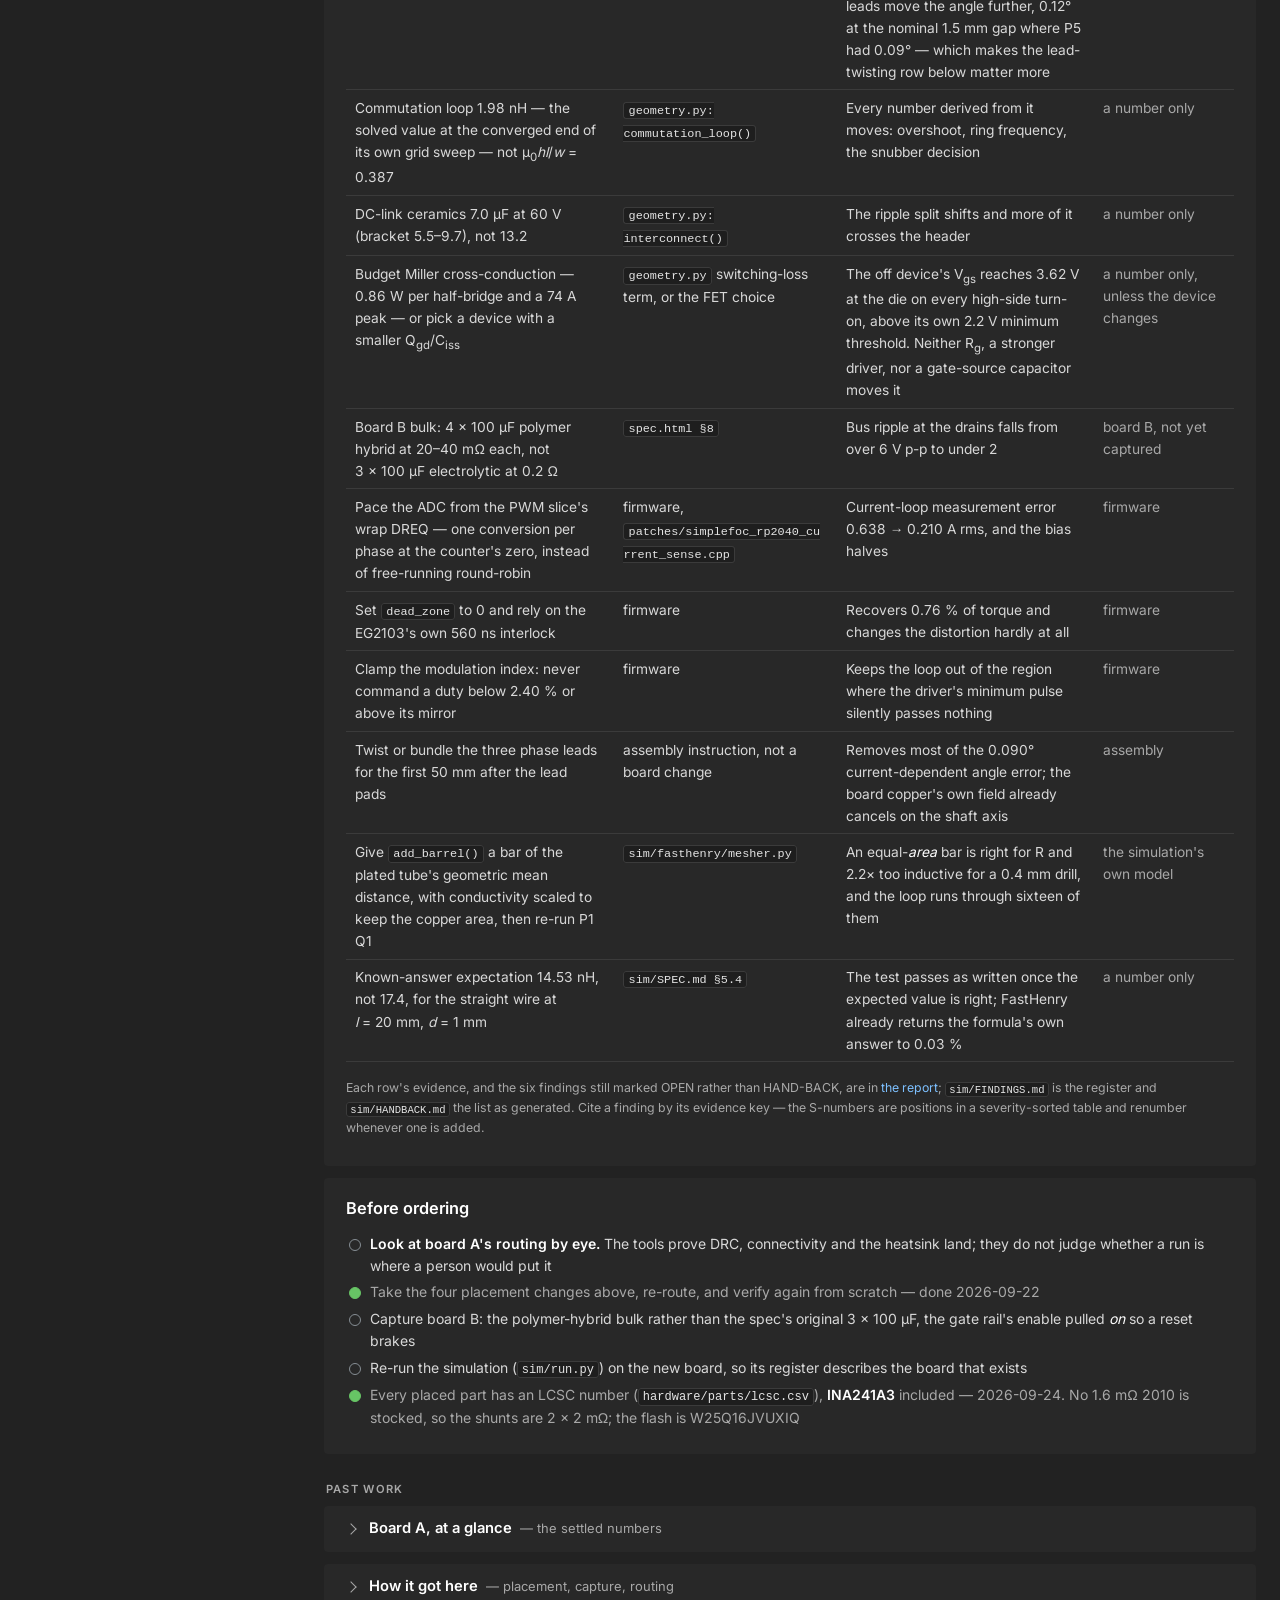
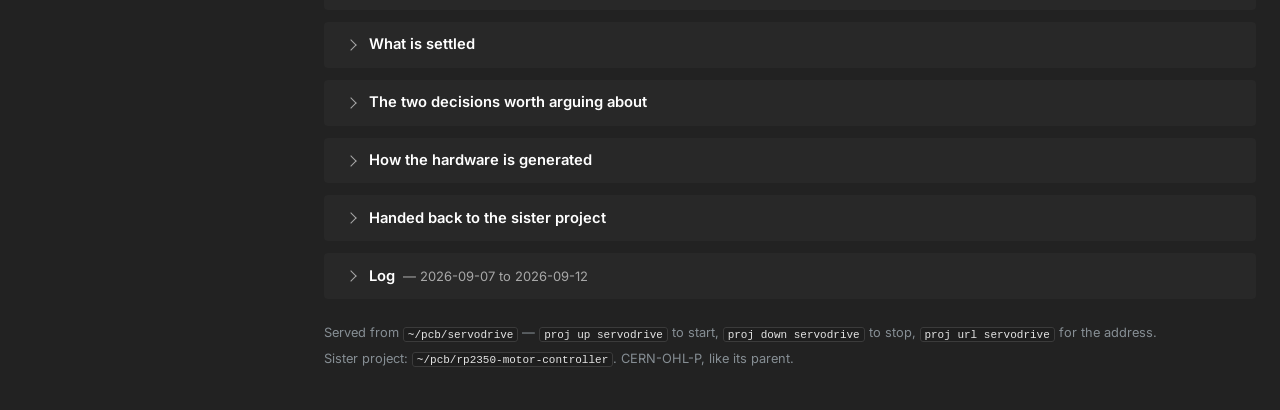
==== commit 85be97e5: "Board pages: the viewer is pcbview's now, not this project's own copy The SCH / PCB / 3D viewer on i" ====
--- a/index.html
+++ b/index.html
@@ -36,117 +36,139 @@
 
 <main>
 
-  <section class="vw" aria-label="Board A: PCB and 3D">
-    <div class="vw-bar">
-      <div class="vw-left"><button data-vw="layers" data-icon="layers" aria-pressed="true"
-        title="show or hide the layer list"><span>Layers</span></button></div>
-      <div class="vw-tabs" role="tablist" aria-label="view">
-        <button role="tab" data-tab="copper" aria-controls="copper" aria-selected="true">PCB</button>
-        <button role="tab" data-tab="board3d" aria-controls="board3d" aria-selected="false">3D</button>
-      </div>
-      <div class="vw-tools"><button data-vw="full" data-icon="full" title="full screen"
-        aria-label="full screen"></button></div>
+<!-- pcbview:begin -->
+<!-- written by pcbview (python3 -m pcbview build pcbview.toml): change the config, not this -->
+<link rel="stylesheet" href="viewer/assets/viewer.css">
+<section class="vw" data-pv-embed aria-label="Board A: schematic, PCB and 3D">
+  <div class="vw-bar">
+    <div class="vw-left"><button data-vw="layers" aria-pressed="true"
+      title="show or hide the side panel"><svg viewBox="0 0 16 16" aria-hidden="true"><path d="M8 1.8 14.2 5 8 8.2 1.8 5z" fill="none" stroke="currentColor" stroke-width="1.2" stroke-linejoin="round"/><path d="M1.8 8 8 11.2 14.2 8M1.8 11 8 14.2 14.2 11" fill="none" stroke="currentColor" stroke-width="1.2" stroke-linejoin="round"/></svg><span>Panel</span></button></div>
+    <div class="vw-tabs" role="tablist" aria-label="view"><button role="tab" data-tab="copper" aria-controls="copper" aria-selected="true">PCB</button><button role="tab" data-tab="board3d" aria-controls="board3d" aria-selected="false">3D</button></div>
+    <div class="vw-tools">
+      <button data-vw="info" title="about this board" aria-label="about this board"><svg viewBox="0 0 16 16" aria-hidden="true"><circle cx="8" cy="8" r="6.3" fill="none" stroke="currentColor" stroke-width="1.3"/><path d="M8 7.2v4.2M8 4.6v.1" stroke="currentColor" stroke-width="1.6" stroke-linecap="round"/></svg></button>
+      <button data-vw="full" title="full screen" aria-label="full screen"><svg viewBox="0 0 16 16" aria-hidden="true"><path d="M9.5 2h4.5v4.5M14 2 9 7M6.5 14H2V9.5M2 14l5-5" fill="none" stroke="currentColor" stroke-width="1.4" stroke-linecap="round" stroke-linejoin="round"/></svg></button>
     </div>
-
-    <div class="vw-panel" id="copper" data-dir="img/layers/a/" role="tabpanel">
-      <div class="cu">
-        <div class="cu-panel">
-          <div id="cu-layers"></div>
-          <p class="cu-hint" style="margin-top:.3rem">The dot puts a layer on top at full
-          opacity; the box says whether it is drawn at all.</p>
-          <div class="cu-row">
-            <button data-act="all" title="show every layer">all</button>
-            <button data-act="none" title="show only the selected layer">none</button>
-            <button data-act="solo" title="selected layer and the outline only">solo</button>
-            <button data-act="grid" title="the six layers side by side">grid</button>
-          </div>
-          <label class="cu-ctl">opacity of the unselected copper
-            <input type="range" id="cu-dim" min="0" max="60" value="16"></label>
-          <label class="cu-ctl"><input type="checkbox" id="cu-mirror">
-            view from the back (mirrored)</label>
-          <div class="cu-row">
-            <button data-act="out" title="zoom out">&minus;</button>
-            <button data-act="fit" title="fit the board">fit</button>
-            <button data-act="in" title="zoom in">+</button>
-            <span class="sub" id="cu-zoom">1.0&times;</span>
-          </div>
-          <p class="cu-note" id="cu-note"></p>
-          <p class="cu-read" id="cu-read"></p>
-          <p class="cu-hint">Keys: <b>1</b>&ndash;<b>9</b> pick a layer, <b>s</b> solo,
-          <b>a</b> all, <b>m</b> mirror, <b>0</b> fit. Angles are measured from the +x axis, the
-          way the section boundaries at 0/68/136/204/256/308&deg; are.</p>
+  </div>
+  
+  
+  <div class="vw-panel" id="copper" data-dir="viewer/a/layers/" data-parts="viewer/a/3d/parts.json" role="tabpanel">
+    <div class="cu">
+      <div class="cu-panel">
+        <div id="cu-layers"></div>
+        <p class="cu-hint" style="margin-top:.3rem">The dot puts a layer on top at full
+        opacity; the box says whether it is drawn at all.</p>
+        <div class="cu-row">
+          <button data-act="all" title="show every layer">all</button>
+          <button data-act="none" title="show only the selected layer">none</button>
+          <button data-act="solo" title="the selected layer and the outline only">solo</button>
+          <button data-act="grid" title="the copper layers side by side">grid</button>
         </div>
-        <div class="cu-canvas">
-          <div id="cu-stack">
-            <div class="cu-plate" id="cu-plate">
-              <div class="cu-pan" id="cu-pan"><div class="cu-flip" id="cu-flip"></div></div>
-              <div class="cu-scale"><i id="cu-bar"></i><span id="cu-barlab"></span></div>
-              <div class="cu-back" id="cu-back"></div>
-            </div>
-          </div>
-          <div class="cu-grid" id="cu-gridbox" hidden></div>
+        <label class="cu-ctl">opacity of the unselected copper
+          <input type="range" id="cu-dim" min="0" max="60" value="16"></label>
+        <label class="cu-ctl"><input type="checkbox" id="cu-mirror">
+          view from the back (mirrored)</label>
+        <div class="cu-row">
+          <button data-act="out" title="zoom out">&minus;</button>
+          <button data-act="fit" title="fit the board">fit</button>
+          <button data-act="in" title="zoom in">+</button>
+          <span class="sub" id="cu-zoom">1.0&times;</span>
         </div>
-      </div>
-      <div class="vw-about">
-        <h2>Copper, layer by layer</h2>
-        <p>Board A's six copper layers as routed, plotted straight out of the board file by
-        <code>tools/plot_layers.py</code> and stacked in register. Pick a layer to bring it to the
-        front; drag to pan, scroll to zoom &mdash; they are vector, so a 0.15&nbsp;mm track stays a
-        track all the way in. The cursor reads out in millimetres and in the radius and angle the
-        floorplan is written in, so a run can be checked against the numbers in
-        <code>tools/geometry.py</code> without leaving the page.</p>
-        <p class="sub" id="cu-stats"></p>
-        <p class="cu-files" id="cu-files"></p>
-        <p class="sub" id="cu-fallback"></p>
-        <p class="sub">Rebuild after any routing change with
-        <code>python3 tools/plot_layers.py</code> &mdash; <code>gen_boards.py</code> runs it with
-        the rest of the renders. Drill holes are painted in the plate colour, so a hole reads as a
-        hole on every layer; the outline layer carries all of them and sits on top.</p>
-      </div>
+        <p class="cu-note" id="cu-note"></p>
+        <p class="cu-read" id="cu-read"></p>
+        <p class="cu-hint">Keys: <b>1</b>&ndash;<b>9</b> pick a layer, <b>s</b> solo,
+        <b>a</b> all, <b>m</b> mirror, <b>0</b> fit. Click a part for its pane;
+        coordinates are pcbnew&rsquo;s, in millimetres.</p>
+        <p class="cu-hint" id="cu-stats"></p>
+      </div>
+      <div class="cu-canvas">
+        <div class="cu-plate" id="cu-plate">
+          <div class="cu-pan" id="cu-pan"><div class="cu-flip" id="cu-flip"></div></div>
+          <div class="cu-scale"><i id="cu-bar"></i><span id="cu-barlab"></span></div>
+          <div class="cu-back" id="cu-back"></div>
+          <p class="b3-msg" id="cu-fallback" hidden></p>
+        </div>
+        <div class="cu-grid" id="cu-gridbox" hidden></div>
+      </div>
+      <aside class="b3-info pv-pane" id="cu-info" aria-label="the selected part" hidden>
+        <div class="b3-ih"><b class="pv-iref"></b><button class="b3-x" title="close"
+          aria-label="close the part pane">&times;</button></div>
+        <div class="b3-ib pv-ib"></div>
+      </aside>
     </div>
-
-    <div class="vw-panel" id="board3d" data-model="img/3d/a" role="tabpanel" hidden>
-      <div class="b3">
-        <div class="b3-bar">
-          <div class="cu-row" role="group" aria-label="view">
-            <button data-view="front" title="the outward face, as pcbnew draws it">front</button>
-            <button data-view="back" title="the motor-facing face, turned over left to right">back</button>
-            <button data-view="tilt" title="from the front, tilted towards you">tilted</button>
-            <button data-view="edge" title="edge on: how tall each face stands">edge</button>
-          </div>
-          <div class="b3-layers" id="b3-layers"></div>
-          <label class="b3-find">find <input id="b3-find" list="b3-refs" placeholder="U7"
-            disabled spellcheck="false" autocomplete="off" title="a reference, e.g. U7"></label>
-          <datalist id="b3-refs"></datalist>
+  </div>
+  
+  <div class="vw-panel" id="board3d" data-dir="viewer/a/3d/" role="tabpanel" hidden>
+    <div class="b3">
+      <div class="b3-bar">
+        <div class="cu-row" role="group" aria-label="view">
+          <button data-view="front" title="the front face, as pcbnew draws it">front</button>
+          <button data-view="back" title="the back face, turned over left to right">back</button>
+          <button data-view="tilt" title="from the front, tilted towards you">tilted</button>
+          <button data-view="edge" title="edge on: how tall each face stands">edge</button>
         </div>
-        <div class="b3-body">
-          <div class="b3-stage" id="b3-stage">
-            <p class="b3-msg" id="b3-msg">The model loads when this part of the page is on screen.</p>
-            <div class="b3-tag" id="b3-tag" hidden></div>
-          </div>
-          <aside class="b3-info" id="b3-info" aria-label="the selected part" hidden>
-            <div class="b3-ih"><b id="b3-iref"></b><button class="b3-x" id="b3-x"
-              title="close" aria-label="close the part pane">&times;</button></div>
-            <div class="b3-ib" id="b3-ib"></div>
-          </aside>
+        <div class="b3-layers" id="b3-layers"></div>
+        <label class="b3-find">find <input id="b3-find" list="b3-refs" placeholder="U1"
+          disabled spellcheck="false" autocomplete="off" title="a reference, e.g. U1"></label>
+        <datalist id="b3-refs"></datalist>
+      </div>
+      <div class="b3-body">
+        <div class="b3-stage" id="b3-stage">
+          <p class="b3-msg" id="b3-msg">The model loads when this tab is open.</p>
+          <div class="b3-tag" id="b3-tag" hidden></div>
         </div>
-      </div>
-      <div class="vw-about">
-        <h2>The board in 3D</h2>
-        <p>Board A as routed, every part that has a model standing on it, exported through KiCad's
-        own GLB exporter by <code>tools/export_3d.py</code>. Drag to turn it over, right-drag to pan,
-        scroll to zoom. Hover a part for its reference, value and footprint; click it for the pane
-        on the right &mdash; what it is for, where it sits, how tall it stands, and the net on every
-        pin. Double-click or type a reference to fly to it. Turn off the mask to see the copper under it,
-        the laminate to see both faces' copper at once; the edge view shows how tall each face
-        stands.</p>
-        <p class="cu-files b3-facts" id="b3-facts"></p>
-        <p class="sub">Rebuild after any change to the board with <code>python3 tools/export_3d.py</code>
-        &mdash; <code>gen_boards.py</code> and <code>route.py</code> run it with the layer plots.
-        Board S is in the same viewer on <a href="single.html#board3d">its own page</a>.</p>
-      </div>
+        <aside class="b3-info pv-pane" id="b3-info" aria-label="the selected part" hidden>
+          <div class="b3-ih"><b class="pv-iref"></b><button class="b3-x" title="close"
+            aria-label="close the part pane">&times;</button></div>
+          <div class="b3-ib pv-ib"></div>
+        </aside>
+      </div>
+      <p class="b3-facts" id="b3-facts"></p>
     </div>
-  </section>
+  </div>
+  
+  <div class="vw-panel pv-over" id="overview" role="tabpanel" hidden>
+    <div class="pv-card">
+      <h1>Board A</h1>
+      <p class="pv-lede">The power board of the two-board servodrive: three phase cells, the RP2350A and the MT6701 encoder on a Ø65 mm six-layer board that bolts to the back of the motor.</p>
+      <dl class="pv-facts"><dt>Source</dt><dd><code>hardware/motor_board/servodrive_A.kicad_pcb</code></dd><dt>Board</dt><dd>&Oslash;65 mm<small>6 copper layers, 1.6 mm thick</small></dd><dt>Parts</dt><dd>140 footprints<small>82 on the front, 58 on the back</small></dd><dt>Copper</dt><dd>87 nets, 1,361 track segments, 278 vias<small>2,062 mm of routed track</small></dd><dt>3D</dt><dd>120 of 140 parts drawn from a model<small>3 through an older KiCad&rsquo;s library variable (<code>${KICAD6_3DMODEL_DIR}</code> and so on), read as KiCad 9&rsquo;s library</small><small>L701 with a stand-in from the project file</small><small>20 name no model (H1&ndash;H4, H10&ndash;H15, J1&ndash;J3, TL1&ndash;TL3, TP1&ndash;TP4)</small></dd></dl>
+      <p class="cu-hint">Built 2026-09-28 17:43 by pcbview from the KiCad files above:
+      <code>python3 -m pcbview build pcbview.toml</code>. Nothing here is drawn by hand &mdash; the layer plots, the model and the
+      sheets are KiCad&rsquo;s own exports.</p>
+    </div>
+  </div>
+</section>
+<script src="viewer/assets/parts.js" defer></script>
+<script src="viewer/assets/viewer.js" defer></script>
+<script src="viewer/assets/copper.js" defer></script>
+<script src="viewer/assets/sch.js" defer></script>
+<script type="importmap">{"imports": {"three": "./viewer/assets/vendor/three.module.js"}}</script>
+<script type="module" src="viewer/assets/board3d.js"></script>
+<!-- pcbview:end -->
+  <div class="vw-about" data-pv-note="copper">
+    <h2>Copper, layer by layer</h2>
+    <p>Board A's six copper layers as routed, plotted straight out of the board file by KiCad
+    and stacked in register. Pick a layer to bring it to the front; drag to pan, scroll to zoom
+    &mdash; they are vector, so a 0.15&nbsp;mm track stays a track all the way in. Click a part for
+    its pane. The cursor reads out pcbnew's x and y, and the radius and angle the floorplan is
+    written in, so a run can be checked against the numbers in <code>tools/geometry.py</code>
+    without leaving the page: angles are measured from the +x axis, the way the section
+    boundaries at 0/68/136/204/256/308&deg; are.</p>
+    <p class="sub">The viewer is pcbview's (<code>~/Software/pcbview</code>, configured by
+    <code>pcbview.toml</code>); <code>gen_boards.py</code> and <code>route.py</code> rebuild it
+    through <code>tools/regen.py</code>, or by hand <code>python3 tools/regen.py --board a</code>.
+    Drill holes are painted in the plate colour, so a hole reads as a hole on every layer; the
+    outline layer carries all of them and sits on top.</p>
+  </div>
+  <div class="vw-about" data-pv-note="board3d" hidden>
+    <h2>The board in 3D</h2>
+    <p>Board A as routed, every part that has a model standing on it, exported through KiCad's
+    own GLB exporter. Drag to turn it over, right-drag to pan, scroll to zoom. Hover a part for
+    its reference, value and footprint; click it for the pane on the right &mdash; what it is for,
+    where it sits, how tall it stands, and the net on every pin. Double-click or type a reference
+    to fly to it. Turn off the mask to see the copper under it, the laminate to see both faces'
+    copper at once; the edge view shows how tall each face stands.</p>
+    <p class="sub">Board S is in the same viewer on <a href="single.html#board3d">its own page</a>.</p>
+  </div>
 
   <section>
     <h2>Where it stands</h2>
@@ -789,11 +811,5 @@
   <p>Sister project: <code>~/pcb/rp2350-motor-controller</code>. CERN-OHL-P, like its parent.</p>
 </footer>
 
-<script src="copper.js"></script>
-<script type="importmap">
-{"imports": {"three": "./vendor/three.module.js"}}
-</script>
-<script type="module" src="board3d.js"></script>
-
 </body>
 </html>
--- a/style.css
+++ b/style.css
@@ -245,249 +245,30 @@
 .entry > :last-child { margin-bottom: 0; }
 .entry p:first-of-type { margin-top: 0; }
 
-/* ---- buttons, A365's secondary and primary ---- */
-.cu button, .b3 button, .a3-btn, .vw-tools button {
+/* ---- buttons, A365's secondary and primary (the shell's; the viewer has its own) ---- */
+.a3-btn {
   font: inherit; font-size: .78rem; font-weight: 500; color: #fff; background: var(--btn);
   border: 0; border-radius: 3px; padding: .2rem .6rem; cursor: pointer; line-height: 1.5;
 }
-.cu button:hover, .b3 button:hover, .a3-btn:hover, .vw-tools button:hover {
-  background: var(--btn-hi); text-decoration: none;
-}
-.cu button.on, .b3 button.on, .a3-btn.primary { background: var(--accent); }
-.cu button.on:hover, .b3 button.on:hover, .a3-btn.primary:hover { background: var(--accent-hi); }
+.a3-btn:hover { background: var(--btn-hi); text-decoration: none; }
+.a3-btn.primary { background: var(--accent); }
+.a3-btn.primary:hover { background: var(--accent-hi); }
 input[type=range], input[type=checkbox], input[type=radio] { accent-color: var(--accent); }
 
-/* ---- the viewer: one card, A365's SCH / PCB / 3D tab strip on top ----
-   Two panels, copper (copper.js) and 3D (board3d.js), on the grey canvas the
-   A365 viewer draws boards on. */
-section.vw { padding: 0; overflow: hidden; }
-.vw-bar {
-  display: grid; grid-template-columns: 1fr auto 1fr; align-items: stretch;
-  height: 34px; background: var(--chrome); border-bottom: 1px solid var(--edge);
-}
-.vw-left, .vw-tools { display: flex; align-items: center; gap: .4rem; padding: 0 .6rem; }
-.vw-tools { justify-content: flex-end; }
-.vw-left button {
-  display: inline-flex; align-items: center; gap: .45rem; font: inherit; font-size: .8rem;
-  color: #fff; background: none; border: 0; padding: .2rem .35rem; border-radius: 3px;
-  cursor: pointer;
-}
-.vw-left button:hover { background: var(--btn); }
-.vw-left button[hidden], .vw-tools button[hidden] { display: none; }
-.vw-left button[aria-pressed=false] { color: var(--muted); }
-.vw-left svg, .vw-tools svg { width: 16px; height: 16px; flex: none; }
-.vw-tools button { background: none; padding: .25rem; display: inline-flex; }
-.vw-tabs { display: flex; }
-.vw-tabs button {
-  font: inherit; font-size: .8rem; font-weight: 600; color: #fff; background: none;
-  border: 0; padding: 0 .9rem; cursor: pointer;
-}
-.vw-tabs button:hover { background: var(--btn); }
-.vw-tabs button[aria-selected=true] { background: var(--tab-on); }
-.vw-panel[hidden] { display: none; }
-.vw-panel { scroll-margin-top: 34px; }      /* a #hash to a tab keeps the tab strip in view */
-.vw-about { padding: .95rem 1.35rem 1.1rem; border-top: 1px solid var(--edge); }
+/* ---- the viewer ----
+   pcbview's: `pcbview build pcbview.toml` writes it into the page between
+   <!-- pcbview:begin --> and <!-- pcbview:end -->, with its own stylesheet
+   (viewer/assets/viewer.css), which takes this palette. Set here: its height,
+   the window less the shell's two bars, and the page's own words about the
+   open tab (data-pv-note), which sit under it as the bottom of the same card. */
+:root { --pv-embed-h: calc(100vh - var(--top) - var(--bar) - 2rem); }
+.vw-about {
+  background: var(--card); border-top: 1px solid var(--edge); border-radius: 0 0 4px 4px;
+  padding: .95rem 1.35rem 1.1rem; margin-top: -.75rem;       /* main's gap: it is the viewer's */
+}
 .vw-about > :first-child { margin-top: 0; }
 .vw-about > :last-child { margin-bottom: 0; }
-.vw:fullscreen { background: var(--canvas); overflow: auto; }
-.vw:fullscreen .vw-about { display: none; }
-
-/* ---- copper viewer ----
-   Layer SVGs from tools/plot_layers.py, stacked in register. The board body is
-   dark, as the layer colours are KiCad's own and chosen for a dark board; the
-   canvas round it, and every drill hole, is the plate colour layers.json
-   names (copper.js sets --plate from it). */
-.cu {
-  --plate: var(--canvas); --board: #1b1d21; --cu-fg: #d7dbe2; --cu-dim: #4a4a4a;
-  display: grid; grid-template-columns: 15.5rem 1fr; align-items: stretch;
-}
-.vw.nolayers .cu { grid-template-columns: 1fr; }
-.vw.nolayers .cu-panel { display: none; }
-.cu-panel {
-  background: var(--chrome); border-right: 1px solid var(--edge);
-  padding: .6rem .75rem .8rem; font-size: .82rem;
-}
-.cu-lay {
-  display: grid; grid-template-columns: 1rem auto auto .8rem 1fr; gap: .35rem;
-  align-items: center; padding: .2rem .25rem; border-radius: 2px; margin: 0 -.25rem;
-}
-.cu-lay:hover { background: var(--btn); }
-.cu-lay.on { background: var(--accent); }
-.cu-lay.on .k, .cu-lay.on .fx { color: #dbe8f5; }
-.cu-lay .k { color: var(--dim); font-size: .72rem; font-family: var(--mono); }
-.cu-lay input { margin: 0; }
-.cu-lay .sw { width: .8rem; height: .8rem; border-radius: 2px; border: 1px solid rgba(0,0,0,.4); }
-.cu-lay label { cursor: pointer; min-width: 0; line-height: 1.25; }
-.cu-lay .nm { font-weight: 600; color: #fff; }
-.cu-lay .fx { display: block; color: var(--muted); font-size: .7rem; font-family: var(--mono); }
-.cu-head {
-  color: var(--muted); text-transform: uppercase; letter-spacing: .1em;
-  font-size: .66rem; font-weight: 600; margin: .6rem 0 .25rem;
-}
-.cu-head:first-child { margin-top: .1rem; }
-.cu-row { display: flex; flex-wrap: wrap; gap: .3rem; align-items: center; margin-top: .5rem; }
-.cu-ctl { display: block; margin-top: .6rem; color: var(--muted); font-size: .76rem; }
-.cu-ctl input[type=range] { width: 100%; margin-top: .15rem; }
-.cu-note { margin: .6rem 0 0; font-size: .76rem; line-height: 1.45; color: var(--muted); }
-.cu-read {
-  margin: .45rem 0 0; font-size: .72rem; color: var(--link); min-height: 1.2em;
-  font-family: var(--mono);
-}
-.cu-hint { margin: .5rem 0 0; font-size: .7rem; line-height: 1.4; color: var(--dim); }
-.cu-hint b { color: var(--muted); }
-
-.cu-canvas { background: var(--plate); display: grid; align-content: center; min-width: 0; }
-.cu-plate {
-  position: relative; overflow: hidden; background: var(--plate); cursor: grab;
-  touch-action: none; aspect-ratio: 1 / 1; margin: 0 auto;
-  width: min(100%, calc((100vh - var(--top) - var(--bar) - 3rem) * var(--ar, 1)));
-}
-.vw:fullscreen .cu-plate { width: min(100%, calc((100vh - 36px) * var(--ar, 1))); }
-.cu-plate.drag { cursor: grabbing; }
-.cu-pan, .cu-flip { position: absolute; inset: 0; transform-origin: 0 0; }
-.cu-flip { transform-origin: 50% 50%; }
-.cu-body { position: absolute; border-radius: 50%; background: var(--board); }
-.cu-flip img {
-  position: absolute; inset: 0; width: 100%; height: 100%;
-  pointer-events: none; -webkit-user-drag: none;
-}
-.cu-scale {
-  position: absolute; left: .7rem; bottom: .6rem; display: flex; align-items: center;
-  gap: .4rem; color: var(--cu-dim); font-size: .7rem; font-family: var(--mono);
-  pointer-events: none;
-}
-.cu-scale i { display: block; height: 5px; border: 1px solid var(--cu-dim); border-top: none; }
-.cu-back {
-  position: absolute; right: .7rem; top: .6rem; color: var(--cu-dim); font-size: .7rem;
-  letter-spacing: .08em; text-transform: uppercase; pointer-events: none; font-weight: 600;
-}
-
-/* grid mode: the same six files again, as tiles */
-.cu-grid { display: grid; grid-template-columns: repeat(3, 1fr); gap: .5rem; padding: .6rem; }
-.cu-cell { min-width: 0; }
-.cu-tile { position: relative; background: var(--plate); overflow: hidden; aspect-ratio: 1 / 1; }
-.cu-tile img { position: absolute; inset: 0; width: 100%; height: 100%; }
-.cu-tile b {
-  position: absolute; left: .45rem; top: .3rem; font-size: .7rem; font-weight: 600;
-  color: #fff; background: rgba(40,40,40,.85); padding: 0 .35rem; border-radius: 2px; z-index: 2;
-}
-.cu-cap {
-  color: #3a3a3a; font-size: .68rem; line-height: 1.35; padding: .25rem .1rem 0;
-  font-family: var(--mono);
-}
-.cu-cap span { display: block; }
-#cu-fallback:empty, #cu-note:empty, #cu-stats:empty { display: none; }
-.cu-files { color: var(--muted); font-size: .8rem; margin: .5rem 0 0; }
-
-@media (max-width: 760px) {
-  .cu { grid-template-columns: 1fr; }
-  .cu-panel { border-right: 0; border-bottom: 1px solid var(--edge); }
-  .cu-grid { grid-template-columns: repeat(2, 1fr); }
-}
-
-/* ---- 3D viewer ----
-   board3d.js over img/3d/<board>.glb (tools/export_3d.py), on the same canvas. */
-.b3-bar {
-  display: flex; flex-wrap: wrap; align-items: center; gap: .4rem 1rem;
-  font-size: .8rem; padding: .35rem .7rem; background: var(--chrome);
-  border-bottom: 1px solid var(--edge);
-}
-.b3-bar .cu-row { margin: 0; }
-.b3-layers { display: flex; flex-wrap: wrap; gap: .15rem .8rem; color: var(--fg); }
-.b3-layers label { display: inline-flex; align-items: center; gap: .3rem; cursor: pointer; }
-.b3-layers input { margin: 0; }
-.b3-find { display: inline-flex; align-items: center; gap: .4rem; color: var(--muted); margin-left: auto; }
-.b3-find input {
-  font: inherit; font-size: .78rem; width: 7rem; padding: .15rem .45rem; color: #fff;
-  background: var(--well); border: 1px solid var(--line); border-radius: 3px;
-  font-family: var(--mono); text-transform: uppercase;
-}
-.b3-find input:focus { outline: none; border-color: var(--accent); }
-.b3-find input.bad { border-color: var(--warn); }
-/* the stage and the part pane share one box, so opening the pane narrows the
-   canvas and never changes the height of the page */
-.b3-body {
-  display: flex; width: 100%; aspect-ratio: 4 / 3; min-height: 0; overflow: hidden;
-  max-height: calc(100vh - var(--top) - var(--bar) - 5rem);
-}
-.b3-stage {
-  position: relative; overflow: hidden; background: var(--canvas);
-  flex: 1; min-width: 0; touch-action: none;
-}
-.vw:fullscreen .b3-body { aspect-ratio: auto; height: calc(100vh - 34px - 2.4rem); max-height: none; }
-.b3-stage canvas { display: block; width: 100%; height: 100%; }
-.b3-msg {
-  position: absolute; inset: 0; margin: 0; display: grid; place-items: center; padding: 1rem;
-  color: #4a4a4a; font-size: .85rem; text-align: center; pointer-events: none;
-}
-.b3-msg code { background: rgba(255,255,255,.5); color: #222; border-color: #aaa; }
-.b3-msg[hidden], .b3-tag[hidden] { display: none; }
-.b3-tag {
-  position: absolute; transform: translate(-50%, calc(-100% - 12px)); pointer-events: none;
-  background: var(--chrome); color: #fff; border-radius: 3px; padding: .3rem .6rem;
-  font-size: .76rem; line-height: 1.4; white-space: nowrap;
-  box-shadow: 0 2px 10px rgba(0,0,0,.45);
-}
-.b3-tag::after {
-  content: ""; position: absolute; left: 50%; bottom: -5px; margin-left: -5px;
-  border: 5px solid transparent; border-bottom: 0; border-top-color: var(--chrome);
-}
-.b3-tag b { font-family: var(--mono); }
-.b3-tag span { display: block; color: var(--muted); font-size: .68rem; font-family: var(--mono); }
-.b3-facts .warn { color: var(--warn); }
-
-/* the part pane: A365's properties panel, docked on the canvas's right */
-.b3-info {
-  flex: none; width: 18.5rem; display: flex; flex-direction: column; min-height: 0;
-  background: var(--chrome); border-left: 1px solid var(--edge); font-size: .8rem;
-}
-.b3-info[hidden] { display: none; }
-.b3-ih {
-  display: flex; align-items: center; justify-content: space-between; gap: .5rem;
-  padding: .6rem .6rem .55rem .95rem; border-bottom: 1px solid var(--line);
-}
-.b3-ih b { font-size: .95rem; font-family: var(--mono); }
-.b3 .b3-x {
-  background: none; color: var(--muted); font-size: 1.15rem; line-height: 1; padding: .1rem .35rem;
-}
-.b3 .b3-x:hover { background: var(--btn); color: #fff; }
-.b3-ib {
-  flex: 1; min-height: 0; overflow-y: auto; padding: 0 .95rem 1rem;
-  scrollbar-width: thin; scrollbar-color: var(--btn) transparent;
-}
-.b3-ib dl {
-  display: grid; grid-template-columns: 5.4rem minmax(0, 1fr); gap: .45rem .6rem;
-  margin: 0; padding: .8rem 0; border-bottom: 1px solid var(--line);
-}
-.b3-ib dt { color: #fff; font-weight: 600; }
-.b3-ib dd { margin: 0; color: var(--fg); overflow-wrap: anywhere; }
-.b3-ib dd small { display: block; color: var(--muted); font-size: .72rem; line-height: 1.4; margin-top: .1rem; }
-.b3-ib dl.par dt { font-weight: 500; color: var(--muted); text-align: right; }
-.b3-ib h4 {
-  margin: .85rem 0 .35rem; color: #fff; font-size: .8rem; font-weight: 600;
-  display: flex; justify-content: space-between;
-}
-.b3-ib h4 span { color: var(--muted); font-weight: 500; }
-.b3-ib h4 + dl { padding-top: .15rem; }
-.b3-ib .mono { font-family: var(--mono); font-size: .76rem; }
-.b3-ib a[target=_blank]::after { content: "\2197"; font-size: .8em; margin-left: .15em; }
-.b3-ib a.b3-alt { font-size: .72rem; margin-left: .35rem; }
-.b3-dnp {
-  display: inline-block; margin-left: .4rem; padding: 0 .35rem; border-radius: 2px;
-  font-size: .66rem; font-weight: 600; color: #1e1e1e; background: var(--warn); vertical-align: .08em;
-}
-table.b3-pins { margin: 0; font-size: .74rem; font-family: var(--mono); }
-table.b3-pins td { padding: .14rem .45rem; border-bottom: 1px solid #313131; }
-table.b3-pins td:first-child { color: var(--muted); width: 3.2rem; padding-left: .2rem; }
-.b3-nc { color: var(--dim); font-style: italic; font-family: Inter, system-ui, sans-serif; }
-.b3-empty { color: var(--muted); margin: 1rem 0; }
-
-@media (max-width: 760px) {
-  .b3-body { flex-direction: column; aspect-ratio: auto; max-height: none; overflow: visible; }
-  .b3-stage { flex: none; aspect-ratio: 1 / 1; }
-  .b3-info { width: auto; height: 22rem; border-left: 0; border-top: 1px solid var(--edge); }
-  .b3-find { margin-left: 0; }
-}
+section.vw:has(~ .vw-about:not([hidden])) { border-radius: 4px 4px 0 0; }
 
 /* ================================================================== shell ==
    What shell.js builds: the top bar, the project tree, the sheet bar. */
@@ -596,5 +377,4 @@
   section, .card { padding: .9rem 1rem 1rem; }
   details.arch { padding: 0 1rem; }
   .a3-proj small { display: none; }
-  .vw-left button span { display: none; }
-}
+}
--- a/viewer/assets/viewer.css
+++ b/viewer/assets/viewer.css
@@ -0,0 +1,258 @@
+/* viewer.css — the viewer itself: the tab strip, the SCH / PCB / 3D panels,
+   the part pane and the overview. Everything is scoped to section.vw, so a
+   page that embeds the viewer (`embed` in pcbview.toml) keeps its own look
+   round it; pcbview.css adds the application page (top bar, project tree).
+   The palette is measured off Altium's own documentation screenshots of the
+   A365 workspace: #282828 for everything that is chrome, #222 under the
+   content, #484848 for buttons, #3876ad for the selection, and the viewers'
+   #c8c8c8 canvas. The colours below are defaults at zero specificity: a page
+   that sets the same variables on :root wins. */
+
+:where(:root) {
+  --well: #1e1e1e; --bg: #222222; --chrome: #282828; --card: #282828; --raised: #333333;
+  --btn: #484848; --btn-hi: #565656; --tab-on: #727272; --edge: #181818; --line: #3b3b3b;
+  --head: #ffffff; --fg: #d8d8d8; --muted: #a8a8a8; --dim: #868e94;
+  --accent: #3876ad; --accent-hi: #4285c1; --link: #7dc0ff;
+  --up: #67c465; --warn: #ff9f0a; --bad: #e5534b;
+  --canvas: #c8c8c8;
+  --mono: ui-monospace, "SF Mono", SFMono-Regular, Menlo, Consolas, monospace;
+}
+
+section.vw {
+  display: flex; flex-direction: column; background: var(--card); color: var(--fg);
+  border-radius: 4px; overflow: hidden; padding: 0; font-size: 14px; line-height: 1.6;
+}
+.vw, .vw *, .vw *::before, .vw *::after { box-sizing: border-box; }
+.vw [hidden], .vw[hidden], [data-pv-note][hidden] { display: none !important; }
+.vw b, .vw strong { color: var(--head); font-weight: 600; }
+.vw a { color: var(--link); text-decoration: none; }
+.vw a:hover { text-decoration: underline; }
+.vw code { font-family: var(--mono); font-size: .86em; background: var(--well); border: 1px solid var(--line);
+  border-radius: 3px; padding: .05em .35em; color: #e4e4e4; overflow-wrap: anywhere; }
+.vw .sub { color: var(--muted); font-size: .88em; font-weight: 400; }
+.vw .warn { color: var(--warn); }
+.vw input[type=range], .vw input[type=checkbox], .vw input[type=radio] { accent-color: var(--accent); }
+
+/* a page of its own fills the window (pcbview.css); embedded, the viewer is
+   as tall as the window less the page's own fixed chrome, --pv-embed-h */
+.vw[data-pv-embed] { height: var(--pv-embed-h, min(calc(100vh - 6rem), 60rem)); min-height: 26rem; }
+.vw:fullscreen { height: 100%; background: var(--canvas); }
+
+/* ---- buttons, A365's secondary and primary ---- */
+.cu button, .b3 button, .vw .a3-btn {
+  font: inherit; font-size: .78rem; font-weight: 500; color: #fff; background: var(--btn);
+  border: 0; border-radius: 3px; padding: .2rem .6rem; cursor: pointer; line-height: 1.5;
+}
+.cu button:hover, .b3 button:hover, .vw .a3-btn:hover { background: var(--btn-hi); text-decoration: none; }
+.cu button.on, .b3 button.on { background: var(--accent); }
+.cu button.on:hover, .b3 button.on:hover { background: var(--accent-hi); }
+.vw .a3-btn { display: inline-flex; align-items: center; gap: .45rem; white-space: nowrap; }
+.vw .a3-btn svg { width: 15px; height: 15px; flex: none; }
+
+/* ---- the tab strip ---- */
+.vw-bar {
+  flex: none; display: grid; grid-template-columns: 1fr auto 1fr; align-items: stretch;
+  height: 34px; background: var(--chrome); border-bottom: 1px solid var(--edge);
+}
+.vw-left, .vw-tools { display: flex; align-items: center; gap: .3rem; padding: 0 .6rem; }
+.vw-tools { justify-content: flex-end; }
+.vw-left button, .vw-tools button {
+  display: inline-flex; align-items: center; gap: .45rem; font: inherit; font-size: .8rem;
+  color: #fff; background: none; border: 0; padding: .25rem .35rem; border-radius: 3px; cursor: pointer;
+}
+.vw-left button:hover, .vw-tools button:hover { background: var(--btn); }
+.vw-left button[aria-pressed=false] { color: var(--muted); }
+.vw-tools button.on { background: var(--tab-on); }
+.vw-left svg, .vw-tools svg { width: 16px; height: 16px; flex: none; }
+.vw-tabs { display: flex; }
+.vw-tabs button {
+  font: inherit; font-size: .8rem; font-weight: 600; color: #fff; background: none;
+  border: 0; padding: 0 .9rem; cursor: pointer;
+}
+.vw-tabs button:hover { background: var(--btn); }
+.vw-tabs button[aria-selected=true] { background: var(--tab-on); }
+.vw-panel { flex: 1; min-height: 0; display: flex; flex-direction: column; scroll-margin-top: 34px; }
+
+/* ---- the panel + canvas grid every tab shares ---- */
+.cu {
+  --plate: var(--canvas); --cu-dim: #4a4a4a;
+  flex: 1; min-height: 0; display: grid; grid-template-columns: 15.5rem minmax(0, 1fr) auto;
+}
+.vw.nolayers .cu { grid-template-columns: minmax(0, 1fr) auto; }
+.vw.nolayers .cu-panel { display: none; }
+.cu-panel {
+  background: var(--chrome); border-right: 1px solid var(--edge); padding: .6rem .75rem .8rem;
+  font-size: .82rem; overflow-y: auto; min-height: 0;
+  scrollbar-width: thin; scrollbar-color: var(--btn) transparent;
+}
+.cu-lay {
+  display: grid; grid-template-columns: 1rem auto auto .8rem 1fr; gap: .35rem;
+  align-items: center; padding: .2rem .25rem; border-radius: 2px; margin: 0 -.25rem;
+}
+.cu-lay:hover { background: var(--btn); }
+.cu-lay.on { background: var(--accent); }
+.cu-lay.on .k, .cu-lay.on .fx { color: #dbe8f5; }
+.cu-lay .k { color: var(--dim); font-size: .72rem; font-family: var(--mono); }
+.cu-lay input { margin: 0; }
+.cu-lay .sw { width: .8rem; height: .8rem; border-radius: 2px; border: 1px solid rgba(0,0,0,.4); }
+.cu-lay label { cursor: pointer; min-width: 0; line-height: 1.25; }
+.cu-lay .nm { font-weight: 600; color: #fff; }
+.cu-lay .fx { display: block; color: var(--muted); font-size: .7rem; font-family: var(--mono); }
+.cu-head { color: var(--muted); text-transform: uppercase; letter-spacing: .1em;
+  font-size: .66rem; font-weight: 600; margin: .6rem 0 .25rem; }
+.cu-head:first-child { margin-top: .1rem; }
+.cu-row { display: flex; flex-wrap: wrap; gap: .3rem; align-items: center; margin-top: .5rem; }
+.cu-ctl { display: block; margin-top: .6rem; color: var(--muted); font-size: .76rem; }
+.cu-ctl input[type=range] { width: 100%; margin-top: .15rem; }
+.cu-note { margin: .6rem 0 0; font-size: .76rem; line-height: 1.45; color: var(--muted); }
+.cu-note:empty, .cu-hint:empty { display: none; }
+.cu-read { margin: .45rem 0 0; font-size: .72rem; color: var(--link); min-height: 1.2em; font-family: var(--mono); }
+.cu-hint { margin: .5rem 0 0; font-size: .7rem; line-height: 1.4; color: var(--dim); }
+.cu-hint b { color: var(--muted); }
+
+.cu-canvas { position: relative; background: var(--plate); min-width: 0; min-height: 0; overflow: hidden; }
+.cu-plate { position: absolute; inset: 0; overflow: hidden; cursor: grab; touch-action: none; }
+.cu-plate.drag { cursor: grabbing; }
+.cu-plate.pick { cursor: crosshair; }
+.cu-pan { position: absolute; inset: 0; transform-origin: 0 0; }
+.cu-flip { position: absolute; transform-origin: 50% 50%; }
+.cu-flip img { position: absolute; inset: 0; width: 100%; height: 100%; max-width: none;
+  pointer-events: none; -webkit-user-drag: none; user-select: none; }
+.cu-mark {
+  position: absolute; z-index: 400; pointer-events: none; border: 2px solid #2f9bff;
+  box-shadow: 0 0 0 1px rgba(0,0,0,.6), 0 0 12px rgba(47,155,255,.8); border-radius: 1px;
+}
+.cu-scale { position: absolute; left: .7rem; bottom: .6rem; display: flex; align-items: center;
+  gap: .4rem; color: var(--cu-dim); font-size: .7rem; font-family: var(--mono); pointer-events: none; }
+.cu-scale i { display: block; height: 5px; border: 1px solid var(--cu-dim); border-top: none; }
+.cu-back { position: absolute; right: .7rem; top: .6rem; color: var(--cu-dim); font-size: .7rem;
+  letter-spacing: .08em; text-transform: uppercase; pointer-events: none; font-weight: 600; }
+
+/* grid mode: the copper layers again, side by side */
+.cu-grid { position: absolute; inset: 0; overflow: auto; display: grid;
+  grid-template-columns: repeat(auto-fill, minmax(260px, 1fr)); gap: .5rem; padding: .6rem; align-content: start; }
+.cu-cell { min-width: 0; }
+.cu-tile { position: relative; background: var(--plate); overflow: hidden; }
+.cu-tile img { position: absolute; inset: 0; width: 100%; height: 100%; max-width: none; }
+.cu-tile b { position: absolute; left: .45rem; top: .3rem; font-size: .7rem; font-weight: 600; color: #fff;
+  background: rgba(40,40,40,.85); padding: 0 .35rem; border-radius: 2px; z-index: 2; }
+.cu-cap { color: #3a3a3a; font-size: .68rem; line-height: 1.35; padding: .25rem .1rem 0; font-family: var(--mono); }
+.cu-cap span { display: block; }
+
+/* ---- schematic (sch.js) ---- */
+.sch-sheet {
+  display: grid !important; grid-template-columns: 1rem 1fr; gap: 0 .35rem; width: 100%;
+  text-align: left; background: none !important; padding: .25rem .3rem !important;
+  margin: 0 0 .1rem; border-radius: 2px;
+}
+.sch-sheet:hover { background: var(--btn) !important; }
+.sch-sheet.on { background: var(--accent) !important; }
+.sch-sheet .k { color: var(--dim); font-size: .72rem; font-family: var(--mono); grid-row: span 2; }
+.sch-sheet .nm { font-weight: 600; color: #fff; }
+.sch-sheet .fx { color: var(--muted); font-size: .7rem; line-height: 1.3; font-weight: 400; }
+.sch-sheet.on .k, .sch-sheet.on .fx { color: #dbe8f5; }
+.sch-plate { position: absolute; inset: 0; overflow: hidden; cursor: grab; touch-action: none; }
+.sch-plate.drag { cursor: grabbing; }
+.sch-pan { position: absolute; inset: 0; transform-origin: 0 0; }
+.sch-pan img { position: absolute; display: block; max-width: none; user-select: none; -webkit-user-drag: none;
+  background: #fff; box-shadow: 0 1px 6px rgba(0,0,0,.35); }
+
+/* ---- 3D (board3d.js) ---- */
+.b3 { flex: 1; min-height: 0; display: flex; flex-direction: column; }
+.b3-bar {
+  flex: none; display: flex; flex-wrap: wrap; align-items: center; gap: .4rem 1rem;
+  font-size: .8rem; padding: .35rem .7rem; background: var(--chrome); border-bottom: 1px solid var(--edge);
+}
+.b3-bar .cu-row { margin: 0; }
+.b3-layers { display: flex; flex-wrap: wrap; gap: .15rem .8rem; color: var(--fg); }
+.b3-layers label { display: inline-flex; align-items: center; gap: .3rem; cursor: pointer; }
+.b3-layers input { margin: 0; }
+.b3-find { display: inline-flex; align-items: center; gap: .4rem; color: var(--muted); margin-left: auto; }
+.b3-find input {
+  font: inherit; font-size: .78rem; width: 7rem; padding: .15rem .45rem; color: #fff;
+  background: var(--well); border: 1px solid var(--line); border-radius: 3px;
+  font-family: var(--mono); text-transform: uppercase;
+}
+.b3-find input:focus { outline: none; border-color: var(--accent); }
+.b3-find input.bad { border-color: var(--warn); }
+.b3-body { flex: 1; min-height: 0; display: flex; overflow: hidden; }
+.b3-stage { position: relative; overflow: hidden; background: var(--canvas); flex: 1; min-width: 0; touch-action: none; }
+.b3-stage canvas { display: block; width: 100%; height: 100%; }
+.b3-msg {
+  position: absolute; inset: 0; margin: 0; display: grid; place-items: center; padding: 1rem;
+  color: #4a4a4a; font-size: .85rem; text-align: center; pointer-events: none; z-index: 5;
+}
+.b3-msg code { background: rgba(255,255,255,.5); color: #222; border-color: #aaa; }
+.b3-tag {
+  position: absolute; transform: translate(-50%, calc(-100% - 12px)); pointer-events: none;
+  background: var(--chrome); color: #fff; border-radius: 3px; padding: .3rem .6rem;
+  font-size: .76rem; line-height: 1.4; white-space: nowrap; box-shadow: 0 2px 10px rgba(0,0,0,.45);
+}
+.b3-tag::after { content: ""; position: absolute; left: 50%; bottom: -5px; margin-left: -5px;
+  border: 5px solid transparent; border-bottom: 0; border-top-color: var(--chrome); }
+.b3-tag b { font-family: var(--mono); }
+.b3-tag span { display: block; color: var(--muted); font-size: .68rem; font-family: var(--mono); }
+.b3-facts { flex: none; margin: 0; padding: .4rem .8rem; font-size: .74rem; color: var(--muted);
+  background: var(--chrome); border-top: 1px solid var(--edge); line-height: 1.45; }
+.b3-facts:empty { display: none; }
+
+/* the part pane: A365's properties panel, docked on the canvas's right */
+.b3-info {
+  flex: none; width: 18.5rem; display: flex; flex-direction: column; min-height: 0;
+  background: var(--chrome); border-left: 1px solid var(--edge); font-size: .8rem;
+}
+.b3-ih { display: flex; align-items: center; justify-content: space-between; gap: .5rem;
+  padding: .6rem .6rem .55rem .95rem; border-bottom: 1px solid var(--line); }
+.b3-ih b { font-size: .95rem; font-family: var(--mono); }
+.pv-pane .b3-x { font: inherit; background: none; color: var(--muted); font-size: 1.15rem; line-height: 1;
+  padding: .1rem .35rem; border: 0; border-radius: 3px; cursor: pointer; }
+.pv-pane .b3-x:hover { background: var(--btn); color: #fff; }
+.b3-ib { flex: 1; min-height: 0; overflow-y: auto; padding: 0 .95rem 1rem;
+  scrollbar-width: thin; scrollbar-color: var(--btn) transparent; }
+.b3-ib dl { display: grid; grid-template-columns: 5.4rem minmax(0, 1fr); gap: .45rem .6rem;
+  margin: 0; padding: .8rem 0; border-bottom: 1px solid var(--line); }
+.b3-ib dt { color: #fff; font-weight: 600; }
+.b3-ib dd { margin: 0; color: var(--fg); overflow-wrap: anywhere; }
+.b3-ib dd small { display: block; color: var(--muted); font-size: .72rem; line-height: 1.4; margin-top: .1rem; }
+.b3-ib dl.par dt { font-weight: 500; color: var(--muted); text-align: right; }
+.b3-ib h4 { margin: .85rem 0 .35rem; color: #fff; font-size: .8rem; font-weight: 600;
+  display: flex; justify-content: space-between; }
+.b3-ib h4 span { color: var(--muted); font-weight: 500; }
+.b3-ib h4 + dl { padding-top: .15rem; }
+.b3-ib .mono { font-family: var(--mono); font-size: .76rem; }
+.b3-ib a[target=_blank]::after { content: "\2197"; font-size: .8em; margin-left: .15em; }
+.b3-ib a.b3-alt { font-size: .72rem; margin-left: .35rem; }
+.b3-dnp { display: inline-block; margin-left: .4rem; padding: 0 .35rem; border-radius: 2px;
+  font-size: .66rem; font-weight: 600; color: #1e1e1e; background: var(--warn); vertical-align: .08em; }
+table.b3-pins { border-collapse: collapse; width: 100%; margin: 0; font-size: .74rem; font-family: var(--mono); }
+table.b3-pins td { padding: .14rem .45rem; border-bottom: 1px solid #313131; vertical-align: top; }
+table.b3-pins td:first-child { color: var(--muted); width: 3.2rem; padding-left: .2rem; }
+.b3-nc { color: var(--dim); font-style: italic; font-family: Inter, system-ui, sans-serif; }
+.b3-empty { color: var(--muted); margin: 1rem 0; }
+
+/* ---- the overview ---- */
+.pv-over { overflow-y: auto; }
+.pv-card { max-width: 60rem; padding: 1.2rem 1.5rem 1.5rem; }
+.pv-card h1 { font-size: 1.3rem; margin: 0 0 .5rem; color: var(--head); font-weight: 600; }
+.pv-lede { margin: 0 0 1rem; font-size: .95rem; max-width: 50rem; }
+.pv-facts { display: grid; grid-template-columns: 8rem minmax(0, 1fr); gap: .1rem 1rem; margin: 0;
+  border-top: 1px solid var(--line); }
+.pv-facts dt, .pv-facts dd { padding: .55rem 0; border-bottom: 1px solid var(--line); margin: 0; }
+.pv-facts dt { color: var(--head); font-weight: 600; }
+.pv-facts dd small { display: block; color: var(--muted); font-size: .8rem; margin-top: .1rem; }
+
+/* ================================================================== narrow == */
+@media (max-width: 760px) {
+  section.vw, .vw[data-pv-embed] { height: auto; min-height: 0; }
+  .vw-panel { scroll-margin-top: 34px; }
+  .cu, .vw.nolayers .cu { grid-template-columns: 1fr; grid-template-rows: auto; }
+  .cu-canvas { height: 72vh; order: -1; }
+  .cu-panel { border-right: 0; border-top: 1px solid var(--edge); }
+  .b3-body { flex-direction: column; overflow: visible; }
+  .b3-stage { flex: none; height: 72vh; }
+  .b3-info { width: auto; height: 22rem; border-left: 0; border-top: 1px solid var(--edge); }
+  .b3-find { margin-left: 0; }
+  .vw-left button span { display: none; }
+  .pv-card { padding: 1rem; }
+  .pv-facts { grid-template-columns: 6rem minmax(0, 1fr); }
+}
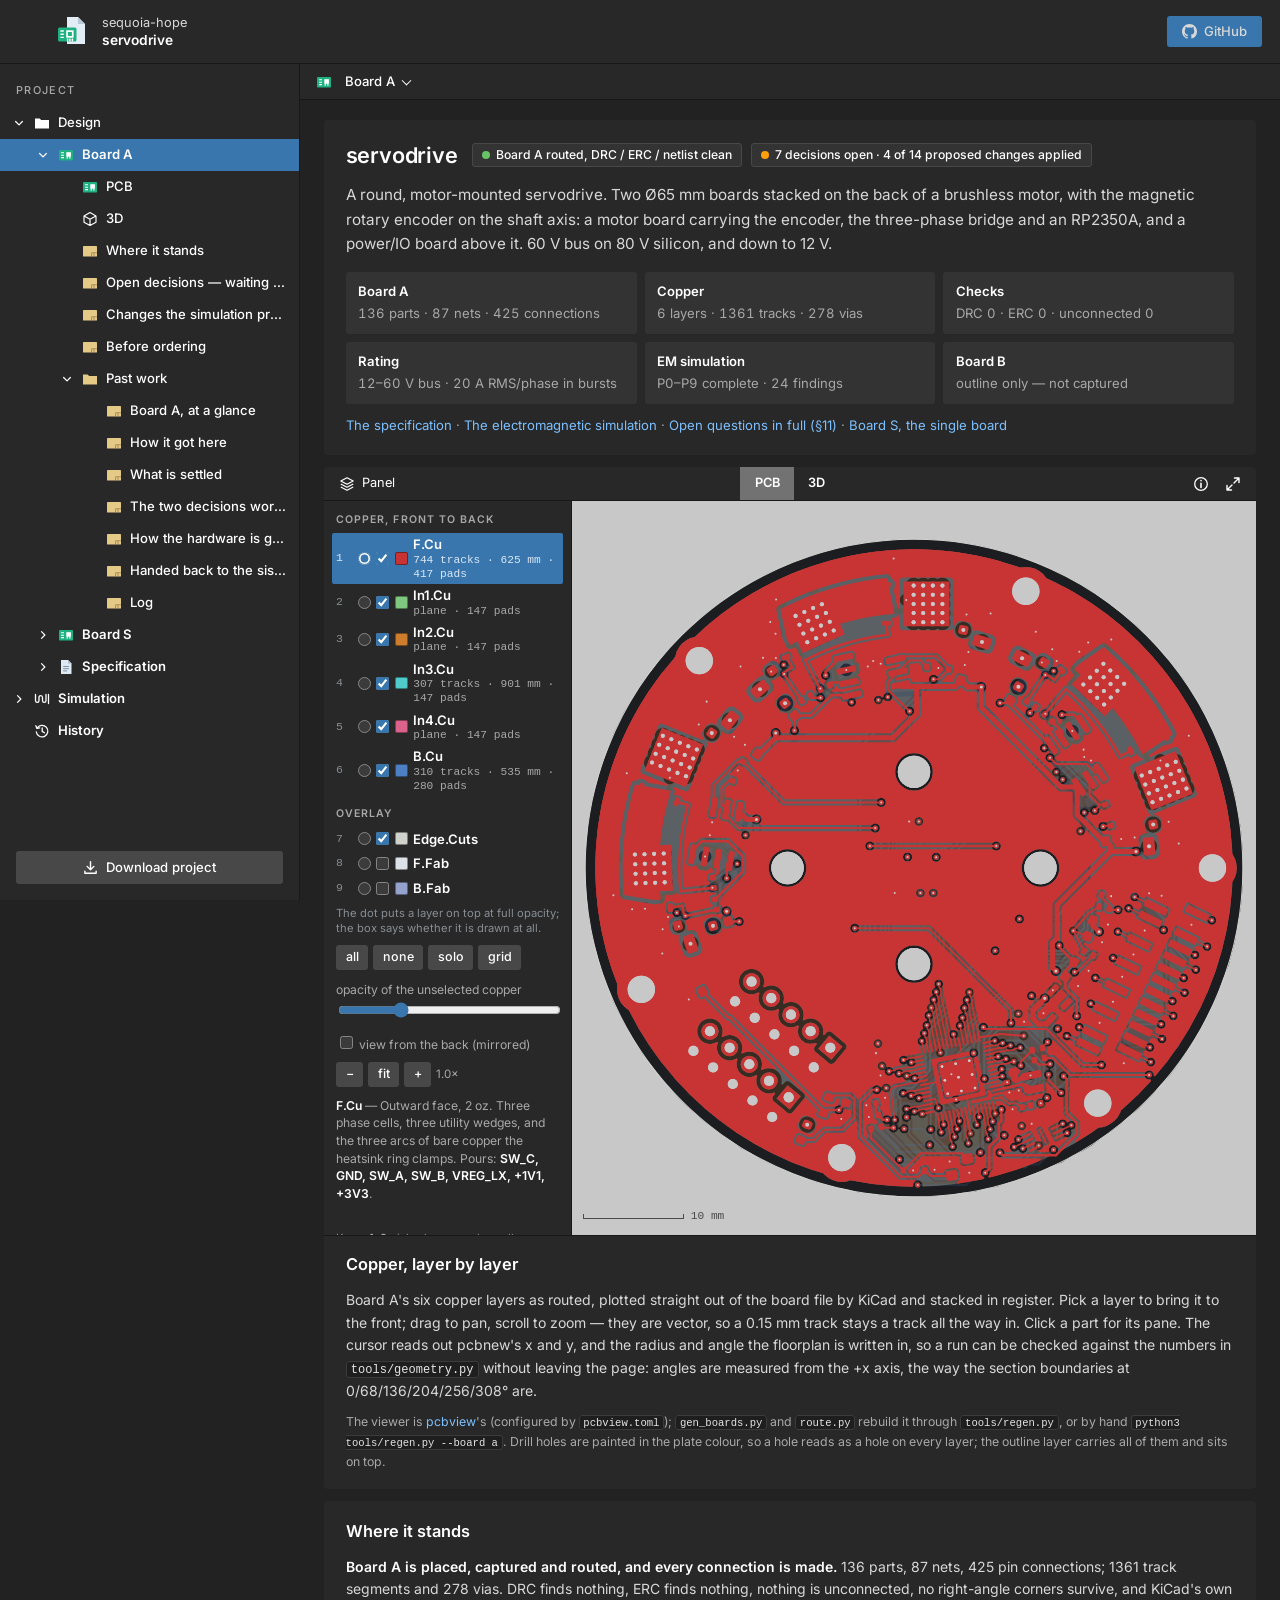
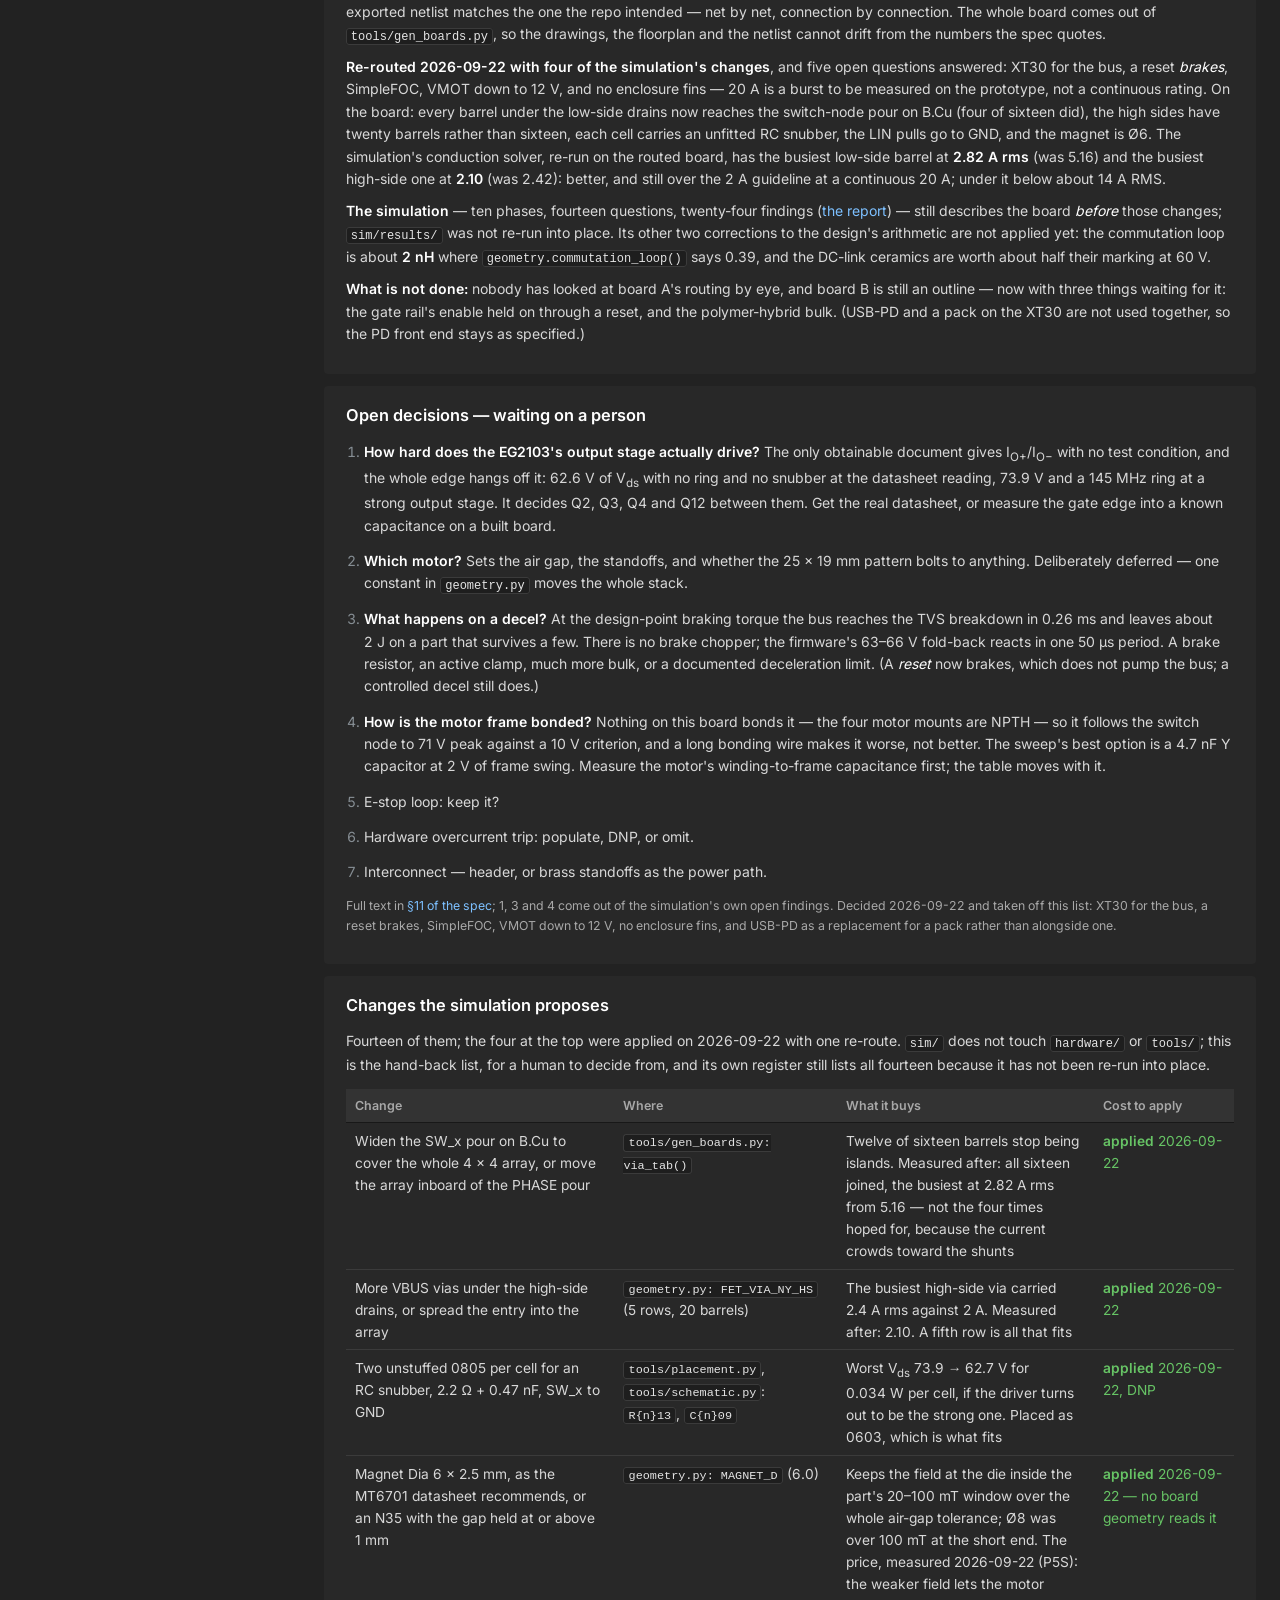
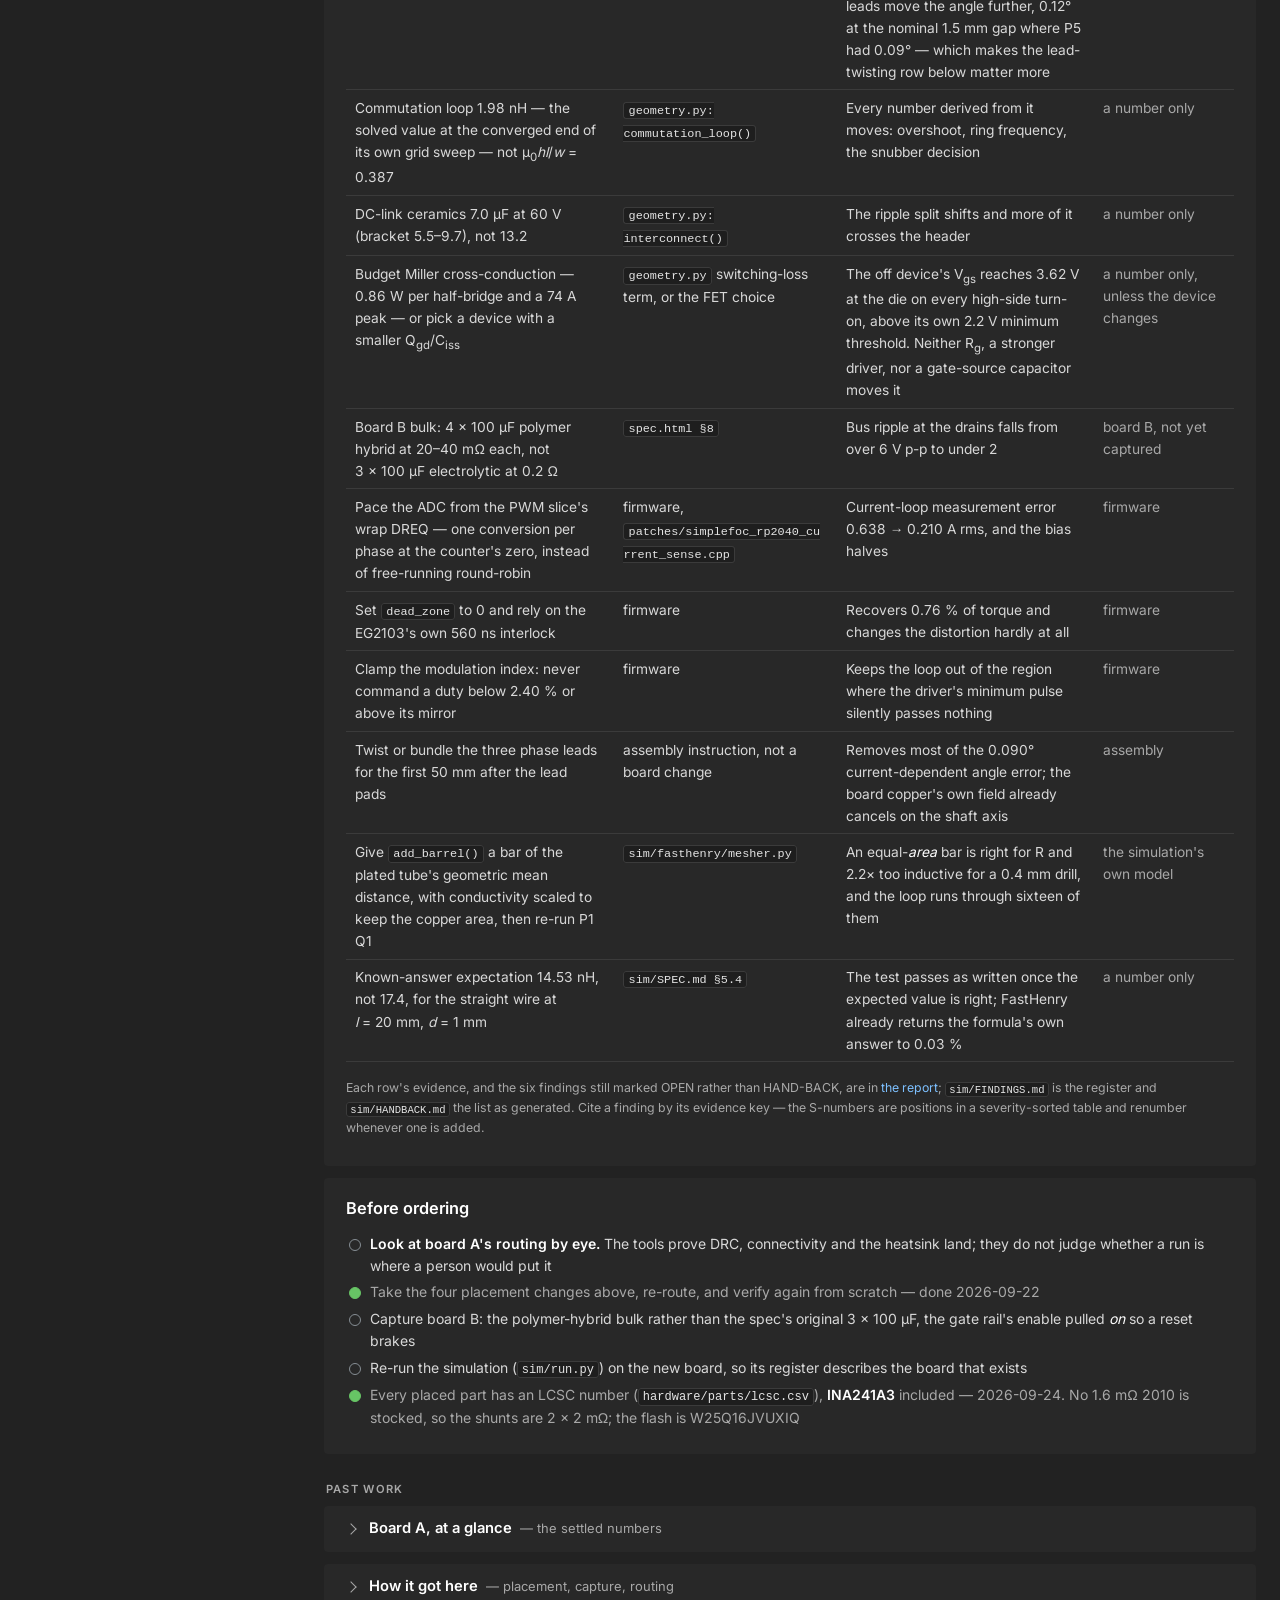
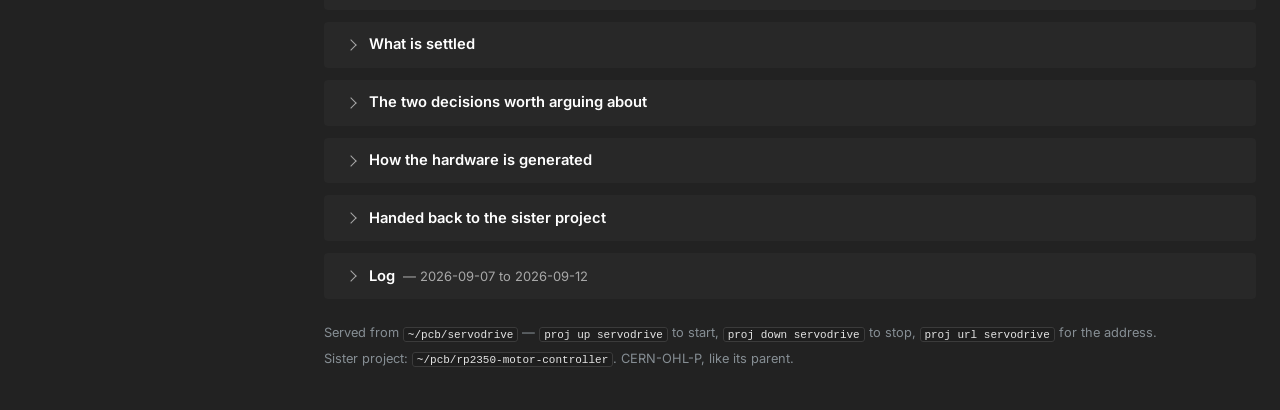
==== commit 581ef221: "Board pages: link the viewer's notes to pcbview on GitHub pcbview is public now (github.com/sequoia-" ====
--- a/index.html
+++ b/index.html
@@ -153,7 +153,7 @@
     written in, so a run can be checked against the numbers in <code>tools/geometry.py</code>
     without leaving the page: angles are measured from the +x axis, the way the section
     boundaries at 0/68/136/204/256/308&deg; are.</p>
-    <p class="sub">The viewer is pcbview's (<code>~/Software/pcbview</code>, configured by
+    <p class="sub">The viewer is <a href="https://github.com/sequoia-hope/pcbview">pcbview</a>'s (configured by
     <code>pcbview.toml</code>); <code>gen_boards.py</code> and <code>route.py</code> rebuild it
     through <code>tools/regen.py</code>, or by hand <code>python3 tools/regen.py --board a</code>.
     Drill holes are painted in the plate colour, so a hole reads as a hole on every layer; the
